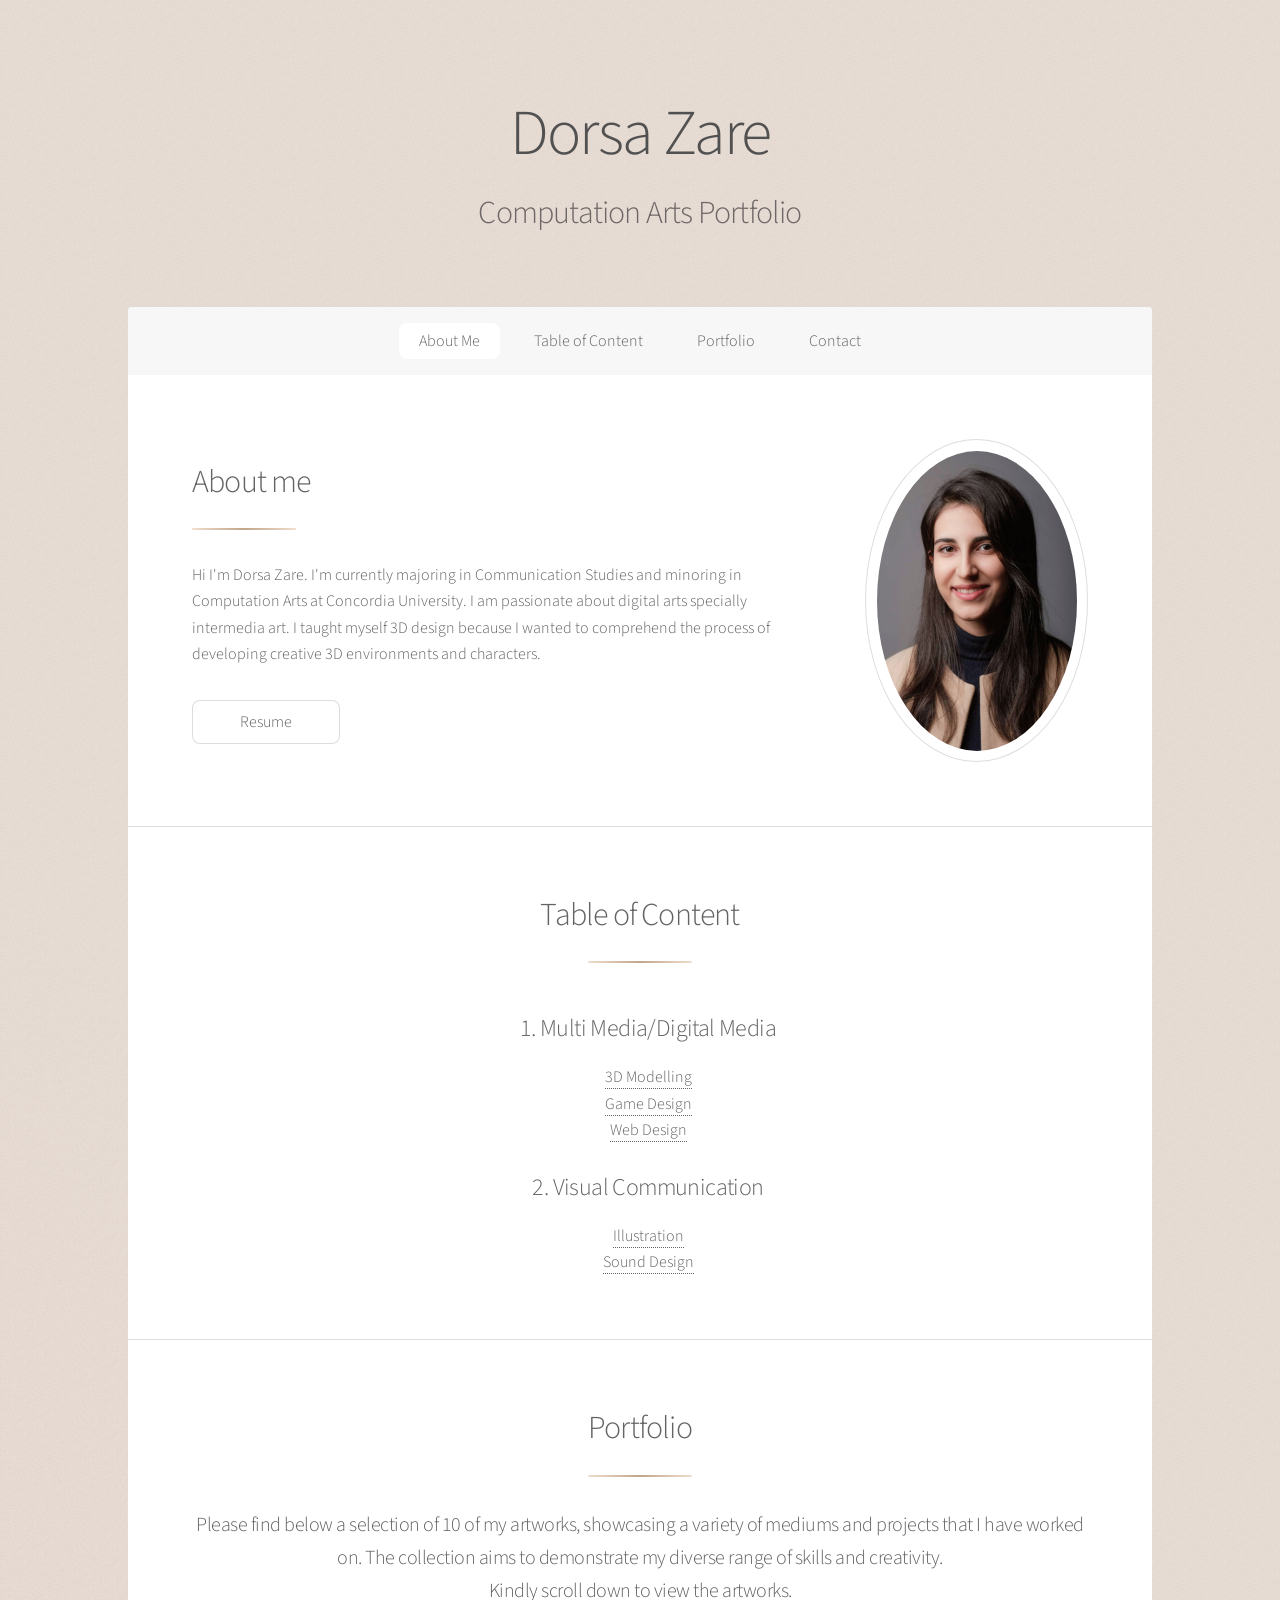
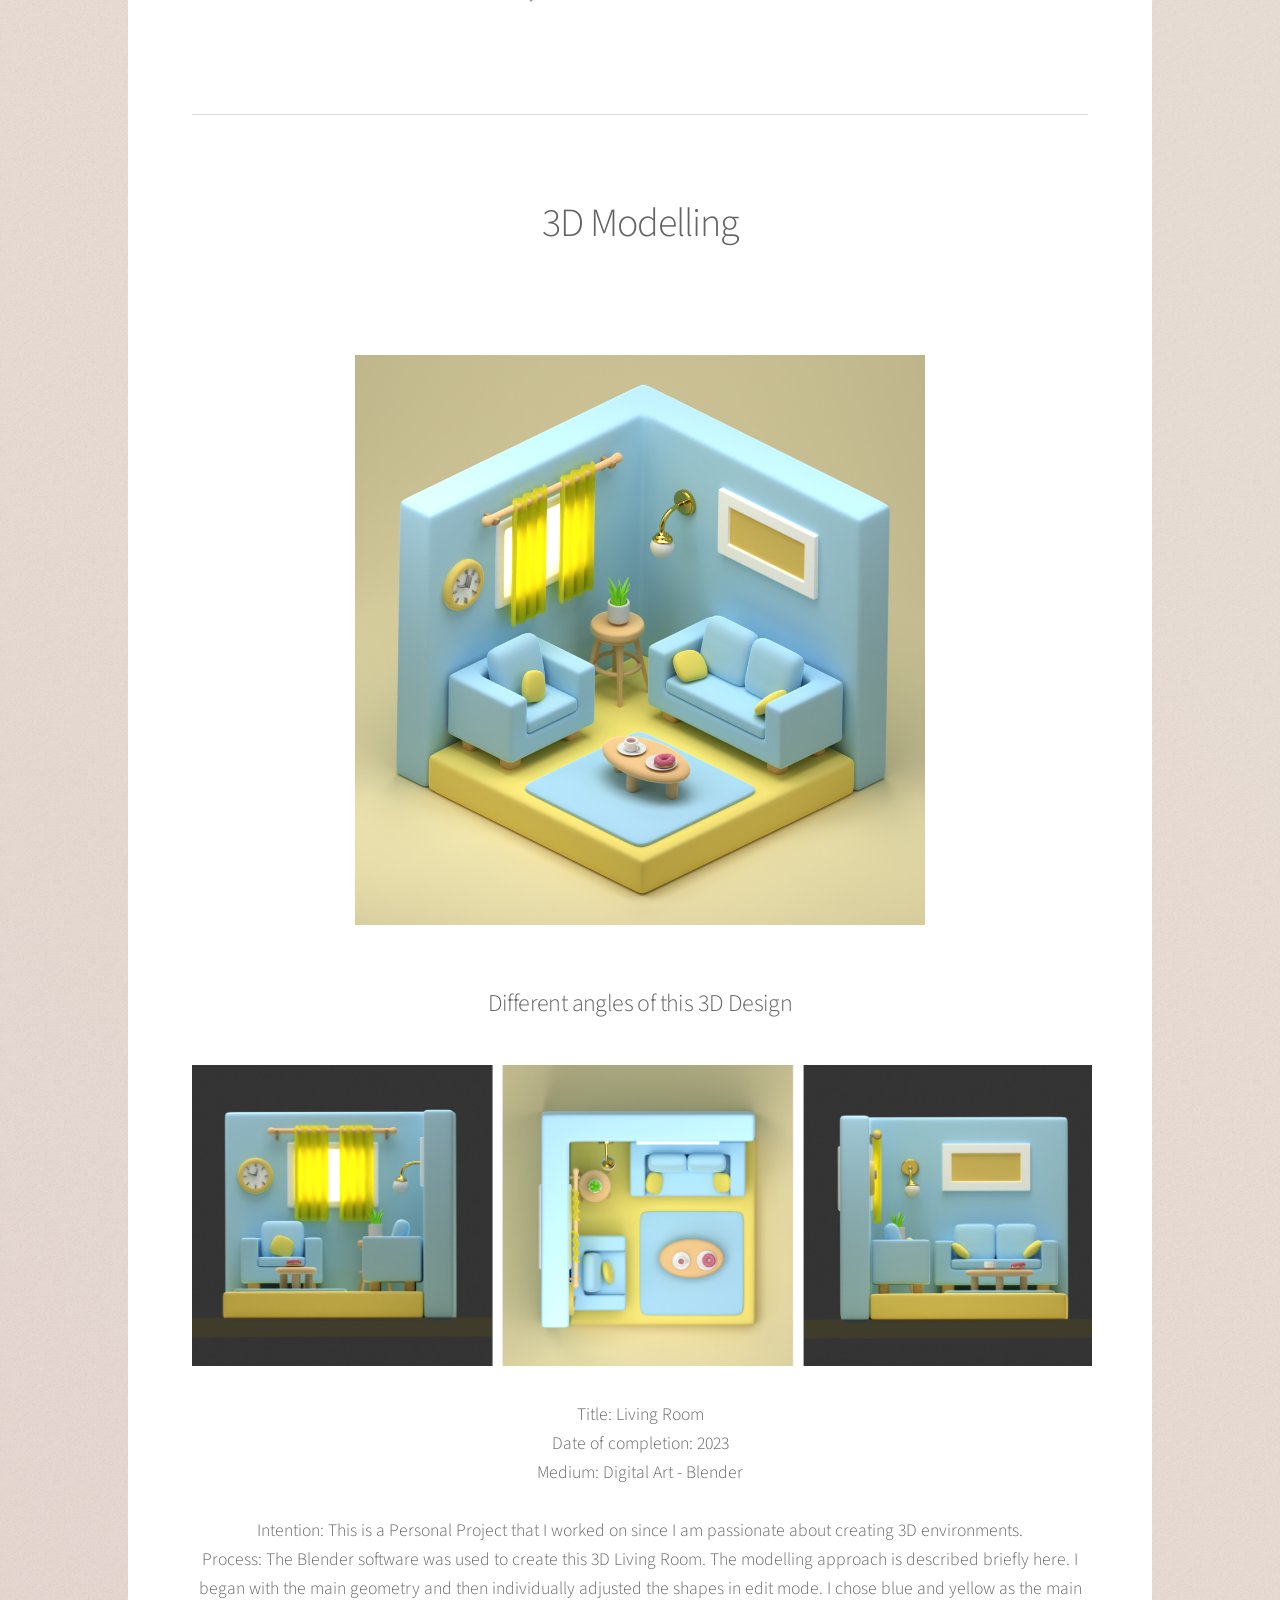
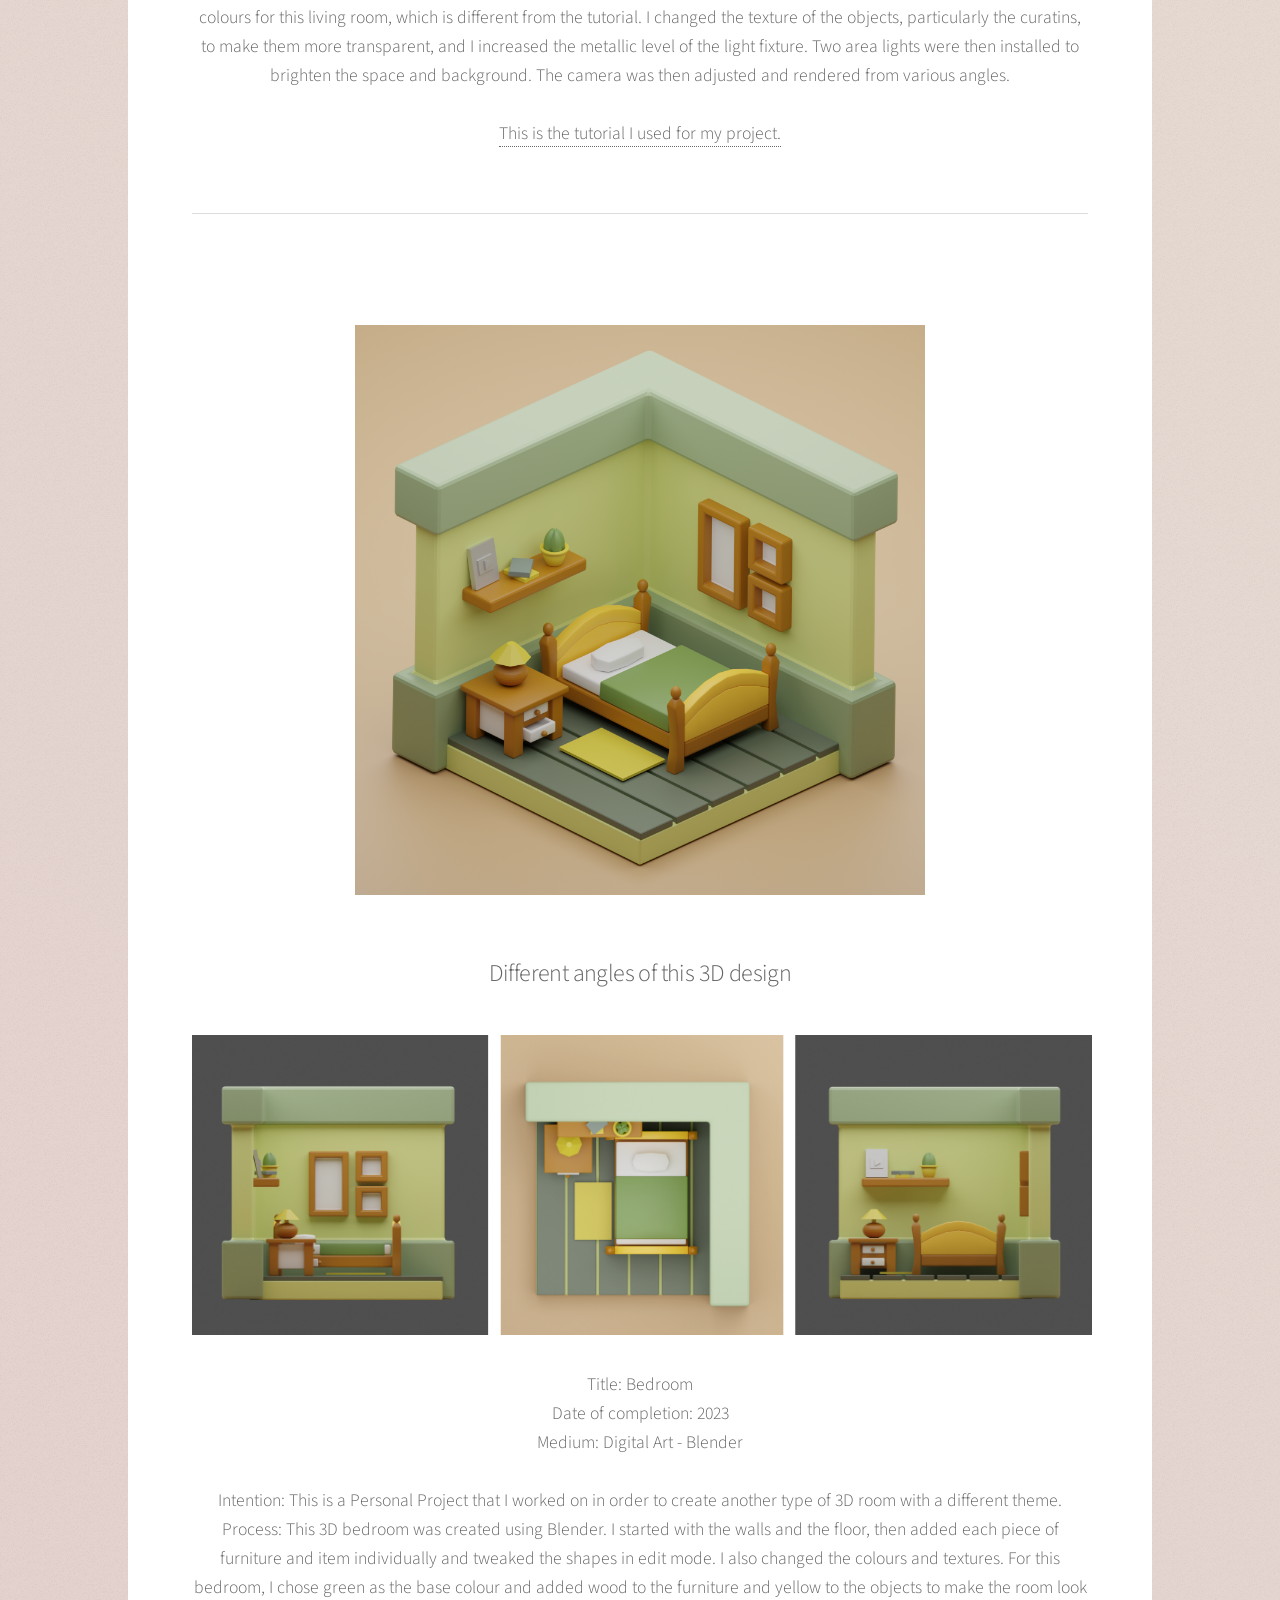
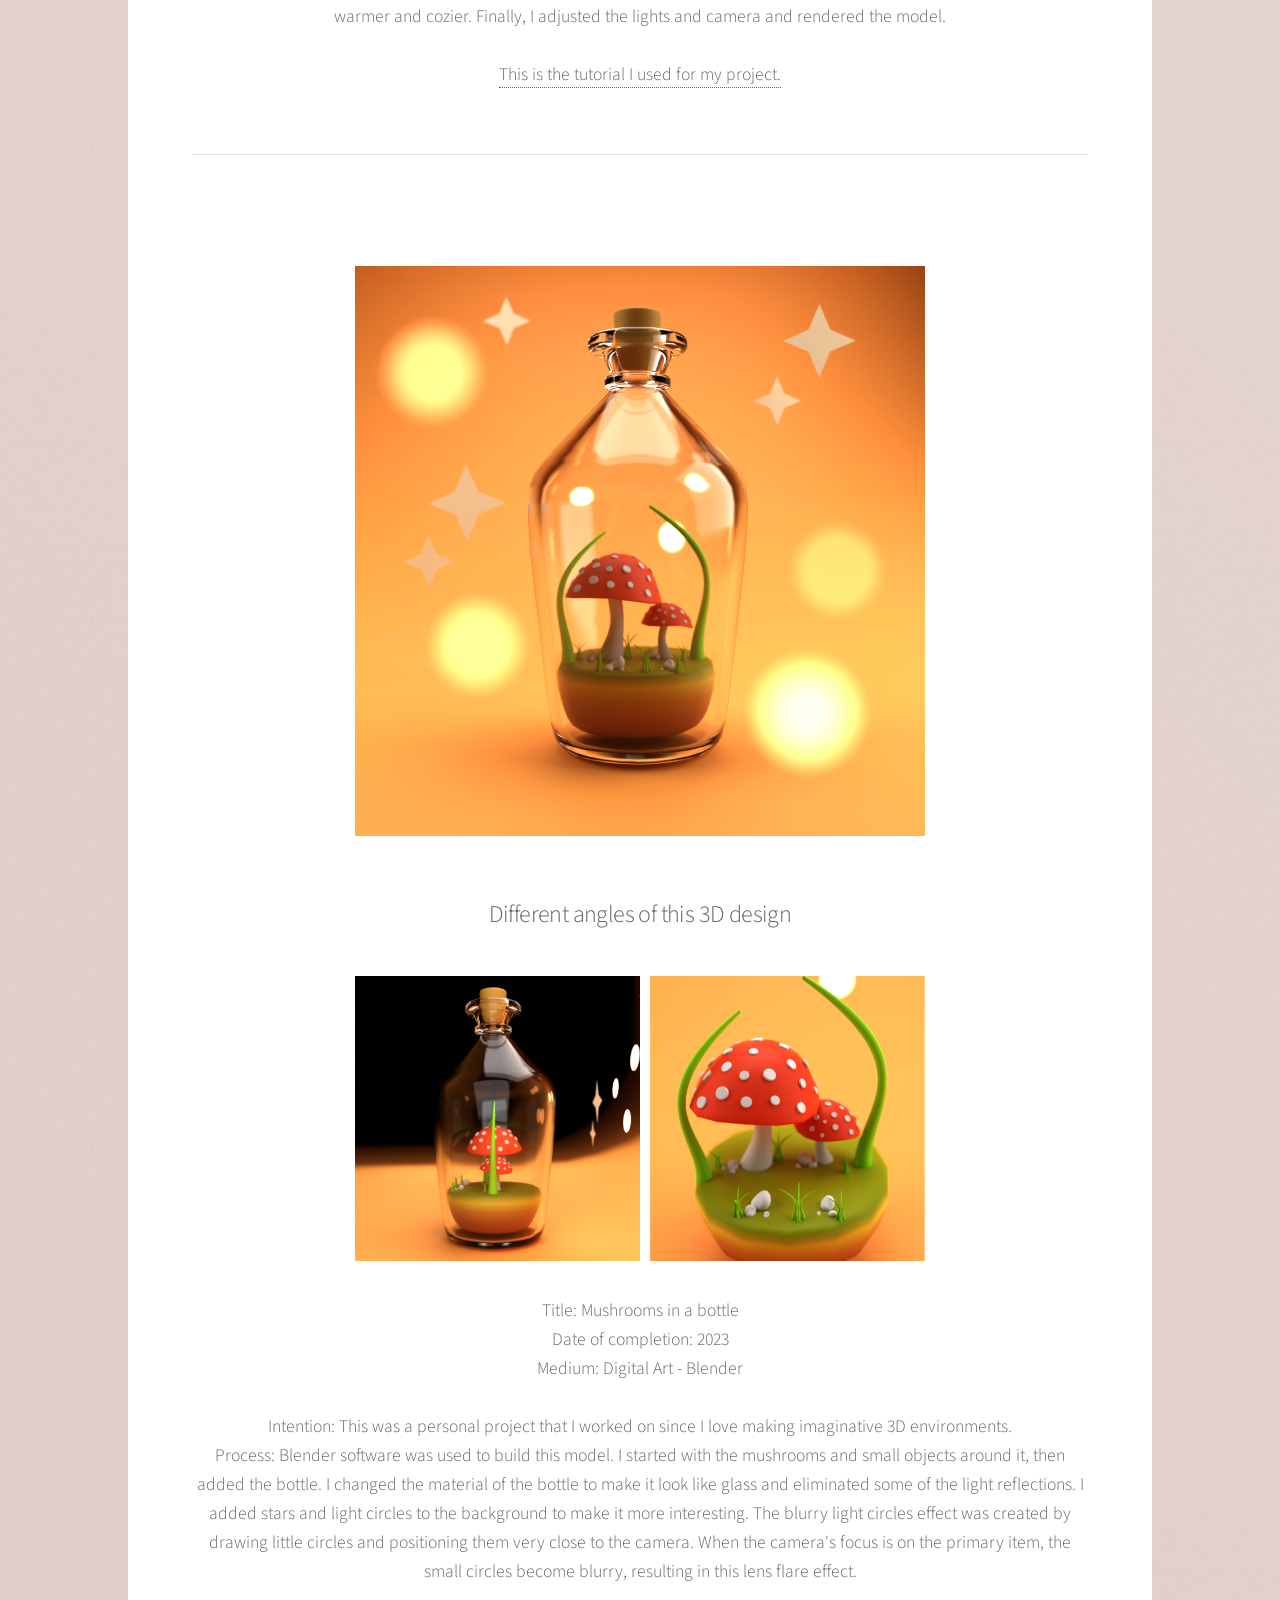
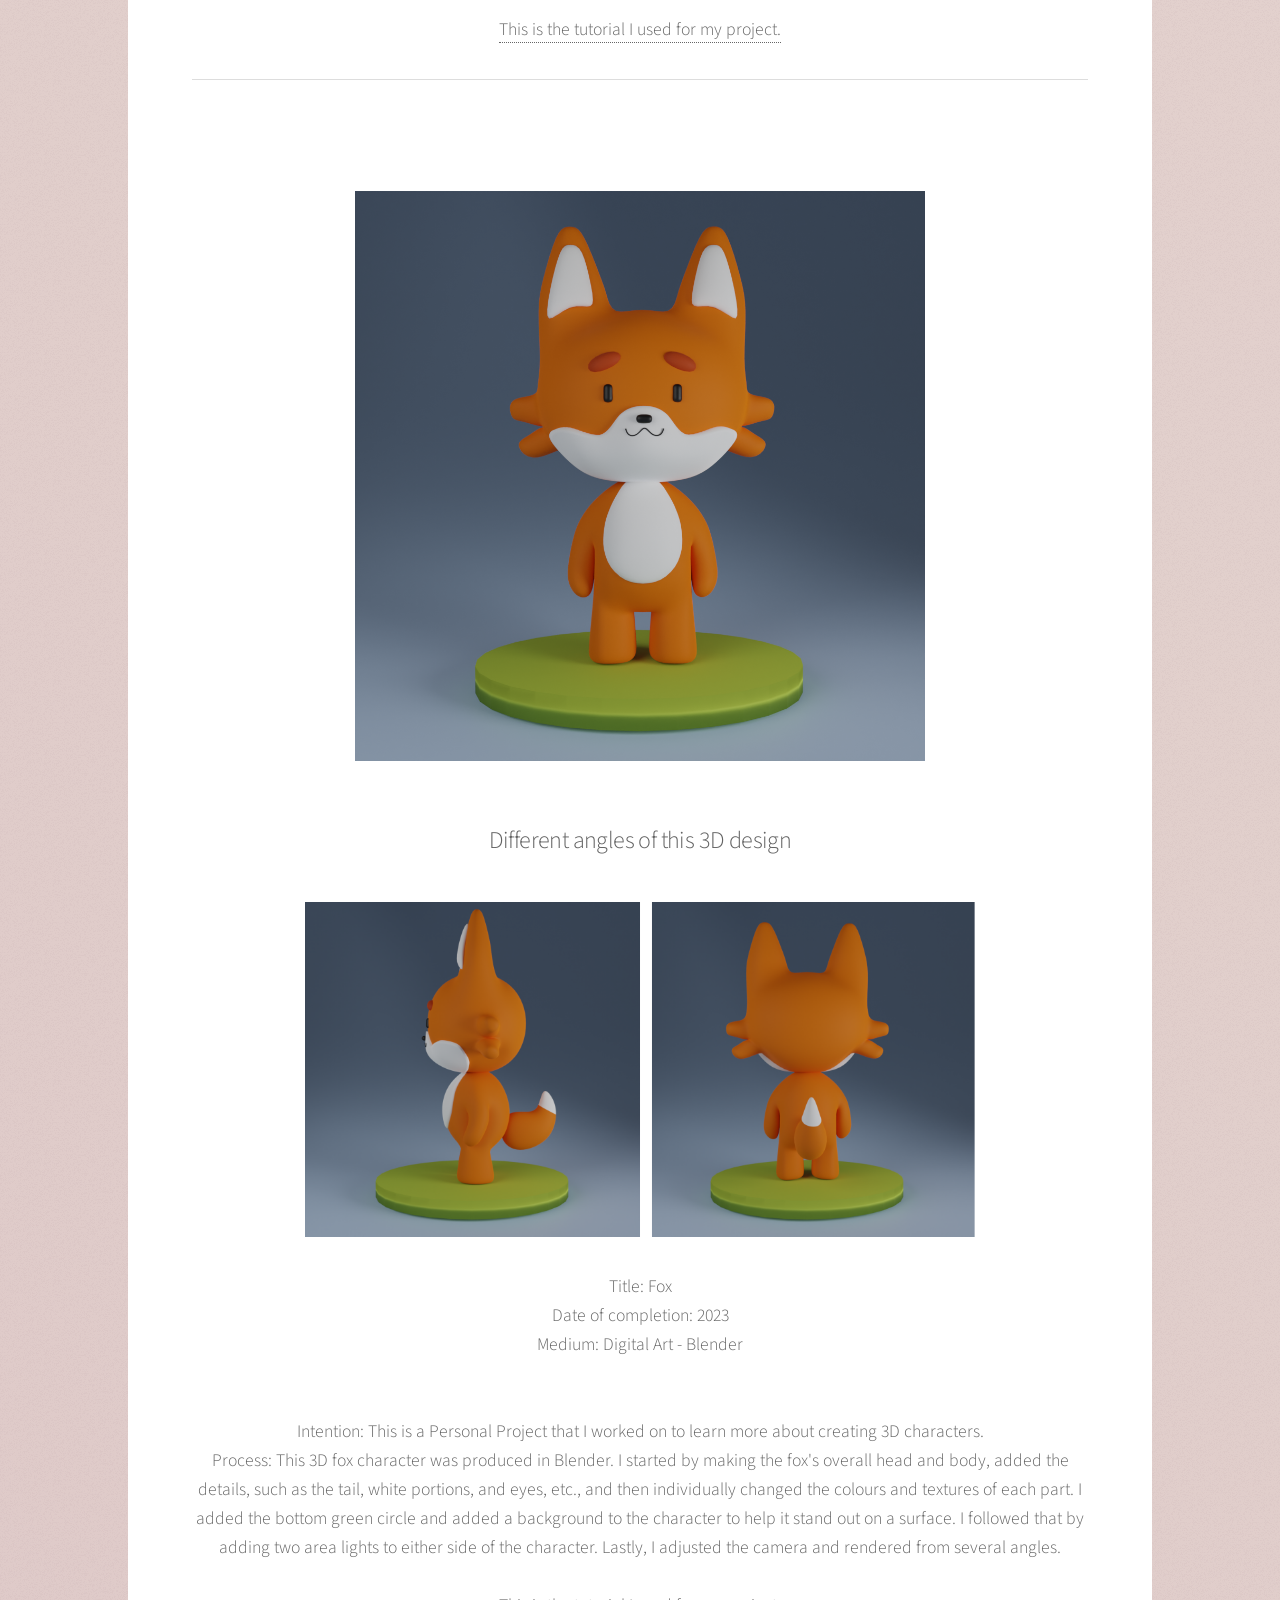
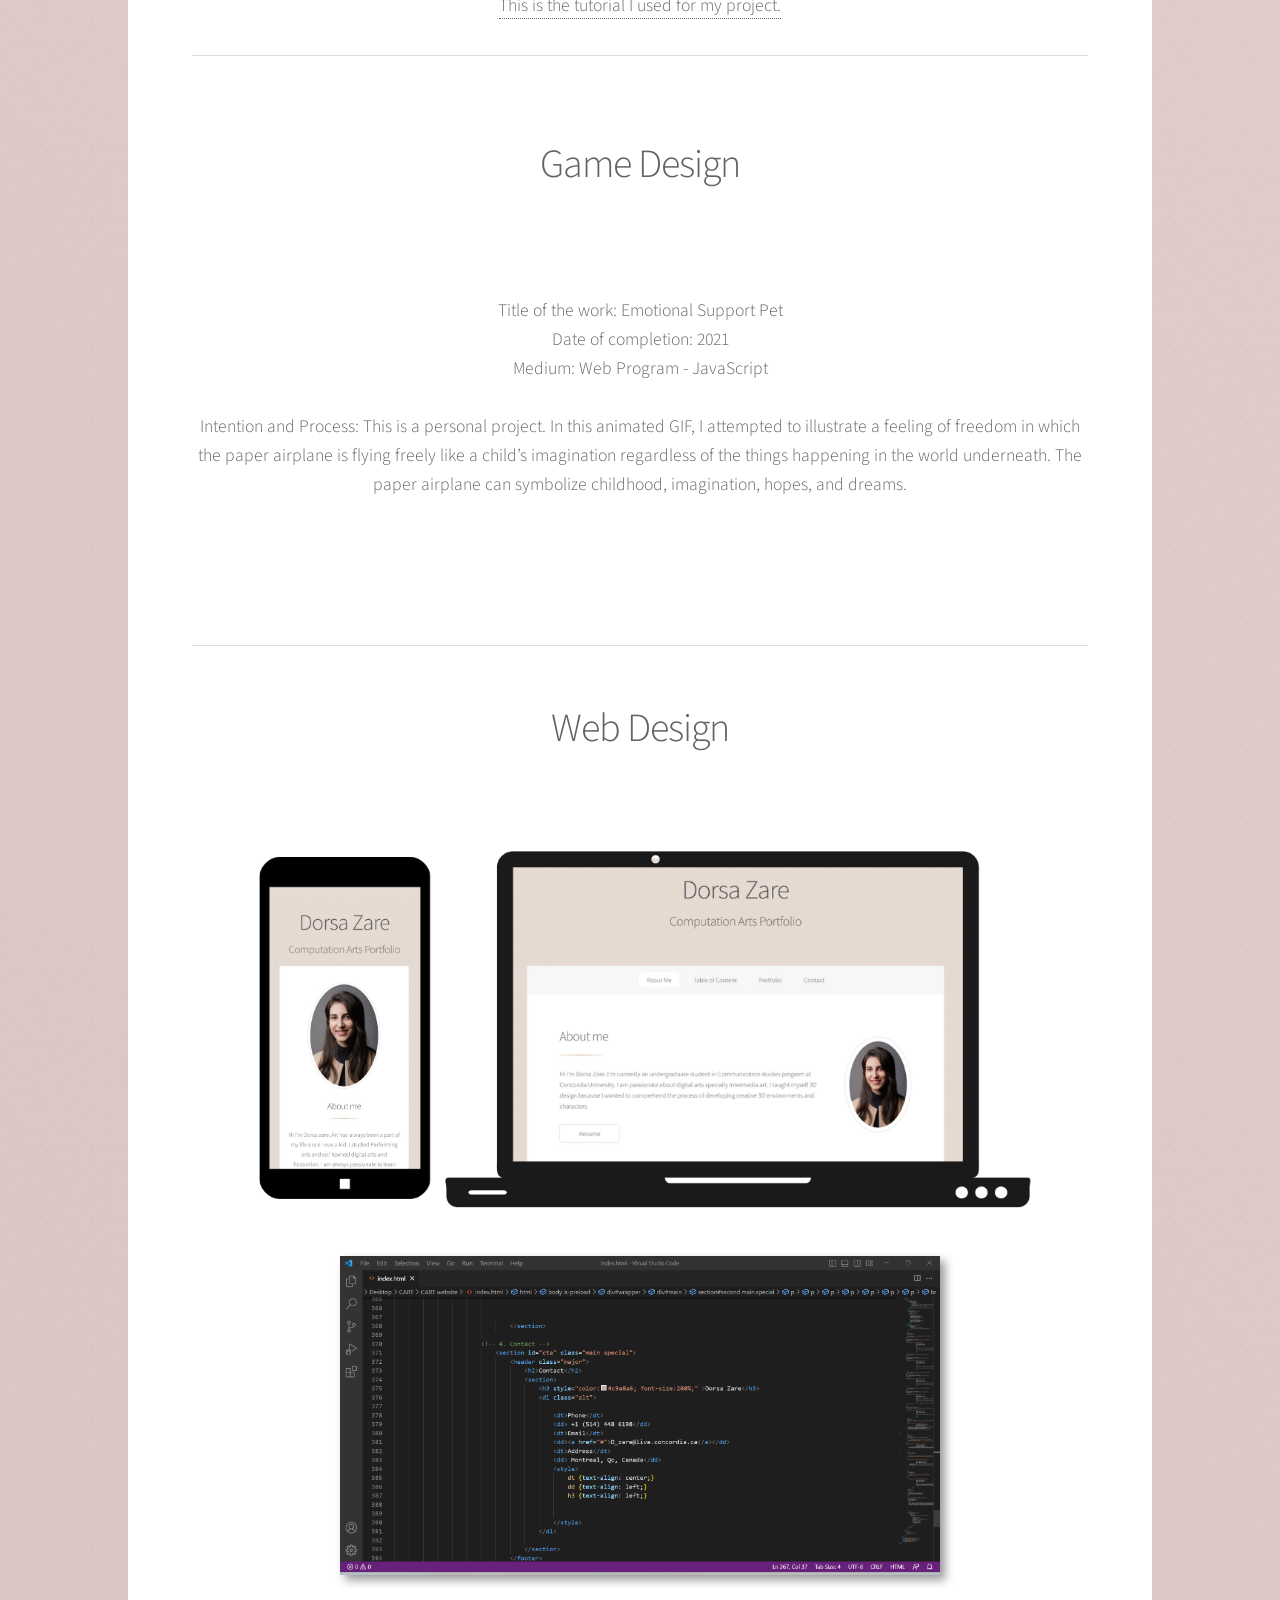
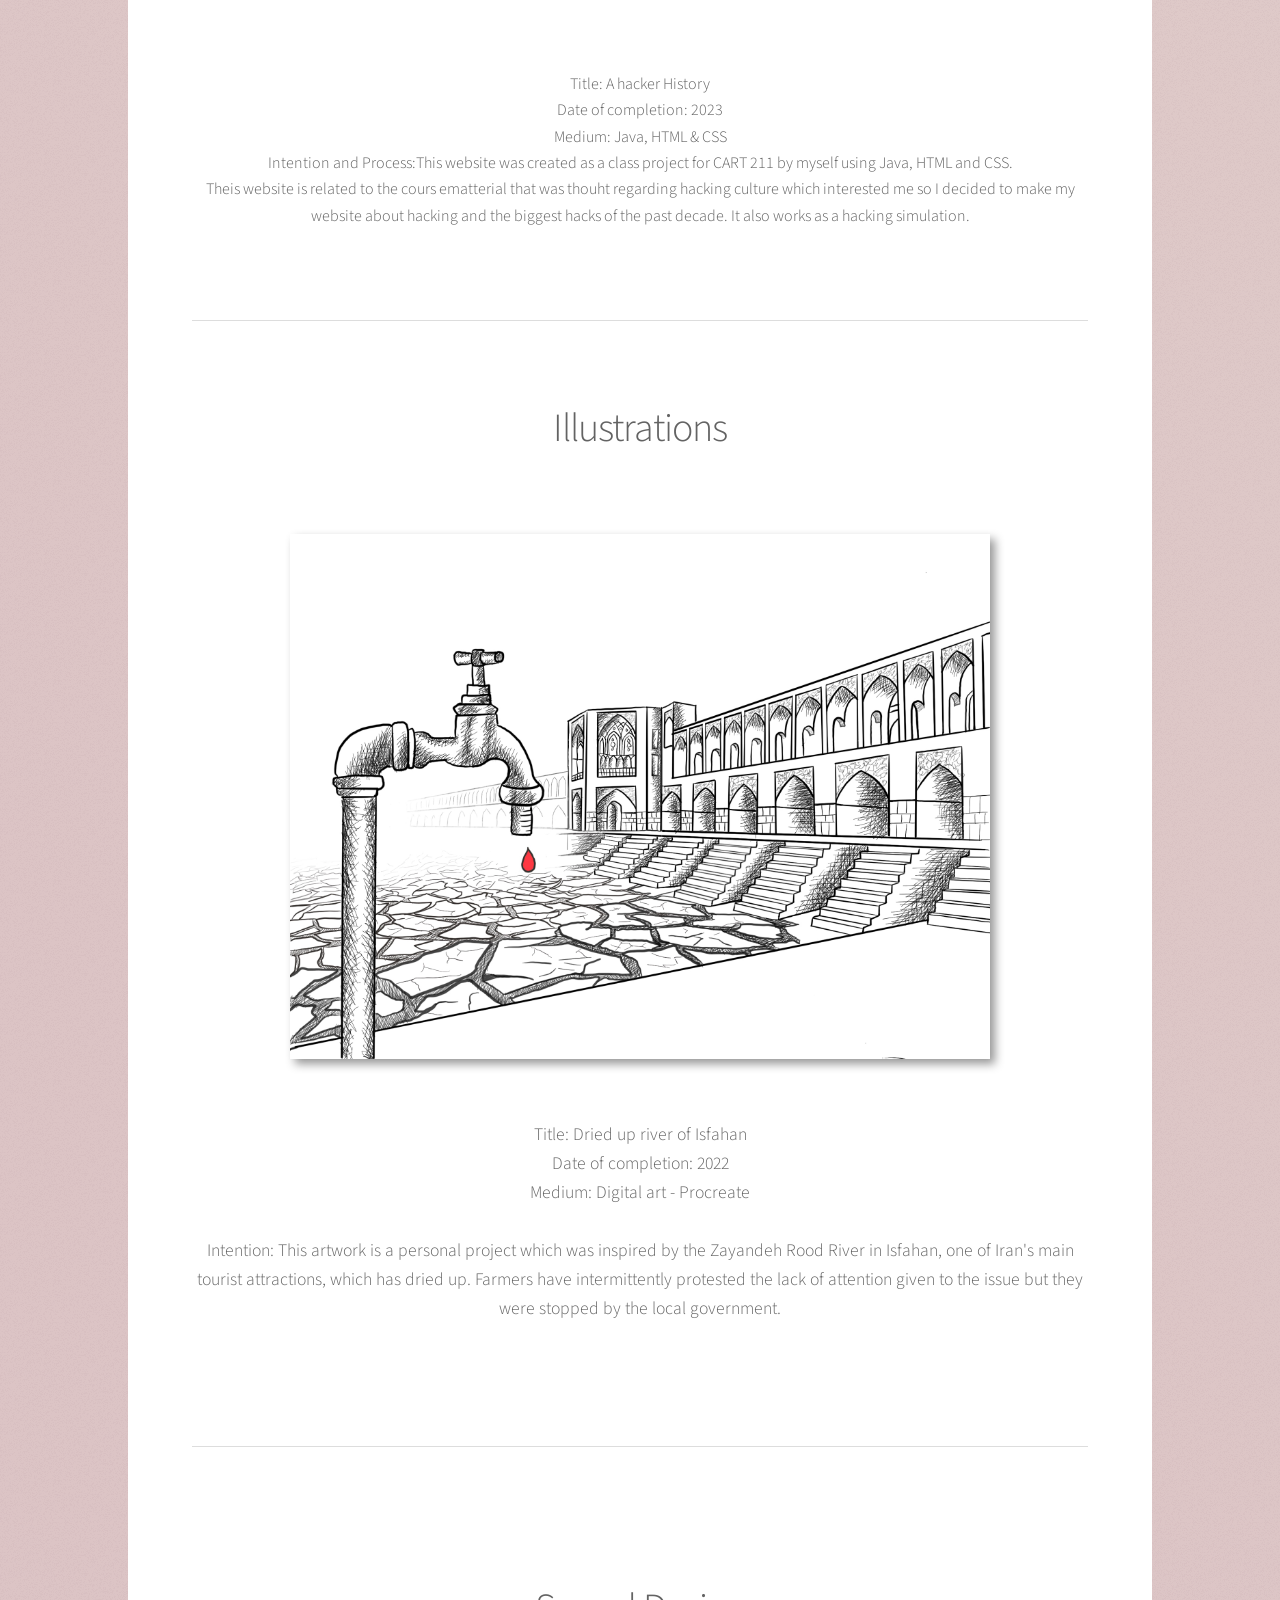
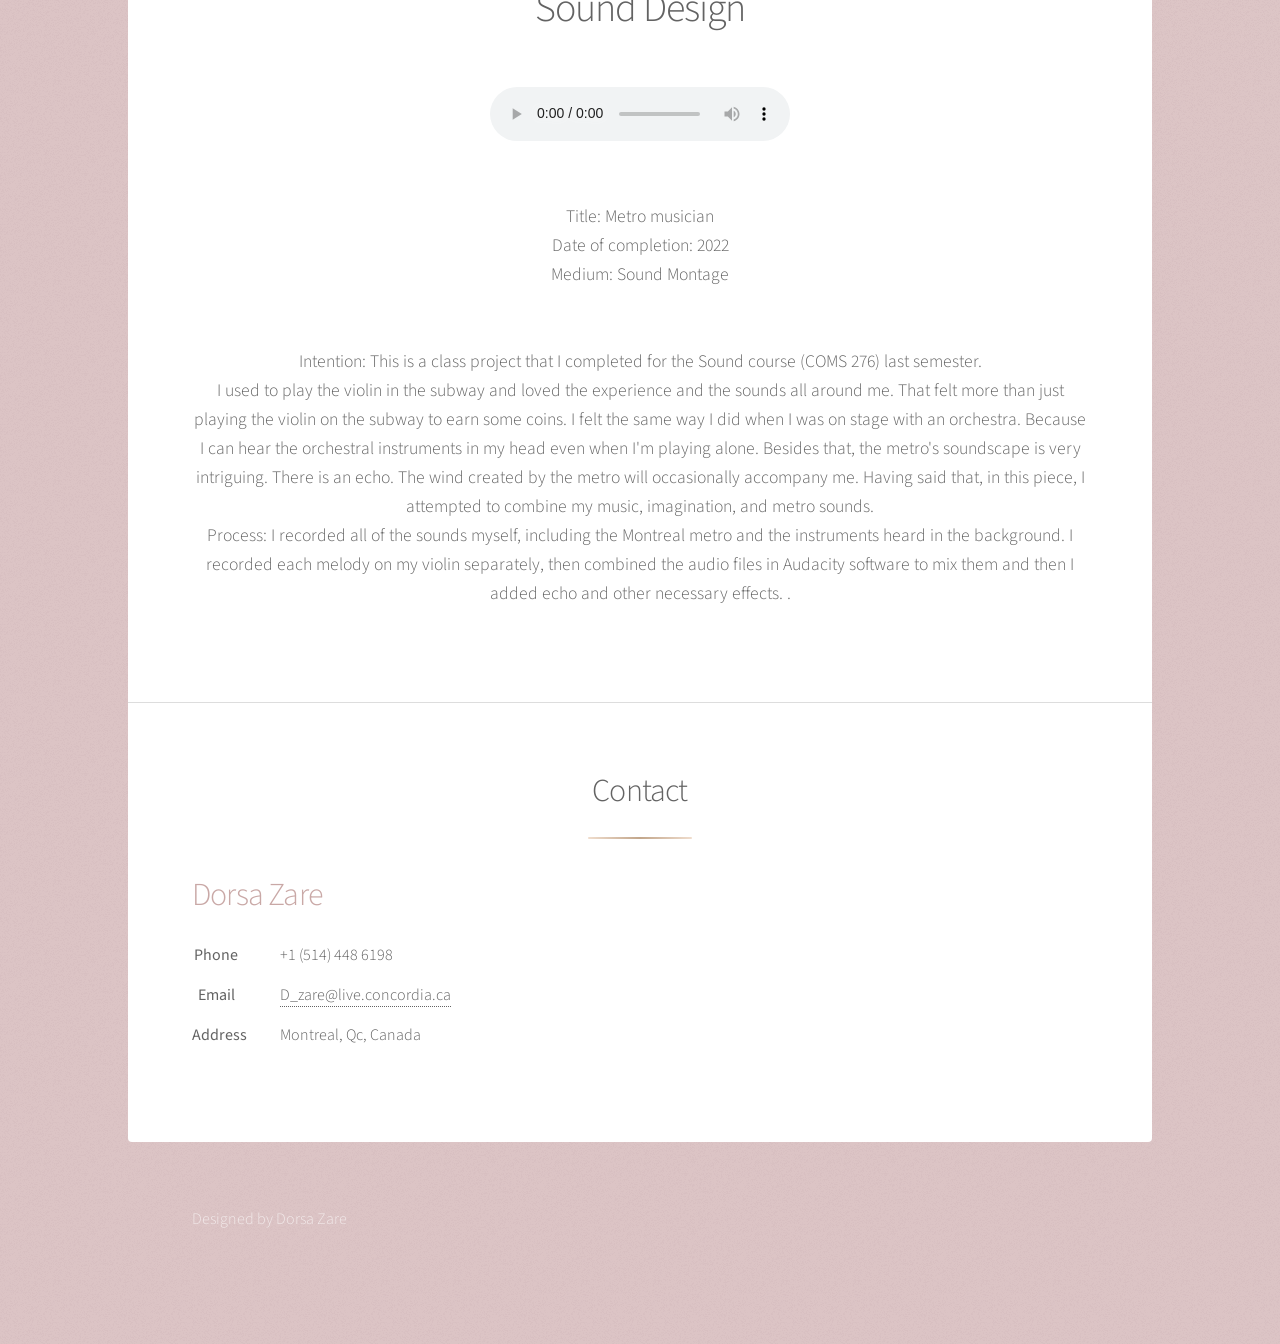
==== index.html @ 30a07a17 "portfolio" ====
<!DOCTYPE HTML>
<html>
	<head>
		<title>DORSA ZARE</title>
		<meta charset="utf-8" />
		<meta name="viewport" content="width=device-width, initial-scale=1, user-scalable=no" />
		<link rel="stylesheet" href="assets/css/main.css" />
		<noscript><link rel="stylesheet" href="assets/css/noscript.css" /></noscript>
	</head>
	<body>
		<!-- Wrapper -->
			<div id="wrapper">
				<!-- Header -->
					<header id="header" class="alt">
						<h1 style="color:#525151; font-size:400%;" >Dorsa  Zare</h1> 
						<h2 style="color:rgb(110, 103, 103); font-size:200%;">Computation Arts Portfolio</h2>
					</header>

				<!-- Nav -->
					<nav id="nav">
						<ul>
							<li><a href="#intro" class="active">About Me</a></li>
							<li><a href="#first">Table of Content</a></li>
							<li><a href="#second">Portfolio</a></li>
							<li><a href="#cta">Contact</a></li>
						</ul>
					</nav>

				<!-- Main -->
					<div id="main">

						<!-- 1. About Me -->
							<section id="intro" class="main">
								<div class="spotlight">
									<div class="content">
										<header class="major">
											<h2>About me </h2>
										</header>
										<p>Hi I'm Dorsa Zare. I'm currently majoring in Communication Studies and minoring in Computation Arts at Concordia University. I am passionate about digital arts specially intermedia art.
										I taught myself 3D design because I wanted to comprehend the process of developing creative 3D environments and characters.  </p>
										<ul class="actions">
											<li><a href="Resume.html" class="button">Resume</a></li>
										</ul>
									</div>
									<span class="image"><img src="images/pic0.jpg" alt="" style="width: 200px;" /></span>
								</div>
							</section>

						<!-- 2. Table of Content -->
							<section id="first" class="main special">
								<header class="major">

									<h2>Table of Content</h2>
								</header>
								<div id="toc_container">
								
									<ul class="toc_list">
									<h2> 1. Multi Media/Digital Media</h2>
									<a href="#3DModelling">3D Modelling</a> <br />
									<a href="#Game_Design">Game Design</a> <br />
									<a href="#Web_Design">Web Design</a> <br />
									
									<br>
									<h2> 2. Visual Communication</h2>
									<a href="#my_illustration">Illustration</a> <br />
									<a href="#Sound">Sound Design</a> <br />
									</ul>
									</div>
							</section>

						<!-- 3. Portfolio -->
							<section id="second" class="main special">
								<header class="major">
									<h2>Portfolio</h2>
									<p> Please find below a selection of 10 of my artworks, showcasing a variety of mediums and projects that I have worked on. The collection aims to demonstrate my diverse range of skills and creativity. <br> Kindly scroll down to view the artworks.
										
								</header>
								
							<br>
							<hr>
							<br>
							<br>
							<h1>3D Modelling</h1>
							<a id="3DModelling"></a>
							<br>
							<br>
							<br><input type="image" src="images/Livingroom3d.png" alt="LivingRoom3D" width="570px " 
							style="float:center;">	
						<br>
						<br>
						<br>
						<h2> Different angles of this 3D Design</h2>
						<br><input type="image" src="images/Livingroom2.png" alt="Web" width="900px " 
						style="float:center;">	              
							 <br>
							 <br>
						<p style="text-align:center; color:#666666; font-size:110%;" >
						
                                                         Title: Living Room  <br>
                                                         Date of completion: 2023 <br>
                                                         Medium: Digital Art - Blender
														 
														 <br>
														 <br>
														
														 Intention: This is a Personal Project that I worked on since I am passionate about creating 3D environments.
														 <br> Process: 
														 The Blender software was used to create this 3D Living Room. The modelling approach is described briefly here. I began with the main geometry and then individually adjusted the shapes in edit mode. I chose blue and yellow as the main colours for this living room, which is different from the tutorial. I changed the texture of the objects, particularly the curatins, to make them more transparent, and I increased the metallic level of the light fixture. Two area lights were then installed to brighten the space and background. The camera was then adjusted and rendered from various angles.
														 
														 <br><br> <a href="https://youtu.be/dEGJeVnWZAA">This is the tutorial I used for my project.</a>

														 <br>
														 <br>
							<hr>
							<br>
							<br>
							<br><input type="image" src="images/Bedroom.png" alt="Web" width="570px " 
							style="float:center;">	
						<br>
						<br>
						<br>
						<h2> Different angles of this 3D design</h2>
						<br><input type="image" src="images/bedroom1.png" alt="Web" width="900px " 
						style="float:center;">	              
							 <br>
							 <br>
							 <p style="text-align:center; color:#666666; font-size:110%;" >
							 
															  Title: Bedroom  <br>
															  Date of completion: 2023 <br>
															  Medium: Digital Art - Blender
															  
															  <br>
															  <br>
															 
															  Intention: This is a Personal Project that I worked on in order to create another type of 3D room with a different theme.
															  <br> Process: 
															  This 3D bedroom was created using Blender. I started with the walls and the floor, then added each piece of furniture and item individually and tweaked the shapes in edit mode. I also changed the colours and textures. For this bedroom, I chose green as the base colour and added wood to the furniture and yellow to the objects to make the room look warmer and cozier. Finally, I adjusted the lights and camera and rendered the model. <br>
															  <br> <a href="https://www.youtube.com/watch?v=yCHT23A6aJA">This is the tutorial I used for my project.</a>
	 
															  <br>
														 <br>
							<hr>
							<br>
							<br>
							<br><input type="image" src="images/Mushroom.png" alt="Web" width="570px " 
							style="float:center;">	
						<br>
						<br>
						<br><h2> Different angles of this 3D design</h2>
						<br><input type="image" src="images/Mushroom2.png" alt="Web" width="570px " 
						style="float:center;">	              
							 <br>
					
							 <br>
						<p style="text-align:center; color:#666666; font-size:110%;" >
						
                                                         Title: Mushrooms in a bottle  <br>
                                                         Date of completion: 2023 <br>
                                                         Medium: Digital Art - Blender <br>
														 <br>
														
														 Intention: This was a personal project that I worked on since I love making imaginative 3D environments.
														 <br> Process: 
														 Blender software was used to build this model. I started with the mushrooms and small objects around it, then added the bottle. I changed the material of the bottle to make it look like glass and eliminated some of the light reflections. I added stars and light circles to the background to make it more interesting. The blurry light circles effect was created by drawing little circles and positioning them very close to the camera. When the camera's focus is on the primary item, the small circles become blurry, resulting in this lens flare effect.		 <br>
														 <br> <a href="https://youtu.be/kbiMXiUz9cc">This is the tutorial I used for my project.</a>
														 <br>
							<hr>
							<br>
							<br>
							<br><input type="image" src="images/Fox front.png" alt="Web" width="570px " 
							style="float:center;">	
						<br>
						<br>
						<br>
						<h2> Different angles of this 3D design</h2>
						<br><input type="image" src="images/Fox2.png" alt="Web" width="670px " 
						style="float:center;">	              
							 <br>
							 <br>
						<p style="text-align:center; color:#666666; font-size:110%;" >
						
                                                         Title: Fox  <br>
                                                         Date of completion: 2023 <br>
                                                         Medium: Digital Art - Blender <br>
														<br>
														<br>
														 Intention: This is a Personal Project that I worked on to learn more about creating 3D characters. 
														 <br> Process: 
														 This 3D fox character was produced in Blender. I started by making the fox's overall head and body, added the details, such as the tail, white portions, and eyes, etc., and then individually changed the colours and textures of each part. I added the bottom green circle and added a background to the character to help it stand out on a surface. I followed that by adding two area lights to either side of the character. Lastly, I adjusted the camera and rendered from several angles. <br>
														
														 <br> <a href="https://youtu.be/aMRRNC1J6tU">This is the tutorial I used for my project.</a>

														 <br>
														 <hr>
						<br>
						<br>
						
							<a id="Game_Design"></a>
							<h1>Game Design</h1>
							<br>
							<br>
							<br>
							<p style="text-align:center; color:#666666; font-size:110%;" >
						
                                                         Title of the work: Emotional Support Pet  <br>
                                                         Date of completion: 2021 <br>
                                                         Medium: Web Program - JavaScript  <br>
								<br />
								Intention and Process: This is a personal project. In this animated GIF, I attempted to illustrate a feeling of freedom in which 
								the paper airplane is flying freely like a child’s imagination
							regardless of the things happening in the world underneath. 
							The paper airplane can symbolize childhood, imagination, hopes, and dreams.



								<br>

	</p>
	<br>
							<br>
							<br><hr>
							<br>
							<h1>Web Design</h1>
							<a id="Web_Design"></a>
							<br>
							<br><input type="image" src="images/web.png" alt="Web" width="800px " 
							style="float:center;
							">	
							<br>
							<br>
				                        <input type="image" src="images/html.png" alt="html" width="600px "
							       style="float:center;-webkit-filter: 
							drop-shadow(5px 5px 5px rgb(107, 104, 104)); filter: drop-shadow(5px 5px 5px rgb(151, 151, 151));">	
				                      
						<br>
						<br>
						<br>
						<p style="text-align:center; color:#666666; font-size:110%;" >
						
                                                       <p>  Title: A hacker History <br>
                                                         Date of completion: 2023 <br>
                                                         Medium: Java, HTML & CSS <br>
							 Intention and Process:This website was created as a class project for CART 211 by myself using Java, HTML and CSS.
								<br> Theis website is related to the cours ematterial that was thouht regarding hacking culture which interested me so I decided to make my website about hacking and the biggest hacks of the past decade. It also works as a hacking simulation.</p>
							
					
</p>
								<br />
<hr>
<br>
							<br>
							<a id="my_illustration"></a>
								<h1>Illustrations</h1>
								
								<br>
								<br>
								<input type="image" src="images/Isfahan.jpg" alt="Illustration" width="700px" 
								style="float:center;-webkit-filter: drop-shadow(5px 5px 5px rgb(107, 104, 104)); filter: drop-shadow(5px 5px 5px rgb(151, 151, 151));">
						
							<br>
							<br>
							<br>
								<p  style="text-align:center; color:#666666; font-size:110%;">
									
							
                                                         Title: Dried up river of Isfahan <br>
                                                         Date of completion: 2022 <br>
                                                         Medium: Digital art - Procreate <br>
									<br>
									Intention: This artwork is a personal project which was inspired by the Zayandeh Rood River in Isfahan, one of Iran's main tourist attractions,
									which has dried up. 
									 Farmers have intermittently protested the lack of attention given to the issue but they were stopped by the local government. 
								<br>

										  <br /></p>
							
								<br>
							
					
							<hr>
							<br>
							<br>
							
							<br><br>
							<a id="Sound"></a>
							<h1> Sound Design</h1>
							<br>

							<audio controls>
								<source src="images/zare.wav" type="audio/wav">
								<source src="images/zare.mp3" type="audio/mpeg">
							  Your browser does not support the audio element.
							  </audio> 
							<br>
							<br>
							
							<br>
							<p  style="text-align:center; color:#666666; font-size:110%;">
									
								Title: Metro musician <br>
								Date of completion: 2022 <br>
								Medium: Sound Montage <br>
								<br>
								<br>

								Intention: This is a class project that I completed for the Sound course (COMS 276) last semester.
								<br>I used to play the violin in the subway and loved the experience and the sounds all around me. That felt more than just playing the violin on the subway to earn some coins. I felt the same way I did when I was on stage with an orchestra.
								Because I can hear the orchestral instruments in my head even when I'm playing alone. Besides that, the metro's soundscape is very intriguing. There is an echo. The wind created by the metro will occasionally accompany me. Having said that, in this piece, I attempted to combine my music, imagination, and metro sounds.
								<br> Process: I recorded all of the sounds myself, including the Montreal metro and the instruments heard in the background. I recorded each melody on my violin separately, then combined the audio files in Audacity software to mix them and then I added echo and other necessary effects.
								
.</p>

										
						<br>
					
						
					

								</section>

						<!-- 4. Contact -->
							<section id="cta" class="main special">
								<header class="major">
									<h2>Contact</h2>
									<section>
										<h3 style="color:#c9a8a6; font-size:200%;" >Dorsa Zare</h3> 
										<dl class="alt">
											
											<dt>Phone</dt>
											<dd> +1 (514) 448 6198</dd>
											<dt>Email</dt>
											<dd><a href="#">D_zare@live.concordia.ca</a></dd>
											<dt>Address</dt> 
											<dd> Montreal, Qc, Canada</dd>
											<style>
												dt {text-align: center;}
												dd {text-align: left;}
												h3 {text-align: left;}
											
											
											</style>
										</dl>
									
									</section>
								</footer>
							</section>

					</div>

				<!-- Footer -->
					<footer id="footer">
		
						<section>
							<p>Designed by Dorsa Zare</p>
						</section>
					
					</footer>

			</div>

		<!-- Scripts -->
			<script src="assets/js/jquery.min.js"></script>
			<script src="assets/js/jquery.scrollex.min.js"></script>
			<script src="assets/js/jquery.scrolly.min.js"></script>
			<script src="assets/js/browser.min.js"></script>
			<script src="assets/js/breakpoints.min.js"></script>
			<script src="assets/js/util.js"></script>
			<script src="assets/js/main.js"></script>

	</body>
</html>

								

</ul>
---- assets/css/main.css ----
@import url(fontawesome-all.min.css);
@import 'https://fonts.googleapis.com/css?family=Source+Sans+Pro:300,400';



html, body, div, span, applet, object,
iframe, h1, h2, h3, h4, h5, h6, p, blockquote,
pre, a, abbr, acronym, address, big, cite,
code, del, dfn, em, img, ins, kbd, q, s, samp,
small, strike, strong, sub, sup, tt, var, b,
u, i, center, dl, dt, dd, ol, ul, li, fieldset,
form, label, legend, table, caption, tbody,
tfoot, thead, tr, th, td, article, aside,
canvas, details, embed, figure, figcaption,
footer, header, hgroup, menu, nav, output, ruby,
section, summary, time, mark, audio, video {
	margin: 0;
	padding: 0;
	border: 0;
	font-size: 100%;
	font: inherit;
	vertical-align: baseline;}

article, aside, details, figcaption, figure,
footer, header, hgroup, menu, nav, section {
	display: block;}

body {
	line-height: 1;
}

ol, ul {
	list-style: none;
}

blockquote, q {
	quotes: none;
}

	blockquote:before, blockquote:after, q:before, q:after {
		content: '';
		content: none;
	}

table {
	border-collapse: collapse;
	border-spacing: 0;
}

body {
	-webkit-text-size-adjust: none;
}

mark {
	background-color: transparent;
	color: inherit;
}

input::-moz-focus-inner {
	border: 0;
	padding: 0;
}

input, select, textarea {
	-moz-appearance: none;
	-webkit-appearance: none;
	-ms-appearance: none;
	appearance: none;
}

/* Basic */

	@-ms-viewport {
		width: device-width;
	}

	body {
		-ms-overflow-style: scrollbar;
	}

	@media screen and (max-width: 480px) {

		html, body {
			min-width: 320px;
		}

	}

	html {
		box-sizing: border-box;
	}

	*, *:before, *:after {
		box-sizing: inherit;
	}

	body {
		background-color: #ebded4;
		background-image: url("images/overlay.png"), -moz-linear-gradient(45deg, #dfc5c5 (28, 18%, 69%)#ebded4 85%);
		background-image: url("images/overlay.png"), -webkit-linear-gradient(45deg, #dfc5c5 15%, #ebded4 85%);
		background-image: url("images/overlay.png"), -ms-linear-gradient(45deg, #dfc5c5   15%, #ebded4 85%);
		background-image: url("images/overlay.png"), linear-gradient(45deg, #dfc5c5   15%, #ebded4 85%);
	}

		body.is-preload *, body.is-preload *:before, body.is-preload *:after {
			-moz-animation: none !important;
			-webkit-animation: none !important;
			-ms-animation: none !important;
			animation: none !important;
			-moz-transition: none !important;
			-webkit-transition: none !important;
			-ms-transition: none !important;
			transition: none !important;
		}

/* Type */

	body {
		background-color: #ebded4;
		color: rgba(255, 255, 255, 0.65);
	}

	body, input, select, textarea {
		font-family: "Source Sans Pro", Helvetica, sans-serif;
		font-size: 17pt;
		font-weight: 300;
		line-height: 1.65;
	}

		@media screen and (max-width: 1680px) {

			body, input, select, textarea {
				font-size: 14pt;
			}

		}

		@media screen and (max-width: 1280px) {

			body, input, select, textarea {
				font-size: 12pt;
			}

		}

		@media screen and (max-width: 360px) {

			body, input, select, textarea {
				font-size: 11pt;
			}

		}

	a {
		-moz-transition: color 0.2s ease, border-bottom 0.2s ease;
		-webkit-transition: color 0.2s ease, border-bottom 0.2s ease;
		-ms-transition: color 0.2s ease, border-bottom 0.2s ease;
		transition: color 0.2s ease, border-bottom 0.2s ease;
		text-decoration: none;
		border-bottom: dotted 1px;
		color: inherit;
	}

		a:hover {
			border-bottom-color: transparent;
		}

	strong, b {
		font-weight: 400;
	}

	em, i {
		font-style: italic;
	}

	p {
		margin: 0 0 2em 0;
	}

		p.content {
			-moz-columns: 20em 2;
			-webkit-columns: 20em 2;
			-ms-columns: 20em 2;
			columns: 20em 2;
			-moz-column-gap: 2em;
			-webkit-column-gap: 2em;
			-ms-column-gap: 2em;
			column-gap: 2em;
			text-align: justify;
		}

	h1, h2, h3, h4, h5, h6 {
		font-weight: 300;
		line-height: 1.5;
		margin: 0 0 0.7em 0;
		letter-spacing: -0.025em;
	}

		h1 a, h2 a, h3 a, h4 a, h5 a, h6 a {
			color: inherit;
			text-decoration: none;
		}

	h1 {
		font-size: 2.5em;
		line-height: 1.2;
	}

	h2 {
		font-size: 1.5em;
	}

	h3 {
		font-size: 1.25em;
	}

	h4 {
		font-size: 1.1em;
	}

	h5 {
		font-size: 0.9em;
	}

	h6 {
		font-size: 0.7em;
	}

	@media screen and (max-width: 736px) {

		h1 {
			font-size: 2em;
		}

	}

	sub {
		font-size: 0.8em;
		position: relative;
		top: 0.5em;
	}

	sup {
		font-size: 0.8em;
		position: relative;
		top: -0.5em;
	}

	blockquote {
		border-left: solid 4px;
		font-style: italic;
		margin: 0 0 2em 0;
		padding: 0.5em 0 0.5em 2em;
	}

	code {
		border-radius: 8px;
		border: solid 1px;
		font-family: "Courier New", monospace;
		font-size: 0.9em;
		margin: 0 0.25em;
		padding: 0.25em 0.65em;
	}

	pre {
		-webkit-overflow-scrolling: touch;
		font-family: "Courier New", monospace;
		font-size: 0.9em;
		margin: 0 0 2em 0;
	}

		pre code {
			display: block;
			line-height: 1.75;
			padding: 1em 1.5em;
			overflow-x: auto;
		}

	hr {
		border: 0;
		border-bottom: solid 1px;
		margin: 2em 0;
	}

		hr.major {
			margin: 3em 0;
		}

	.align-left {
		text-align: left;
	}

	.align-center {
		text-align: center;
	}

	.align-right {
		text-align: right;
	}

	input, select, textarea {
		color: #ffffff;
	}

	a:hover {
		color: #ffffff;
	}

	strong, b {
		color: #ffffff;
	}

	h1, h2, h3, h4, h5, h6 {
		color: #ffffff;
	}

	blockquote {
		border-left-color: rgba(255, 255, 255, 0.35);
	}

	code {
		background: rgba(255, 255, 255, 0.075);
		border-color: rgba(255, 255, 255, 0.35);
	}

	hr {
		border-bottom-color: rgba(255, 255, 255, 0.35);
	}

/* Row */

	.row {
		display: flex;
		flex-wrap: wrap;
		box-sizing: border-box;
		align-items: stretch;
	}

		.row > * {
			box-sizing: border-box;
		}

		.row.gtr-uniform > * > :last-child {
			margin-bottom: 0;
		}

		.row.aln-left {
			justify-content: flex-start;
		}

		.row.aln-center {
			justify-content: center;
		}

		.row.aln-right {
			justify-content: flex-end;
		}

		.row.aln-top {
			align-items: flex-start;
		}

		.row.aln-middle {
			align-items: center;
		}

		.row.aln-bottom {
			align-items: flex-end;
		}

		.row > .imp {
			order: -1;
		}

		.row > .col-1 {
			width: 8.33333%;
		}

		.row > .off-1 {
			margin-left: 8.33333%;
		}

		.row > .col-2 {
			width: 16.66667%;
		}

		.row > .off-2 {
			margin-left: 16.66667%;
		}

		.row > .col-3 {
			width: 25%;
		}

		.row > .off-3 {
			margin-left: 25%;
		}

		.row > .col-4 {
			width: 33.33333%;
		}

		.row > .off-4 {
			margin-left: 33.33333%;
		}

		.row > .col-5 {
			width: 41.66667%;
		}

		.row > .off-5 {
			margin-left: 41.66667%;
		}

		.row > .col-6 {
			width: 50%;
		}

		.row > .off-6 {
			margin-left: 50%;
		}

		.row > .col-7 {
			width: 58.33333%;
		}

		.row > .off-7 {
			margin-left: 58.33333%;
		}

		.row > .col-8 {
			width: 66.66667%;
		}

		.row > .off-8 {
			margin-left: 66.66667%;
		}

		.row > .col-9 {
			width: 75%;
		}

		.row > .off-9 {
			margin-left: 75%;
		}

		.row > .col-10 {
			width: 83.33333%;
		}

		.row > .off-10 {
			margin-left: 83.33333%;
		}

		.row > .col-11 {
			width: 91.66667%;
		}

		.row > .off-11 {
			margin-left: 91.66667%;
		}

		.row > .col-12 {
			width: 100%;
		}

		.row > .off-12 {
			margin-left: 100%;
		}

		.row.gtr-0 {
			margin-top: 0;
			margin-left: 0em;
		}

			.row.gtr-0 > * {
				padding: 0 0 0 0em;
			}

			.row.gtr-0.gtr-uniform {
				margin-top: 0em;
			}

				.row.gtr-0.gtr-uniform > * {
					padding-top: 0em;
				}

		.row.gtr-25 {
			margin-top: 0;
			margin-left: -0.375em;
		}

			.row.gtr-25 > * {
				padding: 0 0 0 0.375em;
			}

			.row.gtr-25.gtr-uniform {
				margin-top: -0.375em;
			}

				.row.gtr-25.gtr-uniform > * {
					padding-top: 0.375em;
				}

		.row.gtr-50 {
			margin-top: 0;
			margin-left: -0.75em;
		}

			.row.gtr-50 > * {
				padding: 0 0 0 0.75em;
			}

			.row.gtr-50.gtr-uniform {
				margin-top: -0.75em;
			}

				.row.gtr-50.gtr-uniform > * {
					padding-top: 0.75em;
				}

		.row {
			margin-top: 0;
			margin-left: -1.5em;
		}

			.row > * {
				padding: 0 0 0 1.5em;
			}

			.row.gtr-uniform {
				margin-top: -1.5em;
			}

				.row.gtr-uniform > * {
					padding-top: 1.5em;
				}

		.row.gtr-150 {
			margin-top: 0;
			margin-left: -2.25em;
		}

			.row.gtr-150 > * {
				padding: 0 0 0 2.25em;
			}

			.row.gtr-150.gtr-uniform {
				margin-top: -2.25em;
			}

				.row.gtr-150.gtr-uniform > * {
					padding-top: 2.25em;
				}

		.row.gtr-200 {
			margin-top: 0;
			margin-left: -3em;
		}

			.row.gtr-200 > * {
				padding: 0 0 0 3em;
			}

			.row.gtr-200.gtr-uniform {
				margin-top: -3em;
			}

				.row.gtr-200.gtr-uniform > * {
					padding-top: 3em;
				}

		@media screen and (max-width: 1680px) {

			.row {
				display: flex;
				flex-wrap: wrap;
				box-sizing: border-box;
				align-items: stretch;
			}

				.row > * {
					box-sizing: border-box;
				}

				.row.gtr-uniform > * > :last-child {
					margin-bottom: 0;
				}

				.row.aln-left {
					justify-content: flex-start;
				}

				.row.aln-center {
					justify-content: center;
				}

				.row.aln-right {
					justify-content: flex-end;
				}

				.row.aln-top {
					align-items: flex-start;
				}

				.row.aln-middle {
					align-items: center;
				}

				.row.aln-bottom {
					align-items: flex-end;
				}

				.row > .imp-xlarge {
					order: -1;
				}

				.row > .col-1-xlarge {
					width: 8.33333%;
				}

				.row > .off-1-xlarge {
					margin-left: 8.33333%;
				}

				.row > .col-2-xlarge {
					width: 16.66667%;
				}

				.row > .off-2-xlarge {
					margin-left: 16.66667%;
				}

				.row > .col-3-xlarge {
					width: 25%;
				}

				.row > .off-3-xlarge {
					margin-left: 25%;
				}

				.row > .col-4-xlarge {
					width: 33.33333%;
				}

				.row > .off-4-xlarge {
					margin-left: 33.33333%;
				}

				.row > .col-5-xlarge {
					width: 41.66667%;
				}

				.row > .off-5-xlarge {
					margin-left: 41.66667%;
				}

				.row > .col-6-xlarge {
					width: 50%;
				}

				.row > .off-6-xlarge {
					margin-left: 50%;
				}

				.row > .col-7-xlarge {
					width: 58.33333%;
				}

				.row > .off-7-xlarge {
					margin-left: 58.33333%;
				}

				.row > .col-8-xlarge {
					width: 66.66667%;
				}

				.row > .off-8-xlarge {
					margin-left: 66.66667%;
				}

				.row > .col-9-xlarge {
					width: 75%;
				}

				.row > .off-9-xlarge {
					margin-left: 75%;
				}

				.row > .col-10-xlarge {
					width: 83.33333%;
				}

				.row > .off-10-xlarge {
					margin-left: 83.33333%;
				}

				.row > .col-11-xlarge {
					width: 91.66667%;
				}

				.row > .off-11-xlarge {
					margin-left: 91.66667%;
				}

				.row > .col-12-xlarge {
					width: 100%;
				}

				.row > .off-12-xlarge {
					margin-left: 100%;
				}

				.row.gtr-0 {
					margin-top: 0;
					margin-left: 0em;
				}

					.row.gtr-0 > * {
						padding: 0 0 0 0em;
					}

					.row.gtr-0.gtr-uniform {
						margin-top: 0em;
					}

						.row.gtr-0.gtr-uniform > * {
							padding-top: 0em;
						}

				.row.gtr-25 {
					margin-top: 0;
					margin-left: -0.375em;
				}

					.row.gtr-25 > * {
						padding: 0 0 0 0.375em;
					}

					.row.gtr-25.gtr-uniform {
						margin-top: -0.375em;
					}

						.row.gtr-25.gtr-uniform > * {
							padding-top: 0.375em;
						}

				.row.gtr-50 {
					margin-top: 0;
					margin-left: -0.75em;
				}

					.row.gtr-50 > * {
						padding: 0 0 0 0.75em;
					}

					.row.gtr-50.gtr-uniform {
						margin-top: -0.75em;
					}

						.row.gtr-50.gtr-uniform > * {
							padding-top: 0.75em;
						}

				.row {
					margin-top: 0;
					margin-left: -1.5em;
				}

					.row > * {
						padding: 0 0 0 1.5em;
					}

					.row.gtr-uniform {
						margin-top: -1.5em;
					}

						.row.gtr-uniform > * {
							padding-top: 1.5em;
						}

				.row.gtr-150 {
					margin-top: 0;
					margin-left: -2.25em;
				}

					.row.gtr-150 > * {
						padding: 0 0 0 2.25em;
					}

					.row.gtr-150.gtr-uniform {
						margin-top: -2.25em;
					}

						.row.gtr-150.gtr-uniform > * {
							padding-top: 2.25em;
						}

				.row.gtr-200 {
					margin-top: 0;
					margin-left: -3em;
				}

					.row.gtr-200 > * {
						padding: 0 0 0 3em;
					}

					.row.gtr-200.gtr-uniform {
						margin-top: -3em;
					}

						.row.gtr-200.gtr-uniform > * {
							padding-top: 3em;
						}

		}

		@media screen and (max-width: 1280px) {

			.row {
				display: flex;
				flex-wrap: wrap;
				box-sizing: border-box;
				align-items: stretch;
			}

				.row > * {
					box-sizing: border-box;
				}

				.row.gtr-uniform > * > :last-child {
					margin-bottom: 0;
				}

				.row.aln-left {
					justify-content: flex-start;
				}

				.row.aln-center {
					justify-content: center;
				}

				.row.aln-right {
					justify-content: flex-end;
				}

				.row.aln-top {
					align-items: flex-start;
				}

				.row.aln-middle {
					align-items: center;
				}

				.row.aln-bottom {
					align-items: flex-end;
				}

				.row > .imp-large {
					order: -1;
				}

				.row > .col-1-large {
					width: 8.33333%;
				}

				.row > .off-1-large {
					margin-left: 8.33333%;
				}

				.row > .col-2-large {
					width: 16.66667%;
				}

				.row > .off-2-large {
					margin-left: 16.66667%;
				}

				.row > .col-3-large {
					width: 25%;
				}

				.row > .off-3-large {
					margin-left: 25%;
				}

				.row > .col-4-large {
					width: 33.33333%;
				}

				.row > .off-4-large {
					margin-left: 33.33333%;
				}

				.row > .col-5-large {
					width: 41.66667%;
				}

				.row > .off-5-large {
					margin-left: 41.66667%;
				}

				.row > .col-6-large {
					width: 50%;
				}

				.row > .off-6-large {
					margin-left: 50%;
				}

				.row > .col-7-large {
					width: 58.33333%;
				}

				.row > .off-7-large {
					margin-left: 58.33333%;
				}

				.row > .col-8-large {
					width: 66.66667%;
				}

				.row > .off-8-large {
					margin-left: 66.66667%;
				}

				.row > .col-9-large {
					width: 75%;
				}

				.row > .off-9-large {
					margin-left: 75%;
				}

				.row > .col-10-large {
					width: 83.33333%;
				}

				.row > .off-10-large {
					margin-left: 83.33333%;
				}

				.row > .col-11-large {
					width: 91.66667%;
				}

				.row > .off-11-large {
					margin-left: 91.66667%;
				}

				.row > .col-12-large {
					width: 100%;
				}

				.row > .off-12-large {
					margin-left: 100%;
				}

				.row.gtr-0 {
					margin-top: 0;
					margin-left: 0em;
				}

					.row.gtr-0 > * {
						padding: 0 0 0 0em;
					}

					.row.gtr-0.gtr-uniform {
						margin-top: 0em;
					}

						.row.gtr-0.gtr-uniform > * {
							padding-top: 0em;
						}

				.row.gtr-25 {
					margin-top: 0;
					margin-left: -0.375em;
				}

					.row.gtr-25 > * {
						padding: 0 0 0 0.375em;
					}

					.row.gtr-25.gtr-uniform {
						margin-top: -0.375em;
					}

						.row.gtr-25.gtr-uniform > * {
							padding-top: 0.375em;
						}

				.row.gtr-50 {
					margin-top: 0;
					margin-left: -0.75em;
				}

					.row.gtr-50 > * {
						padding: 0 0 0 0.75em;
					}

					.row.gtr-50.gtr-uniform {
						margin-top: -0.75em;
					}

						.row.gtr-50.gtr-uniform > * {
							padding-top: 0.75em;
						}

				.row {
					margin-top: 0;
					margin-left: -1.5em;
				}

					.row > * {
						padding: 0 0 0 1.5em;
					}

					.row.gtr-uniform {
						margin-top: -1.5em;
					}

						.row.gtr-uniform > * {
							padding-top: 1.5em;
						}

				.row.gtr-150 {
					margin-top: 0;
					margin-left: -2.25em;
				}

					.row.gtr-150 > * {
						padding: 0 0 0 2.25em;
					}

					.row.gtr-150.gtr-uniform {
						margin-top: -2.25em;
					}

						.row.gtr-150.gtr-uniform > * {
							padding-top: 2.25em;
						}

				.row.gtr-200 {
					margin-top: 0;
					margin-left: -3em;
				}

					.row.gtr-200 > * {
						padding: 0 0 0 3em;
					}

					.row.gtr-200.gtr-uniform {
						margin-top: -3em;
					}

						.row.gtr-200.gtr-uniform > * {
							padding-top: 3em;
						}

		}

		@media screen and (max-width: 980px) {

			.row {
				display: flex;
				flex-wrap: wrap;
				box-sizing: border-box;
				align-items: stretch;
			}

				.row > * {
					box-sizing: border-box;
				}

				.row.gtr-uniform > * > :last-child {
					margin-bottom: 0;
				}

				.row.aln-left {
					justify-content: flex-start;
				}

				.row.aln-center {
					justify-content: center;
				}

				.row.aln-right {
					justify-content: flex-end;
				}

				.row.aln-top {
					align-items: flex-start;
				}

				.row.aln-middle {
					align-items: center;
				}

				.row.aln-bottom {
					align-items: flex-end;
				}

				.row > .imp-medium {
					order: -1;
				}

				.row > .col-1-medium {
					width: 8.33333%;
				}

				.row > .off-1-medium {
					margin-left: 8.33333%;
				}

				.row > .col-2-medium {
					width: 16.66667%;
				}

				.row > .off-2-medium {
					margin-left: 16.66667%;
				}

				.row > .col-3-medium {
					width: 25%;
				}

				.row > .off-3-medium {
					margin-left: 25%;
				}

				.row > .col-4-medium {
					width: 33.33333%;
				}

				.row > .off-4-medium {
					margin-left: 33.33333%;
				}

				.row > .col-5-medium {
					width: 41.66667%;
				}

				.row > .off-5-medium {
					margin-left: 41.66667%;
				}

				.row > .col-6-medium {
					width: 50%;
				}

				.row > .off-6-medium {
					margin-left: 50%;
				}

				.row > .col-7-medium {
					width: 58.33333%;
				}

				.row > .off-7-medium {
					margin-left: 58.33333%;
				}

				.row > .col-8-medium {
					width: 66.66667%;
				}

				.row > .off-8-medium {
					margin-left: 66.66667%;
				}

				.row > .col-9-medium {
					width: 75%;
				}

				.row > .off-9-medium {
					margin-left: 75%;
				}

				.row > .col-10-medium {
					width: 83.33333%;
				}

				.row > .off-10-medium {
					margin-left: 83.33333%;
				}

				.row > .col-11-medium {
					width: 91.66667%;
				}

				.row > .off-11-medium {
					margin-left: 91.66667%;
				}

				.row > .col-12-medium {
					width: 100%;
				}

				.row > .off-12-medium {
					margin-left: 100%;
				}

				.row.gtr-0 {
					margin-top: 0;
					margin-left: 0em;
				}

					.row.gtr-0 > * {
						padding: 0 0 0 0em;
					}

					.row.gtr-0.gtr-uniform {
						margin-top: 0em;
					}

						.row.gtr-0.gtr-uniform > * {
							padding-top: 0em;
						}

				.row.gtr-25 {
					margin-top: 0;
					margin-left: -0.375em;
				}

					.row.gtr-25 > * {
						padding: 0 0 0 0.375em;
					}

					.row.gtr-25.gtr-uniform {
						margin-top: -0.375em;
					}

						.row.gtr-25.gtr-uniform > * {
							padding-top: 0.375em;
						}

				.row.gtr-50 {
					margin-top: 0;
					margin-left: -0.75em;
				}

					.row.gtr-50 > * {
						padding: 0 0 0 0.75em;
					}

					.row.gtr-50.gtr-uniform {
						margin-top: -0.75em;
					}

						.row.gtr-50.gtr-uniform > * {
							padding-top: 0.75em;
						}

				.row {
					margin-top: 0;
					margin-left: -1.5em;
				}

					.row > * {
						padding: 0 0 0 1.5em;
					}

					.row.gtr-uniform {
						margin-top: -1.5em;
					}

						.row.gtr-uniform > * {
							padding-top: 1.5em;
						}

				.row.gtr-150 {
					margin-top: 0;
					margin-left: -2.25em;
				}

					.row.gtr-150 > * {
						padding: 0 0 0 2.25em;
					}

					.row.gtr-150.gtr-uniform {
						margin-top: -2.25em;
					}

						.row.gtr-150.gtr-uniform > * {
							padding-top: 2.25em;
						}

				.row.gtr-200 {
					margin-top: 0;
					margin-left: -3em;
				}

					.row.gtr-200 > * {
						padding: 0 0 0 3em;
					}

					.row.gtr-200.gtr-uniform {
						margin-top: -3em;
					}

						.row.gtr-200.gtr-uniform > * {
							padding-top: 3em;
						}

		}

		@media screen and (max-width: 736px) {

			.row {
				display: flex;
				flex-wrap: wrap;
				box-sizing: border-box;
				align-items: stretch;
			}

				.row > * {
					box-sizing: border-box;
				}

				.row.gtr-uniform > * > :last-child {
					margin-bottom: 0;
				}

				.row.aln-left {
					justify-content: flex-start;
				}

				.row.aln-center {
					justify-content: center;
				}

				.row.aln-right {
					justify-content: flex-end;
				}

				.row.aln-top {
					align-items: flex-start;
				}

				.row.aln-middle {
					align-items: center;
				}

				.row.aln-bottom {
					align-items: flex-end;
				}

				.row > .imp-small {
					order: -1;
				}

				.row > .col-1-small {
					width: 8.33333%;
				}

				.row > .off-1-small {
					margin-left: 8.33333%;
				}

				.row > .col-2-small {
					width: 16.66667%;
				}

				.row > .off-2-small {
					margin-left: 16.66667%;
				}

				.row > .col-3-small {
					width: 25%;
				}

				.row > .off-3-small {
					margin-left: 25%;
				}

				.row > .col-4-small {
					width: 33.33333%;
				}

				.row > .off-4-small {
					margin-left: 33.33333%;
				}

				.row > .col-5-small {
					width: 41.66667%;
				}

				.row > .off-5-small {
					margin-left: 41.66667%;
				}

				.row > .col-6-small {
					width: 50%;
				}

				.row > .off-6-small {
					margin-left: 50%;
				}

				.row > .col-7-small {
					width: 58.33333%;
				}

				.row > .off-7-small {
					margin-left: 58.33333%;
				}

				.row > .col-8-small {
					width: 66.66667%;
				}

				.row > .off-8-small {
					margin-left: 66.66667%;
				}

				.row > .col-9-small {
					width: 75%;
				}

				.row > .off-9-small {
					margin-left: 75%;
				}

				.row > .col-10-small {
					width: 83.33333%;
				}

				.row > .off-10-small {
					margin-left: 83.33333%;
				}

				.row > .col-11-small {
					width: 91.66667%;
				}

				.row > .off-11-small {
					margin-left: 91.66667%;
				}

				.row > .col-12-small {
					width: 100%;
				}

				.row > .off-12-small {
					margin-left: 100%;
				}

				.row.gtr-0 {
					margin-top: 0;
					margin-left: 0em;
				}

					.row.gtr-0 > * {
						padding: 0 0 0 0em;
					}

					.row.gtr-0.gtr-uniform {
						margin-top: 0em;
					}

						.row.gtr-0.gtr-uniform > * {
							padding-top: 0em;
						}

				.row.gtr-25 {
					margin-top: 0;
					margin-left: -0.25em;
				}

					.row.gtr-25 > * {
						padding: 0 0 0 0.25em;
					}

					.row.gtr-25.gtr-uniform {
						margin-top: -0.25em;
					}

						.row.gtr-25.gtr-uniform > * {
							padding-top: 0.25em;
						}

				.row.gtr-50 {
					margin-top: 0;
					margin-left: -0.5em;
				}

					.row.gtr-50 > * {
						padding: 0 0 0 0.5em;
					}

					.row.gtr-50.gtr-uniform {
						margin-top: -0.5em;
					}

						.row.gtr-50.gtr-uniform > * {
							padding-top: 0.5em;
						}

				.row {
					margin-top: 0;
					margin-left: -1em;
				}

					.row > * {
						padding: 0 0 0 1em;
					}

					.row.gtr-uniform {
						margin-top: -1em;
					}

						.row.gtr-uniform > * {
							padding-top: 1em;
						}

				.row.gtr-150 {
					margin-top: 0;
					margin-left: -1.5em;
				}

					.row.gtr-150 > * {
						padding: 0 0 0 1.5em;
					}

					.row.gtr-150.gtr-uniform {
						margin-top: -1.5em;
					}

						.row.gtr-150.gtr-uniform > * {
							padding-top: 1.5em;
						}

				.row.gtr-200 {
					margin-top: 0;
					margin-left: -2em;
				}

					.row.gtr-200 > * {
						padding: 0 0 0 2em;
					}

					.row.gtr-200.gtr-uniform {
						margin-top: -2em;
					}

						.row.gtr-200.gtr-uniform > * {
							padding-top: 2em;
						}

		}

		@media screen and (max-width: 480px) {

			.row {
				display: flex;
				flex-wrap: wrap;
				box-sizing: border-box;
				align-items: stretch;
			}

				.row > * {
					box-sizing: border-box;
				}

				.row.gtr-uniform > * > :last-child {
					margin-bottom: 0;
				}

				.row.aln-left {
					justify-content: flex-start;
				}

				.row.aln-center {
					justify-content: center;
				}

				.row.aln-right {
					justify-content: flex-end;
				}

				.row.aln-top {
					align-items: flex-start;
				}

				.row.aln-middle {
					align-items: center;
				}

				.row.aln-bottom {
					align-items: flex-end;
				}

				.row > .imp-xsmall {
					order: -1;
				}

				.row > .col-1-xsmall {
					width: 8.33333%;
				}

				.row > .off-1-xsmall {
					margin-left: 8.33333%;
				}

				.row > .col-2-xsmall {
					width: 16.66667%;
				}

				.row > .off-2-xsmall {
					margin-left: 16.66667%;
				}

				.row > .col-3-xsmall {
					width: 25%;
				}

				.row > .off-3-xsmall {
					margin-left: 25%;
				}

				.row > .col-4-xsmall {
					width: 33.33333%;
				}

				.row > .off-4-xsmall {
					margin-left: 33.33333%;
				}

				.row > .col-5-xsmall {
					width: 41.66667%;
				}

				.row > .off-5-xsmall {
					margin-left: 41.66667%;
				}

				.row > .col-6-xsmall {
					width: 50%;
				}

				.row > .off-6-xsmall {
					margin-left: 50%;
				}

				.row > .col-7-xsmall {
					width: 58.33333%;
				}

				.row > .off-7-xsmall {
					margin-left: 58.33333%;
				}

				.row > .col-8-xsmall {
					width: 66.66667%;
				}

				.row > .off-8-xsmall {
					margin-left: 66.66667%;
				}

				.row > .col-9-xsmall {
					width: 75%;
				}

				.row > .off-9-xsmall {
					margin-left: 75%;
				}

				.row > .col-10-xsmall {
					width: 83.33333%;
				}

				.row > .off-10-xsmall {
					margin-left: 83.33333%;
				}

				.row > .col-11-xsmall {
					width: 91.66667%;
				}

				.row > .off-11-xsmall {
					margin-left: 91.66667%;
				}

				.row > .col-12-xsmall {
					width: 100%;
				}

				.row > .off-12-xsmall {
					margin-left: 100%;
				}

				.row.gtr-0 {
					margin-top: 0;
					margin-left: 0em;
				}

					.row.gtr-0 > * {
						padding: 0 0 0 0em;
					}

					.row.gtr-0.gtr-uniform {
						margin-top: 0em;
					}

						.row.gtr-0.gtr-uniform > * {
							padding-top: 0em;
						}

				.row.gtr-25 {
					margin-top: 0;
					margin-left: -0.3125em;
				}

					.row.gtr-25 > * {
						padding: 0 0 0 0.3125em;
					}

					.row.gtr-25.gtr-uniform {
						margin-top: -0.3125em;
					}

						.row.gtr-25.gtr-uniform > * {
							padding-top: 0.3125em;
						}

				.row.gtr-50 {
					margin-top: 0;
					margin-left: -0.625em;
				}

					.row.gtr-50 > * {
						padding: 0 0 0 0.625em;
					}

					.row.gtr-50.gtr-uniform {
						margin-top: -0.625em;
					}

						.row.gtr-50.gtr-uniform > * {
							padding-top: 0.625em;
						}

				.row {
					margin-top: 0;
					margin-left: -1.25em;
				}

					.row > * {
						padding: 0 0 0 1.25em;
					}

					.row.gtr-uniform {
						margin-top: -1.25em;
					}

						.row.gtr-uniform > * {
							padding-top: 1.25em;
						}

				.row.gtr-150 {
					margin-top: 0;
					margin-left: -1.875em;
				}

					.row.gtr-150 > * {
						padding: 0 0 0 1.875em;
					}

					.row.gtr-150.gtr-uniform {
						margin-top: -1.875em;
					}

						.row.gtr-150.gtr-uniform > * {
							padding-top: 1.875em;
						}

				.row.gtr-200 {
					margin-top: 0;
					margin-left: -2.5em;
				}

					.row.gtr-200 > * {
						padding: 0 0 0 2.5em;
					}

					.row.gtr-200.gtr-uniform {
						margin-top: -2.5em;
					}

						.row.gtr-200.gtr-uniform > * {
							padding-top: 2.5em;
						}

		}

/* Box */

	.box {
		border-radius: 8px;
		border: solid;
		margin-bottom: 2em;
		padding: 1.5em;
	}

		.box > :last-child,
		.box > :last-child > :last-child,
		.box > :last-child > :last-child > :last-child {
			margin-bottom: 0;
		}

		.box.alt {
			border: 0;
			border-radius: 0;
			padding: 0;
		}

	.box {
		border-color: rgba(255, 255, 255, 0.35);
	}

/* Button */

	input[type="submit"],
	input[type="reset"],
	input[type="button"],
	button,
	.button {
		-moz-appearance: none;
		-webkit-appearance: none;
		-ms-appearance: none;
		appearance: none;
		-moz-transition: background-color 0.2s ease-in-out, color 0.2s ease-in-out;
		-webkit-transition: background-color 0.2s ease-in-out, color 0.2s ease-in-out;
		-ms-transition: background-color 0.2s ease-in-out, color 0.2s ease-in-out;
		transition: background-color 0.2s ease-in-out, color 0.2s ease-in-out;
		border-radius: 8px;
		border: 0;
		cursor: pointer;
		display: inline-block;
		font-weight: 300;
		height: 2.75em;
		line-height: 2.75em;
		min-width: 9.25em;
		padding: 0 1.5em;
		text-align: center;
		text-decoration: none;
		white-space: nowrap;
	}

		input[type="submit"].icon,
		input[type="reset"].icon,
		input[type="button"].icon,
		button.icon,
		.button.icon {
			padding-left: 1.35em;
		}

			input[type="submit"].icon:before,
			input[type="reset"].icon:before,
			input[type="button"].icon:before,
			button.icon:before,
			.button.icon:before {
				margin-right: 0.5em;
			}

		input[type="submit"].fit,
		input[type="reset"].fit,
		input[type="button"].fit,
		button.fit,
		.button.fit {
			width: 100%;
		}

		input[type="submit"].small,
		input[type="reset"].small,
		input[type="button"].small,
		button.small,
		.button.small {
			font-size: 0.8em;
		}

		input[type="submit"].large,
		input[type="reset"].large,
		input[type="button"].large,
		button.large,
		.button.large {
			font-size: 1.35em;
		}

		input[type="submit"].disabled, input[type="submit"]:disabled,
		input[type="reset"].disabled,
		input[type="reset"]:disabled,
		input[type="button"].disabled,
		input[type="button"]:disabled,
		button.disabled,
		button:disabled,
		.button.disabled,
		.button:disabled {
			pointer-events: none;
			opacity: 0.25;
		}

		@media screen and (max-width: 736px) {

			input[type="submit"],
			input[type="reset"],
			input[type="button"],
			button,
			.button {
				min-width: 0;
			}

		}

	input[type="submit"],
	input[type="reset"],
	input[type="button"],
	button,
	.button {
		background-color: transparent;
		box-shadow: inset 0 0 0 1px rgba(255, 255, 255, 0.35);
		color: #ffffff !important;
	}

		input[type="submit"]:hover,
		input[type="reset"]:hover,
		input[type="button"]:hover,
		button:hover,
		.button:hover {
			background-color: rgba(255, 255, 255, 0.075);
		}

		input[type="submit"]:active,
		input[type="reset"]:active,
		input[type="button"]:active,
		button:active,
		.button:active {
			background-color: rgba(255, 255, 255, 0.2);
		}

		input[type="submit"].icon:before,
		input[type="reset"].icon:before,
		input[type="button"].icon:before,
		button.icon:before,
		.button.icon:before {
			color: rgba(255, 255, 255, 0.5);
		}

		input[type="submit"].primary,
		input[type="reset"].primary,
		input[type="button"].primary,
		button.primary,
		.button.primary {
			background-color: #8cc9f0;
			color: #ffffff !important;
			box-shadow: none;
		}

			input[type="submit"].primary:hover,
			input[type="reset"].primary:hover,
			input[type="button"].primary:hover,
			button.primary:hover,
			.button.primary:hover {
				background-color: #9acff2;
			}

			input[type="submit"].primary:active,
			input[type="reset"].primary:active,
			input[type="button"].primary:active,
			button.primary:active,
			.button.primary:active {
				background-color: #7ec3ee;
			}

			input[type="submit"].primary.icon:before,
			input[type="reset"].primary.icon:before,
			input[type="button"].primary.icon:before,
			button.primary.icon:before,
			.button.primary.icon:before {
				color: #ffffff !important;
			}

/* Form */

	form {
		margin: 0 0 2em 0;
	}

	label {
		display: block;
		font-size: 0.9em;
		font-weight: 400;
		margin: 0 0 1em 0;
	}

	input[type="text"],
	input[type="password"],
	input[type="email"],
	select,
	textarea {
		-moz-appearance: none;
		-webkit-appearance: none;
		-ms-appearance: none;
		appearance: none;
		border-radius: 8px;
		border: solid 1px;
		color: inherit;
		display: block;
		outline: 0;
		padding: 0 1em;
		text-decoration: none;
		width: 100%;
	}

		input[type="text"]:invalid,
		input[type="password"]:invalid,
		input[type="email"]:invalid,
		select:invalid,
		textarea:invalid {
			box-shadow: none;
		}

	select {
		background-size: 1.25rem;
		background-repeat: no-repeat;
		background-position: calc(100% - 1rem) center;
		height: 2.75em;
		padding-right: 2.75em;
		text-overflow: ellipsis;
	}

		select:focus::-ms-value {
			background-color: transparent;
		}

		select::-ms-expand {
			display: none;
		}

	input[type="text"],
	input[type="password"],
	input[type="email"],
	select {
		height: 2.75em;
	}

	textarea {
		padding: 0.75em 1em;
	}

	input[type="checkbox"],
	input[type="radio"] {
		-moz-appearance: none;
		-webkit-appearance: none;
		-ms-appearance: none;
		appearance: none;
		display: block;
		float: left;
		margin-right: -2em;
		opacity: 0;
		width: 1em;
		z-index: -1;
	}

		input[type="checkbox"] + label,
		input[type="radio"] + label {
			text-decoration: none;
			cursor: pointer;
			display: inline-block;
			font-size: 1em;
			font-weight: 300;
			padding-left: 2.4em;
			padding-right: 0.75em;
			position: relative;
		}

			input[type="checkbox"] + label:before,
			input[type="radio"] + label:before {
				-moz-osx-font-smoothing: grayscale;
				-webkit-font-smoothing: antialiased;
				display: inline-block;
				font-style: normal;
				font-variant: normal;
				text-rendering: auto;
				line-height: 1;
				text-transform: none !important;
				font-family: 'Font Awesome 5 Free';
				font-weight: 900;
			}

			input[type="checkbox"] + label:before,
			input[type="radio"] + label:before {
				border-radius: 8px;
				border: solid 1px;
				content: '';
				display: inline-block;
				font-size: 0.8em;
				height: 2.0625em;
				left: 0;
				line-height: 2.0625em;
				position: absolute;
				text-align: center;
				top: 0;
				width: 2.0625em;
			}

		input[type="checkbox"]:checked + label:before,
		input[type="radio"]:checked + label:before {
			content: '\f00c';
		}

	input[type="checkbox"] + label:before {
		border-radius: 8px;
	}

	input[type="radio"] + label:before {
		border-radius: 100%;
	}

	::-webkit-input-placeholder {
		opacity: 1.0;
	}

	:-moz-placeholder {
		opacity: 1.0;
	}

	::-moz-placeholder {
		opacity: 1.0;
	}

	:-ms-input-placeholder {
		opacity: 1.0;
	}

	label {
		color: #ffffff;
	}

	input[type="text"],
	input[type="password"],
	input[type="email"],
	select,
	textarea {
		background-color: rgba(255, 255, 255, 0.075);
		border-color: rgba(255, 255, 255, 0.35);
	}

		input[type="text"]:focus,
		input[type="password"]:focus,
		input[type="email"]:focus,
		select:focus,
		textarea:focus {
			border-color: #727272;
			box-shadow: 0 0 0 1px #868686;
		}

	select {
		background-image: url("data:image/svg+xml;charset=utf8,%3Csvg xmlns='http://www.w3.org/2000/svg' width='40' height='40' preserveAspectRatio='none' viewBox='0 0 40 40'%3E%3Cpath d='M9.4,12.3l10.4,10.4l10.4-10.4c0.2-0.2,0.5-0.4,0.9-0.4c0.3,0,0.6,0.1,0.9,0.4l3.3,3.3c0.2,0.2,0.4,0.5,0.4,0.9 c0,0.4-0.1,0.6-0.4,0.9L20.7,31.9c-0.2,0.2-0.5,0.4-0.9,0.4c-0.3,0-0.6-0.1-0.9-0.4L4.3,17.3c-0.2-0.2-0.4-0.5-0.4-0.9 c0-0.4,0.1-0.6,0.4-0.9l3.3-3.3c0.2-0.2,0.5-0.4,0.9-0.4S9.1,12.1,9.4,12.3z' fill='rgba(255, 255, 255, 0.35)' /%3E%3C/svg%3E");
	}

		select option {
			color: #ffffff;
			background: #d1bfb4;
		}

	input[type="checkbox"] + label,
	input[type="radio"] + label {
		color: rgba(255, 255, 255, 0.65);
	}

		input[type="checkbox"] + label:before,
		input[type="radio"] + label:before {
			background: rgba(255, 255, 255, 0.075);
			border-color: rgba(255, 255, 255, 0.35);
		}

	input[type="checkbox"]:checked + label:before,
	input[type="radio"]:checked + label:before {
		background-color: #ffffff;
		border-color: #ffffff;
		color: #935d8c;
	}

	input[type="checkbox"]:focus + label:before,
	input[type="radio"]:focus + label:before {
		border-color: #8cc9f0;
		box-shadow: 0 0 0 1px #8cc9f0;
	}

	::-webkit-input-placeholder {
		color: rgba(255, 255, 255, 0.5) !important;
	}

	:-moz-placeholder {
		color: rgba(255, 255, 255, 0.5) !important;
	}

	::-moz-placeholder {
		color: rgba(255, 255, 255, 0.5) !important;
	}

	:-ms-input-placeholder {
		color: rgba(255, 255, 255, 0.5) !important;
	}

	.formerize-placeholder {
		color: rgba(255, 255, 255, 0.5) !important;
	}

/* Icon */

	.icon {
		text-decoration: none;
		-moz-transition: background-color 0.2s ease-in-out, color 0.2s ease-in-out;
		-webkit-transition: background-color 0.2s ease-in-out, color 0.2s ease-in-out;
		-ms-transition: background-color 0.2s ease-in-out, color 0.2s ease-in-out;
		transition: background-color 0.2s ease-in-out, color 0.2s ease-in-out;
		border-bottom: none;
		position: relative;
	}

		.icon:before {
			-moz-osx-font-smoothing: grayscale;
			-webkit-font-smoothing: antialiased;
			display: inline-block;
			font-style: normal;
			font-variant: normal;
			text-rendering: auto;
			line-height: 1;
			text-transform: none !important;
			font-family: 'Font Awesome 5 Free';
			font-weight: 400;
		}

		.icon > .label {
			display: none;
		}

		.icon:before {
			line-height: solid;
		}

		.icon.solid:before {
			font-weight: 900;
		}

		.icon.brands:before {
			font-family: 'Font Awesome 5 Brands';
		}

		.icon.major {
			border: solid 1px;
			display: inline-block;
			border-radius: 100%;
			padding: 0.65em;
			margin: 0 0 2em 0;
			cursor: default;
		}

			.icon.major:before {
				display: inline-block;
				font-size: 6.25rem;
				width: 2.25em;
				height: 2.25em;
				line-height: 2.2em;
				border-radius: 100%;
				border: solid 1px;
				text-align: center;
			}

		.icon.alt {
			display: inline-block;
			border: solid 1px;
			border-radius: 100%;
		}

			.icon.alt:before {
				display: block;
				font-size: 1.25em;
				width: 2em;
				height: 2em;
				text-align: center;
				line-height: 2em;
			}

		.icon.style1 {
			color: #efa8b0;
		}

		.icon.style2 {
			color: #c79cc8;
		}

		.icon.style3 {
			color: #a89cc8;
		}

		.icon.style4 {
			color: #535353;
		}

		.icon.style5 {
			color: #535353;
		}

		@media screen and (max-width: 1680px) {

			.icon.major:before {
				font-size: 5.5rem;
			}

		}

		@media screen and (max-width: 1280px) {

			.icon.major:before {
				font-size: 4.75rem;
			}

		}

		@media screen and (max-width: 736px) {

			.icon.major {
				margin: 0 0 1.5em 0;
				padding: 0.35em;
			}

				.icon.major:before {
					font-size: 3.5rem;
				}

		}

	.icon.major {
		border-color: rgba(255, 255, 255, 0.35);
	}

		.icon.major:before {
			border-color: rgba(255, 255, 255, 0.35);
		}

	.icon.alt {
		border-color: rgba(255, 255, 255, 0.35);
		color: #ffffff;
	}

		.icon.alt:hover {
			background-color: rgba(255, 255, 255, 0.075);
		}

		.icon.alt:active {
			background-color: rgba(255, 255, 255, 0.2);
		}

/* Image */

	.image {
		border-radius: 8px;
		border: 0;
		display: inline-block;
		position: relative;
	}

		.image img {
			border-radius: 8px;
			display: block;
		}

		.image.left, .image.right {
			max-width: 40%;
		}

			.image.left img, .image.right img {
				width: 100%;
			}

		.image.left {
			float: left;
			margin: 0 1.5em 1em 0;
			top: 0.25em;
		}

		.image.right {
			float: right;
			margin: 0 0 1em 1.5em;
			top: 0.25em;
		}

		.image.fit {
			display: block;
			margin: 0 0 2em 0;
			width: 100%;
		}

			.image.fit img {
				width: 100%;
			}

		.image.main {
			display: block;
			margin: 0 0 3em 0;
			width: 100%;
		}

			.image.main img {
				width: 100%;
			}

/* List */

	ol {
		list-style: decimal;
		margin: 0 0 2em 0;
		padding-left: 1.25em;
	}

		ol li {
			padding-left: 0.25em;
		}

	ul {
		list-style: disc;
		margin: 0 0 2em 0;
		padding-left: 1em;
	}

		ul li {
			padding-left: 0.5em;
		}

		ul.alt {
			list-style: none;
			padding-left: 0;
		}

			ul.alt li {
				border-top: solid 1px;
				padding: 0.5em 0;
			}

				ul.alt li:first-child {
					border-top: 0;
					padding-top: 0;
				}

	dl {
		margin: 0 0 2em 0;
	}

		dl dt {
			display: block;
			font-weight: 400;
			margin: 0 0 1em 0;
		}

		dl dd {
			margin-left: 2em;
		}

		dl.alt dt {
			display: block;
			width: 3em;
			margin: 0;
			clear: left;
			float: left;
		}

		dl.alt dd {
			margin: 0 0 0.85em 5.5em;
		}

		dl.alt:after {
			content: '';
			display: block;
			clear: both;
		}

	ul.alt li {
		border-top-color: rgba(255, 255, 255, 0.35);
	}

	dl dt {
		color: #ffffff;
	}

/* Actions */

	ul.actions {
		display: -moz-flex;
		display: -webkit-flex;
		display: -ms-flex;
		display: flex;
		cursor: default;
		list-style: none;
		margin-left: -1em;
		padding-left: 0;
	}

		ul.actions li {
			padding: 0 0 0 1em;
			vertical-align: middle;
		}

		ul.actions.special {
			-moz-justify-content: center;
			-webkit-justify-content: center;
			-ms-justify-content: center;
			justify-content: center;
			width: 100%;
			margin-left: 0;
		}

			ul.actions.special li:first-child {
				padding-left: 0;
			}

		ul.actions.stacked {
			-moz-flex-direction: column;
			-webkit-flex-direction: column;
			-ms-flex-direction: column;
			flex-direction: column;
			margin-left: 0;
		}

			ul.actions.stacked li {
				padding: 1.3em 0 0 0;
			}

				ul.actions.stacked li:first-child {
					padding-top: 0;
				}

		ul.actions.fit {
			width: calc(100% + 1em);
		}

			ul.actions.fit li {
				-moz-flex-grow: 1;
				-webkit-flex-grow: 1;
				-ms-flex-grow: 1;
				flex-grow: 1;
				-moz-flex-shrink: 1;
				-webkit-flex-shrink: 1;
				-ms-flex-shrink: 1;
				flex-shrink: 1;
				width: 100%;
			}

				ul.actions.fit li > * {
					width: 100%;
				}

			ul.actions.fit.stacked {
				width: 100%;
			}

		@media screen and (max-width: 480px) {

			ul.actions:not(.fixed) {
				-moz-flex-direction: column;
				-webkit-flex-direction: column;
				-ms-flex-direction: column;
				flex-direction: column;
				margin-left: 0;
				width: 100% !important;
			}

				ul.actions:not(.fixed) li {
					-moz-flex-grow: 1;
					-webkit-flex-grow: 1;
					-ms-flex-grow: 1;
					flex-grow: 1;
					-moz-flex-shrink: 1;
					-webkit-flex-shrink: 1;
					-ms-flex-shrink: 1;
					flex-shrink: 1;
					padding: 1em 0 0 0;
					text-align: center;
					width: 100%;
				}

					ul.actions:not(.fixed) li > * {
						width: 100%;
					}

					ul.actions:not(.fixed) li:first-child {
						padding-top: 0;
					}

					ul.actions:not(.fixed) li input[type="submit"],
					ul.actions:not(.fixed) li input[type="reset"],
					ul.actions:not(.fixed) li input[type="button"],
					ul.actions:not(.fixed) li button,
					ul.actions:not(.fixed) li .button {
						width: 100%;
					}

						ul.actions:not(.fixed) li input[type="submit"].icon:before,
						ul.actions:not(.fixed) li input[type="reset"].icon:before,
						ul.actions:not(.fixed) li input[type="button"].icon:before,
						ul.actions:not(.fixed) li button.icon:before,
						ul.actions:not(.fixed) li .button.icon:before {
							margin-left: -0.5rem;
						}

		}

/* Icons */

	ul.icons {
		cursor: default;
		list-style: none;
		padding-left: 0;
	}

		ul.icons li {
			display: inline-block;
			padding: 0 0.65em 0 0;
		}

			ul.icons li:last-child {
				padding-right: 0 !important;
			}

/* Section/Article */

	section.special, article.special {
		text-align: center;
	}

	header.major {
		margin-bottom: 3em;
	}

		header.major h2 {
			font-size: 2em;
		}

			header.major h2:after {
				display: block;
				content: '';
				width: 3.25em;
				height: 2px;
				margin: 0.7em 0 1em 0;
				border-radius: 2px;
			}

				section.special header.major h2:after, article.special header.major h2:after {
					margin-left: auto;
					margin-right: auto;
				}

		header.major p {
			font-size: 1.25em;
			letter-spacing: -0.025em;
		}

		header.major.special {
			text-align: center;
		}

			header.major.special h2:after {
				margin-left: auto;
				margin-right: auto;
			}

	footer.major {
		margin-top: 3em;
	}

	@media screen and (max-width: 736px) {

		header.major {
			margin-bottom: 0;
		}

			header.major h2 {
				font-size: 1.5em;
			}

			header.major p {
				font-size: 1em;
				letter-spacing: 0;
			}

				header.major p br {
					display: none;
				}

		footer.major {
			margin-top: 0;
		}

	}

	header.major h2:after {
		background-color: rgba(255, 255, 255, 0.35);
	}

/* Table */

	.table-wrapper {
		-webkit-overflow-scrolling: touch;
		overflow-x: auto;
	}

	table {
		margin: 0 0 2em 0;
		width: 100%;
	}

		table tbody tr {
			border: solid 1px;
			border-left: 0;
			border-right: 0;
		}

		table td {
			padding: 0.75em 0.75em;
		}

		table th {
			font-size: 0.9em;
			font-weight: 400;
			padding: 0 0.75em 0.75em 0.75em;
			text-align: left;
		}

		table thead {
			border-bottom: solid 2px;
		}

		table tfoot {
			border-top: solid 2px;
		}

		table.alt {
			border-collapse: separate;
		}

			table.alt tbody tr td {
				border: solid 1px;
				border-left-width: 0;
				border-top-width: 0;
			}

				table.alt tbody tr td:first-child {
					border-left-width: 1px;
				}

			table.alt tbody tr:first-child td {
				border-top-width: 1px;
			}

			table.alt thead {
				border-bottom: 0;
			}

			table.alt tfoot {
				border-top: 0;
			}

	table tbody tr {
		border-color: rgba(255, 255, 255, 0.35);
	}

		table tbody tr:nth-child(2n + 1) {
			background-color: rgba(255, 255, 255, 0.075);
		}

	table th {
		color: #ffffff;
	}

	table thead {
		border-bottom-color: rgba(255, 255, 255, 0.35);
	}

	table tfoot {
		border-top-color: rgba(255, 255, 255, 0.35);
	}

	table.alt tbody tr td {
		border-color: rgba(255, 255, 255, 0.35);
	}

/* Features */

	.features {
		display: -moz-flex;
		display: -webkit-flex;
		display: -ms-flex;
		display: flex;
		-moz-flex-wrap: wrap;
		-webkit-flex-wrap: wrap;
		-ms-flex-wrap: wrap;
		flex-wrap: wrap;
		-moz-justify-content: center;
		-webkit-justify-content: center;
		-ms-justify-content: center;
		justify-content: center;
		width: calc(100% + 2em);
		margin: 0 0 3em -2em;
		padding: 0;
		list-style: none;
	}

		.features li {
			width: calc(33.33333% - 2em);
			margin-left: 2em;
			margin-top: 3em;
			padding: 0;
		}

			.features li:nth-child(1), .features li:nth-child(2), .features li:nth-child(3) {
				margin-top: 0;
			}

			.features li > :last-child {
				margin-bottom: 0;
			}

		@media screen and (max-width: 980px) {

			.features li {
				width: calc(50% - 2em);
			}

				.features li:nth-child(3) {
					margin-top: 3em;
				}

		}

		@media screen and (max-width: 736px) {

			.features {
				width: 100%;
				margin: 0 0 2em 0;
			}

				.features li {
					width: 100%;
					margin-left: 0;
					margin-top: 2em;
				}

					.features li:nth-child(2), .features li:nth-child(3) {
						margin-top: 2em;
					}

		}

/* Statistics */

	.statistics {
		display: -moz-flex;
		display: -webkit-flex;
		display: -ms-flex;
		display: flex;
		width: 100%;
		margin: 0 0 3em 0;
		padding: 0;
		list-style: none;
		cursor: default;
	}

		.statistics li {
			-moz-flex: 1;
			-webkit-flex: 1;
			-ms-flex: 1;
			flex: 1;
			padding: 1.5em;
			color: #ffffff;
			text-align: center;
		}

			.statistics li.style1 {
				background-color: #efa8b0;
			}

			.statistics li.style2 {
				background-color: #c79cc8;
			}

			.statistics li.style3 {
				background-color: #a89cc8;
			}

			.statistics li.style4 {
				background-color: #9bb2e1;
			}

			.statistics li.style5 {
				background-color: #8cc9f0;
			}

			.statistics li strong, .statistics li b {
				display: block;
				font-size: 2em;
				line-height: 1.1;
				color: inherit !important;
				font-weight: 300;
				letter-spacing: -0.025em;
			}

			.statistics li:first-child {
				border-top-left-radius: 8px;
				border-bottom-left-radius: 8px;
			}

			.statistics li:last-child {
				border-top-right-radius: 8px;
				border-bottom-right-radius: 8px;
			}

			.statistics li .icon {
				display: inline-block;
			}

				.statistics li .icon:before {
					font-size: 2.75rem;
					line-height: 1.3;
				}

		@media screen and (max-width: 980px) {

			.statistics li strong, .statistics li b {
				font-size: 1.5em;
			}

		}

		@media screen and (max-width: 736px) {

			.statistics {
				display: block;
				width: 20em;
				max-width: 100%;
				margin: 0 auto 2em auto;
			}

				.statistics li:first-child {
					border-bottom-left-radius: 0;
					border-top-right-radius: 8px;
				}

				.statistics li:last-child {
					border-top-right-radius: 0;
					border-bottom-left-radius: 8px;
				}

				.statistics li .icon:before {
					font-size: 3.75rem;
				}

				.statistics li strong, .statistics li b {
					font-size: 2.5em;
				}

		}

/* Spotlight */

	.spotlight {
		display: -moz-flex;
		display: -webkit-flex;
		display: -ms-flex;
		display: flex;
		-moz-align-items: center;
		-webkit-align-items: center;
		-ms-align-items: center;
		align-items: center;
		margin: 0 0 2em 0;
	}

		.spotlight .content {
			-moz-flex: 1;
			-webkit-flex: 1;
			-ms-flex: 1;
			flex: 1;
		}

			.spotlight .content > :last-child {
				margin-bottom: 0;
			}

			.spotlight .content header.major {
				margin: 0 0 2em 0;
			}

		.spotlight .image {
			display: inline-block;
			margin-left: 4em;
			padding: 0.65em;
			border-radius: 100%;
			border: solid 1px;
		}

			.spotlight .image img {
				display: block;
				border-radius: 100%;
				width: 16em;
			}

		@media screen and (max-width: 980px) {

			.spotlight {
				-moz-flex-direction: column-reverse;
				-webkit-flex-direction: column-reverse;
				-ms-flex-direction: column-reverse;
				flex-direction: column-reverse;
				text-align: center;
			}

				.spotlight .content {
					-moz-flex: 0 1 auto;
					-webkit-flex: 0 1 auto;
					-ms-flex: 0 1 auto;
					flex: 0 1 auto;
					width: 100%;
				}

					.spotlight .content header.major h2:after {
						margin-left: auto;
						margin-right: auto;
					}

					.spotlight .content .actions {
						-moz-justify-content: center;
						-webkit-justify-content: center;
						-ms-justify-content: center;
						justify-content: center;
						width: calc(100% + 1em);
					}

				.spotlight .image {
					-moz-flex: 0 1 auto;
					-webkit-flex: 0 1 auto;
					-ms-flex: 0 1 auto;
					flex: 0 1 auto;
					margin-left: 0;
					margin-bottom: 2em;
				}

		}

		@media screen and (max-width: 736px) {

			.spotlight .image {
				padding: 0.35em;
			}

				.spotlight .image img {
					width: 12em;
				}

		}

	.spotlight .image {
		border-color: rgba(255, 255, 255, 0.35);
	}

/* Header */

	#header {
		padding: 5em 5em 1em 5em ;
		text-align: center;
	}

		#header h1 {
			margin: 0 0 0.25em 0;
		}

		#header p {
			font-size: 1.25em;
			letter-spacing: -0.025em;
		}

		#header.alt {
			padding: 7em 5em 4em 5em ;
		}

			#header.alt h1 {
				font-size: 3.25em;
			}

			#header.alt > * {
				-moz-transition: opacity 3s ease;
				-webkit-transition: opacity 3s ease;
				-ms-transition: opacity 3s ease;
				transition: opacity 3s ease;
				-moz-transition-delay: 0.5s;
				-webkit-transition-delay: 0.5s;
				-ms-transition-delay: 0.5s;
				transition-delay: 0.5s;
				opacity: 1;
			}

			#header.alt .logo {
				-moz-transition: opacity 1.25s ease, -moz-transform 0.5s ease;
				-webkit-transition: opacity 1.25s ease, -webkit-transform 0.5s ease;
				-ms-transition: opacity 1.25s ease, -ms-transform 0.5s ease;
				transition: opacity 1.25s ease, transform 0.5s ease;
				-moz-transition-delay: 0s;
				-webkit-transition-delay: 0s;
				-ms-transition-delay: 0s;
				transition-delay: 0s;
				display: block;
				margin: 0 0 1.5em 0;
			}

				#header.alt .logo img {
					display: block;
					margin: 0 auto;
					max-width: 75%;
				}

		@media screen and (max-width: 1280px) {

			#header {
				padding: 4em 4em 0.1em 4em ;
			}

				#header.alt {
					padding: 6em 4em 3em 4em ;
				}

		}

		@media screen and (max-width: 980px) {

			#header {
				padding: 4em 3em 0.1em 3em ;
			}

				#header.alt {
					padding: 5em 3em 2em 3em ;
				}

		}

		@media screen and (max-width: 736px) {

			#header {
				padding: 3em 2em 0.1em 2em ;
			}

				#header p {
					font-size: 1em;
					letter-spacing: 0;
				}

					#header p br {
						display: none;
					}

				#header.alt {
					padding: 4em 2em 1em 2em ;
				}

					#header.alt h1 {
						font-size: 2.5em;
					}

		}

		@media screen and (max-width: 480px) {

			#header {
				padding: 3em 1.5em 0.1em 1.5em ;
			}

				#header.alt {
					padding: 4em 1.5em 1em 1.5em ;
				}

		}

		@media screen and (max-width: 360px) {

			#header {
				padding: 2.5em 1em 0.1em 1em ;
			}

				#header.alt {
					padding: 3.5em 1em 0.5em 1em ;
				}

		}

		body.is-preload #header.alt > * {
			opacity: 0;
		}

		body.is-preload #header.alt .logo {
			-moz-transform: scale(0.8) rotate(-30deg);
			-webkit-transform: scale(0.8) rotate(-30deg);
			-ms-transform: scale(0.8) rotate(-30deg);
			transform: scale(0.8) rotate(-30deg);
		}

/* Nav */

	#nav {
		-moz-transition: background-color 0.2s ease, border-top-left-radius 0.2s ease, border-top-right-radius 0.2s ease, padding 0.2s ease;
		-webkit-transition: background-color 0.2s ease, border-top-left-radius 0.2s ease, border-top-right-radius 0.2s ease, padding 0.2s ease;
		-ms-transition: background-color 0.2s ease, border-top-left-radius 0.2s ease, border-top-right-radius 0.2s ease, padding 0.2s ease;
		transition: background-color 0.2s ease, border-top-left-radius 0.2s ease, border-top-right-radius 0.2s ease, padding 0.2s ease;
		background-color: #ffffff;
		color: #636363;
		position: absolute;
		width: 64em;
		max-width: calc(100% - 4em);
		padding: 1em;
		background-color: #f7f7f7;
		border-top-left-radius: 0.25em;
		border-top-right-radius: 0.25em;
		cursor: default;
		text-align: center;
	}

		#nav input, #nav select, #nav textarea {
			color: #636363;
		}

		#nav a:hover {
			color: #636363;
		}

		#nav strong, #nav b {
			color: #636363;
		}

		#nav h1, #nav h2, #nav h3, #nav h4, #nav h5, #nav h6 {
			color: #636363;
		}

		#nav blockquote {
			border-left-color: #dddddd;
		}

		#nav code {
			background: rgba(222, 222, 222, 0.25);
			border-color: #dddddd;
		}

		#nav hr {
			border-bottom-color: #dddddd;
		}

		#nav + #main {
			padding-top: 4.25em;
		}

		#nav ul {
			margin: 0;
			padding: 0;
			list-style: none;
		}

			#nav ul li {
				-moz-transition: margin 0.2s ease;
				-webkit-transition: margin 0.2s ease;
				-ms-transition: margin 0.2s ease;
				transition: margin 0.2s ease;
				display: inline-block;
				margin: 0 0.35em;
				padding: 0;
				vertical-align: middle;
			}

				#nav ul li a {
					-moz-transition: font-size 0.2s ease;
					-webkit-transition: font-size 0.2s ease;
					-ms-transition: font-size 0.2s ease;
					transition: font-size 0.2s ease;
					display: inline-block;
					height: 2.25em;
					line-height: 2.25em;
					padding: 0 1.25em;
					border: 0;
					border-radius: 8px;
					box-shadow: inset 0 0 0 1px transparent;
				}

					#nav ul li a:hover {
						background-color: rgba(222, 222, 222, 0.25);
					}

					#nav ul li a.active {
						background-color: #ffffff;
						box-shadow: none;
					}

		#nav.alt {
			position: fixed;
			top: 0;
			padding: 0.5em 1em;
			background-color: rgba(247, 247, 247, 0.95);
			border-top-left-radius: 0;
			border-top-right-radius: 0;
			z-index: 10000;
		}

			#nav.alt ul li {
				margin: 0 0.175em;
			}

				#nav.alt ul li a {
					font-size: 0.9em;
				}

		@media screen and (max-width: 736px) {

			#nav {
				display: none;
			}

				#nav + #main {
					padding-top: 0;
				}

		}

/* Main */

	#main {
		background-color: #ffffff;
		color: #636363;
		border-radius: 0.25em;
	}

		#main input, #main select, #main textarea {
			color: #636363;
		}

		#main a:hover {
			color: #636363;
		}

		#main strong, #main b {
			color: #636363;
		}

		#main h1, #main h2, #main h3, #main h4, #main h5, #main h6 {
			color: #636363;
		}

		#main blockquote {
			border-left-color: #dddddd;
		}

		#main code {
			background: rgba(222, 222, 222, 0.25);
			border-color: #dddddd;
		}

		#main hr {
			border-bottom-color: #dddddd;
		}

		#main .box {
			border-color: #dddddd;
		}

		#main input[type="submit"],
		#main input[type="reset"],
		#main input[type="button"],
		#main button,
		#main .button {
			background-color: transparent;
			box-shadow: inset 0 0 0 1px #dddddd;
			color: #636363 !important;
		}

			#main input[type="submit"]:hover,
			#main input[type="reset"]:hover,
			#main input[type="button"]:hover,
			#main button:hover,
			#main .button:hover {
				background-color: rgba(222, 222, 222, 0.25);
			}

			#main input[type="submit"]:active,
			#main input[type="reset"]:active,
			#main input[type="button"]:active,
			#main button:active,
			#main .button:active {
				background-color: rgba(222, 222, 222, 0.5);
			}

			#main input[type="submit"].icon:before,
			#main input[type="reset"].icon:before,
			#main input[type="button"].icon:before,
			#main button.icon:before,
			#main .button.icon:before {
				color: rgba(99, 99, 99, 0.25);
			}

			#main input[type="submit"].primary,
			#main input[type="reset"].primary,
			#main input[type="button"].primary,
			#main button.primary,
			#main .button.primary {
				background-color: #8cc9f0;
				color: #ffffff !important;
				box-shadow: none;
			}

				#main input[type="submit"].primary:hover,
				#main input[type="reset"].primary:hover,
				#main input[type="button"].primary:hover,
				#main button.primary:hover,
				#main .button.primary:hover {
					background-color: #9acff2;
				}

				#main input[type="submit"].primary:active,
				#main input[type="reset"].primary:active,
				#main input[type="button"].primary:active,
				#main button.primary:active,
				#main .button.primary:active {
					background-color: #7ec3ee;
				}

				#main input[type="submit"].primary.icon:before,
				#main input[type="reset"].primary.icon:before,
				#main input[type="button"].primary.icon:before,
				#main button.primary.icon:before,
				#main .button.primary.icon:before {
					color: #ffffff !important;
				}

		#main label {
			color: #636363;
		}

		#main input[type="text"],
		#main input[type="password"],
		#main input[type="email"],
		#main select,
		#main textarea {
			background-color: rgba(222, 222, 222, 0.25);
			border-color: #dddddd;
		}

			#main input[type="text"]:focus,
			#main input[type="password"]:focus,
			#main input[type="email"]:focus,
			#main select:focus,
			#main textarea:focus {
				border-color: #8cc9f0;
				box-shadow: 0 0 0 1px #8cc9f0;
			}

		#main select {
			background-image: url("data:image/svg+xml;charset=utf8,%3Csvg xmlns='http://www.w3.org/2000/svg' width='40' height='40' preserveAspectRatio='none' viewBox='0 0 40 40'%3E%3Cpath d='M9.4,12.3l10.4,10.4l10.4-10.4c0.2-0.2,0.5-0.4,0.9-0.4c0.3,0,0.6,0.1,0.9,0.4l3.3,3.3c0.2,0.2,0.4,0.5,0.4,0.9 c0,0.4-0.1,0.6-0.4,0.9L20.7,31.9c-0.2,0.2-0.5,0.4-0.9,0.4c-0.3,0-0.6-0.1-0.9-0.4L4.3,17.3c-0.2-0.2-0.4-0.5-0.4-0.9 c0-0.4,0.1-0.6,0.4-0.9l3.3-3.3c0.2-0.2,0.5-0.4,0.9-0.4S9.1,12.1,9.4,12.3z' fill='%23dddddd' /%3E%3C/svg%3E");
		}

			#main select option {
				color: #636363;
				background: #ffffff;
			}

		#main input[type="checkbox"] + label,
		#main input[type="radio"] + label {
			color: #636363;
		}

			#main input[type="checkbox"] + label:before,
			#main input[type="radio"] + label:before {
				background: rgba(222, 222, 222, 0.25);
				border-color: #dddddd;
			}

		#main input[type="checkbox"]:checked + label:before,
		#main input[type="radio"]:checked + label:before {
			background-color: #636363;
			border-color: #636363;
			color: #ffffff;
		}

		#main input[type="checkbox"]:focus + label:before,
		#main input[type="radio"]:focus + label:before {
			border-color: #686868;
			box-shadow: 0 0 0 1px #707172;
		}

		#main ::-webkit-input-placeholder {
			color: rgba(99, 99, 99, 0.25) !important;
		}

		#main :-moz-placeholder {
			color: rgba(99, 99, 99, 0.25) !important;
		}

		#main ::-moz-placeholder {
			color: rgba(99, 99, 99, 0.25) !important;
		}

		#main :-ms-input-placeholder {
			color: rgba(99, 99, 99, 0.25) !important;
		}

		#main .formerize-placeholder {
			color: rgba(99, 99, 99, 0.25) !important;
		}

		#main .icon.major {
			border-color: #dddddd;
		}

			#main .icon.major:before {
				border-color: #dddddd;
			}

		#main .icon.alt {
			border-color: #dddddd;
			color: #636363;
		}

			#main .icon.alt:hover {
				background-color: rgba(222, 222, 222, 0.25);
			}

			#main .icon.alt:active {
				background-color: rgba(222, 222, 222, 0.5);
			}

		#main ul.alt li {
			border-top-color: #dddddd;
		}

		#main dl dt {
			color: #636363;
		}

		#main header.major h2:after {
			background-color: #dddddd;
			background-image: -moz-linear-gradient(90deg, #f0ddcd, #c2a68b, #f0ddcd);
			background-image: -webkit-linear-gradient(90deg, #f0ddcd, #c2a68b, #f0ddcd);
			background-image: -ms-linear-gradient(90deg, #f0ddcd, #c2a68b, #f0ddcd);
			background-image: linear-gradient(90deg, #f0ddcd, #c2a68b, #f0ddcd);
		}

		#main table tbody tr {
			border-color: #dddddd;
		}

			#main table tbody tr:nth-child(2n + 1) {
				background-color: rgba(222, 222, 222, 0.25);
			}

		#main table th {
			color: #636363;
		}

		#main table thead {
			border-bottom-color: #dddddd;
		}

		#main table tfoot {
			border-top-color: #dddddd;
		}

		#main table.alt tbody tr td {
			border-color: #dddddd;
		}

		#main .spotlight .image {
			border-color: #dddddd;
		}

		#main > .main {
			padding: 5em 5em 3em 5em ;
			border-top: solid 1px #dddddd;
		}

			#main > .main:first-child {
				border-top: 0;
			}

			#main > .main > .image.main:first-child {
				margin: -5em 0 5em -5em;
				width: calc(100% + 10em);
				border-top-right-radius: 0.25em;
				border-top-left-radius: 0.25em;
				border-bottom-right-radius: 0;
				border-bottom-left-radius: 0;
			}

				#main > .main > .image.main:first-child img {
					border-top-right-radius: 0.25em;
					border-top-left-radius: 0.25em;
					border-bottom-right-radius: 0;
					border-bottom-left-radius: 0;
				}

		@media screen and (max-width: 1280px) {

			#main > .main {
				padding: 4em 4em 2em 4em ;
			}

				#main > .main > .image.main:first-child {
					margin: -4em 0 4em -4em;
					width: calc(100% + 8em);
				}

		}

		@media screen and (max-width: 980px) {

			#main > .main {
				padding: 4em 3em 2em 3em ;
			}

				#main > .main > .image.main:first-child {
					margin: -4em 0 4em -3em;
					width: calc(100% + 6em);
				}

		}

		@media screen and (max-width: 736px) {

			#main > .main {
				padding: 3em 2em 1em 2em ;
			}

				#main > .main > .image.main:first-child {
					margin: -3em 0 2em -2em;
					width: calc(100% + 4em);
				}

		}

		@media screen and (max-width: 480px) {

			#main > .main {
				padding: 3em 1.5em 1em 1.5em ;
			}

				#main > .main > .image.main:first-child {
					margin: -3em 0 1.5em -1.5em;
					width: calc(100% + 3em);
				}

		}

		@media screen and (max-width: 360px) {

			#main {
				border-radius: 0;
			}

				#main > .main {
					padding: 2.5em 1em 0.5em 1em ;
				}

					#main > .main > .image.main:first-child {
						margin: -2.5em 0 1.5em -1em;
						width: calc(100% + 2em);
						border-radius: 0;
					}

						#main > .main > .image.main:first-child img {
							border-radius: 0;
						}

		}

/* Footer */

	#footer {
		display: -moz-flex;
		display: -webkit-flex;
		display: -ms-flex;
		display: flex;
		-moz-flex-wrap: wrap;
		-webkit-flex-wrap: wrap;
		-ms-flex-wrap: wrap;
		flex-wrap: wrap;
		padding: 5em 5em 3em 5em ;
		width: calc(100% + 2em);
		margin: 0 0 3em -2em;
	}

		#footer > * {
			width: calc(50% - 2em);
			margin-left: 2em;
		}

		#footer .copyright {
			width: 100%;
			margin: 2.5em 0 2em 0;
			font-size: 0.8em;
			text-align: center;
		}

		@media screen and (max-width: 1280px) {

			#footer {
				padding: 4em 4em 2em 4em ;
			}

		}

		@media screen and (max-width: 980px) {

			#footer {
				padding: 4em 3em 2em 3em ;
				display: block;
				margin: 0 0 3em 0;
				width: 100%;
			}

				#footer > * {
					width: 100%;
					margin-left: 0;
					margin-bottom: 3em;
				}

				#footer .copyright {
					text-align: left;
				}

		}

		@media screen and (max-width: 736px) {

			#footer {
				padding: 3em 2em 1em 2em ;
			}

		}

		@media screen and (max-width: 480px) {

			#footer {
				padding: 3em 1.5em 1em 1.5em ;
			}

		}

		@media screen and (max-width: 480px) {

			#footer {
				padding: 2.5em 1em 0.5em 1em ;
			}

		}

/* Wrapper */

	#wrapper {
		width: 64em;
		max-width: calc(100% - 4em);
		margin: 0 auto;
	}

		@media screen and (max-width: 480px) {

			#wrapper {
				max-width: calc(100% - 2em);
			}

		}

		@media screen and (max-width: 360px) {

			#wrapper {
				max-width: 100%;
			}

		}
---- assets/css/noscript.css ----
/*
	Stellar by HTML5 UP
	html5up.net | @ajlkn
	Free for personal and commercial use under the CCA 3.0 license (html5up.net/license)
*/

/* Header */

	body.is-preload #header.alt > * {
		opacity: 1;
	}

	body.is-preload #header.alt .logo {
		-moz-transform: none;
		-webkit-transform: none;
		-ms-transform: none;
		transform: none;
	}
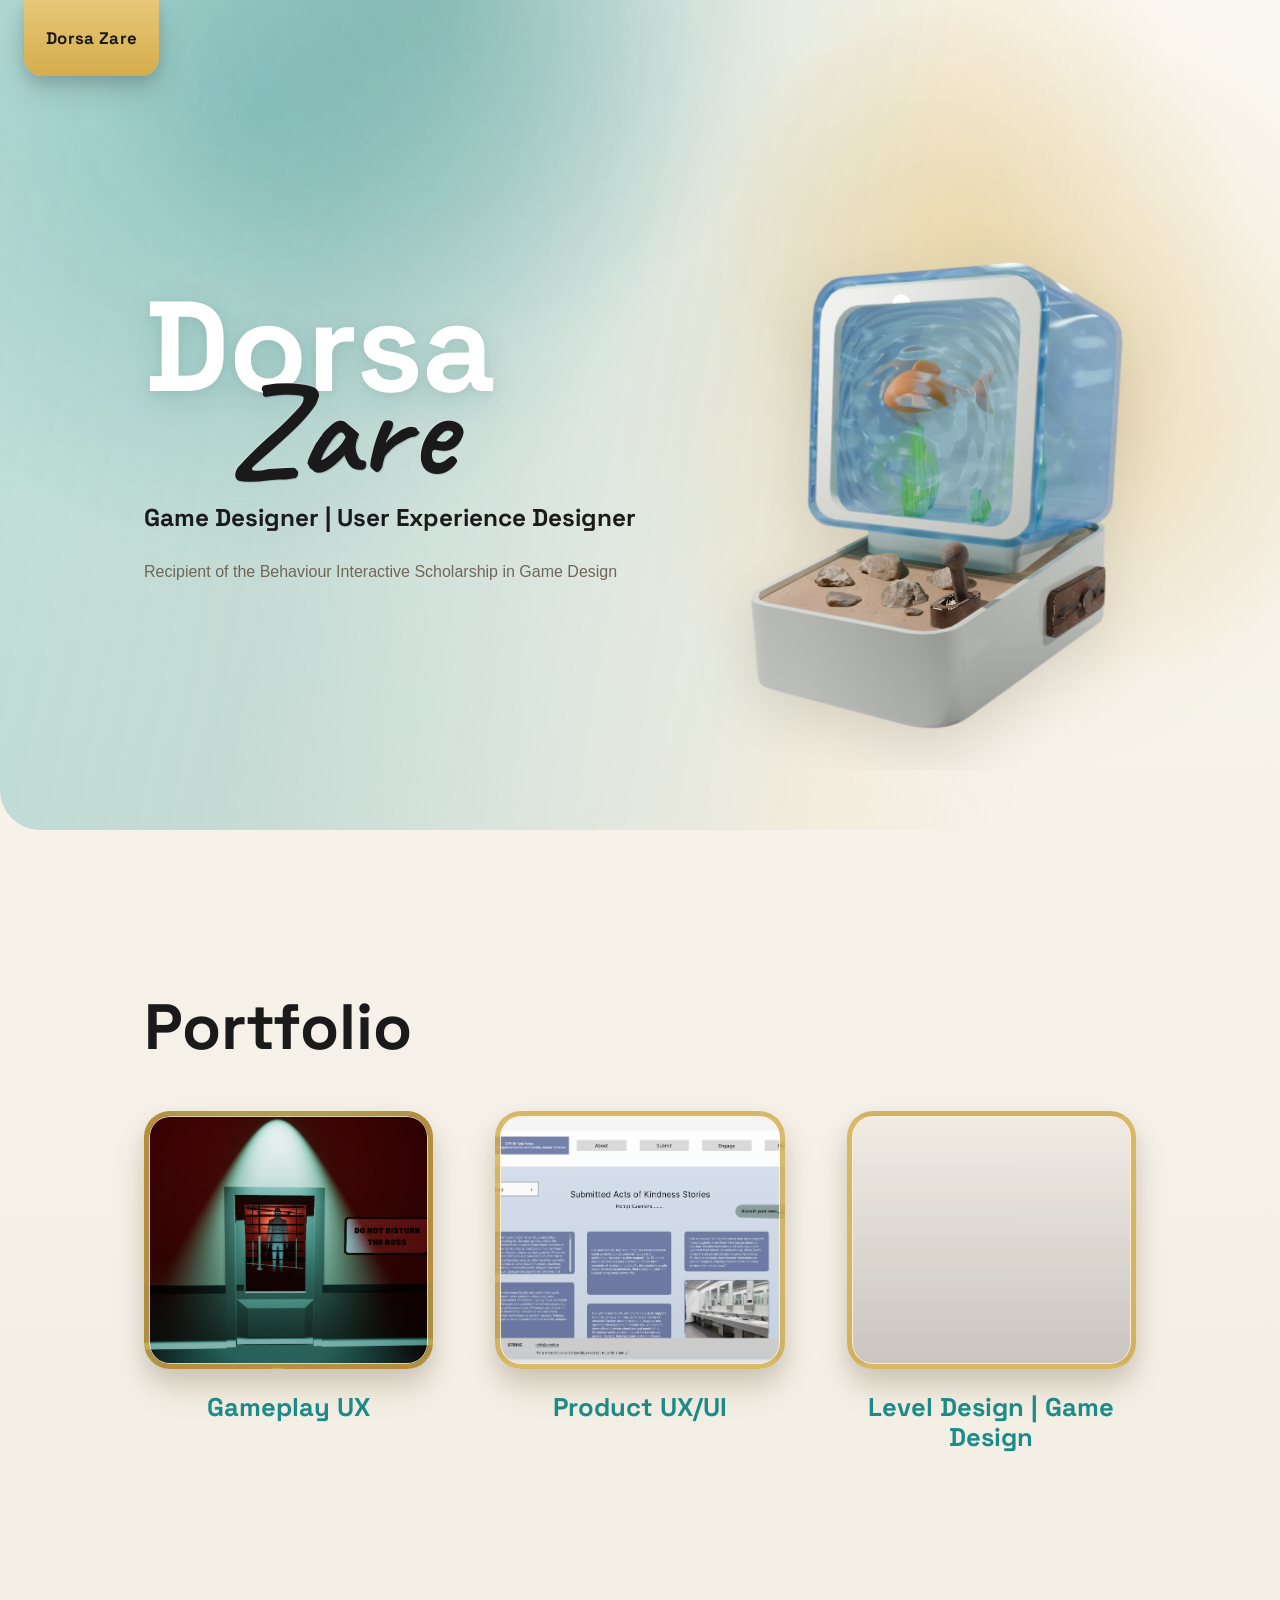
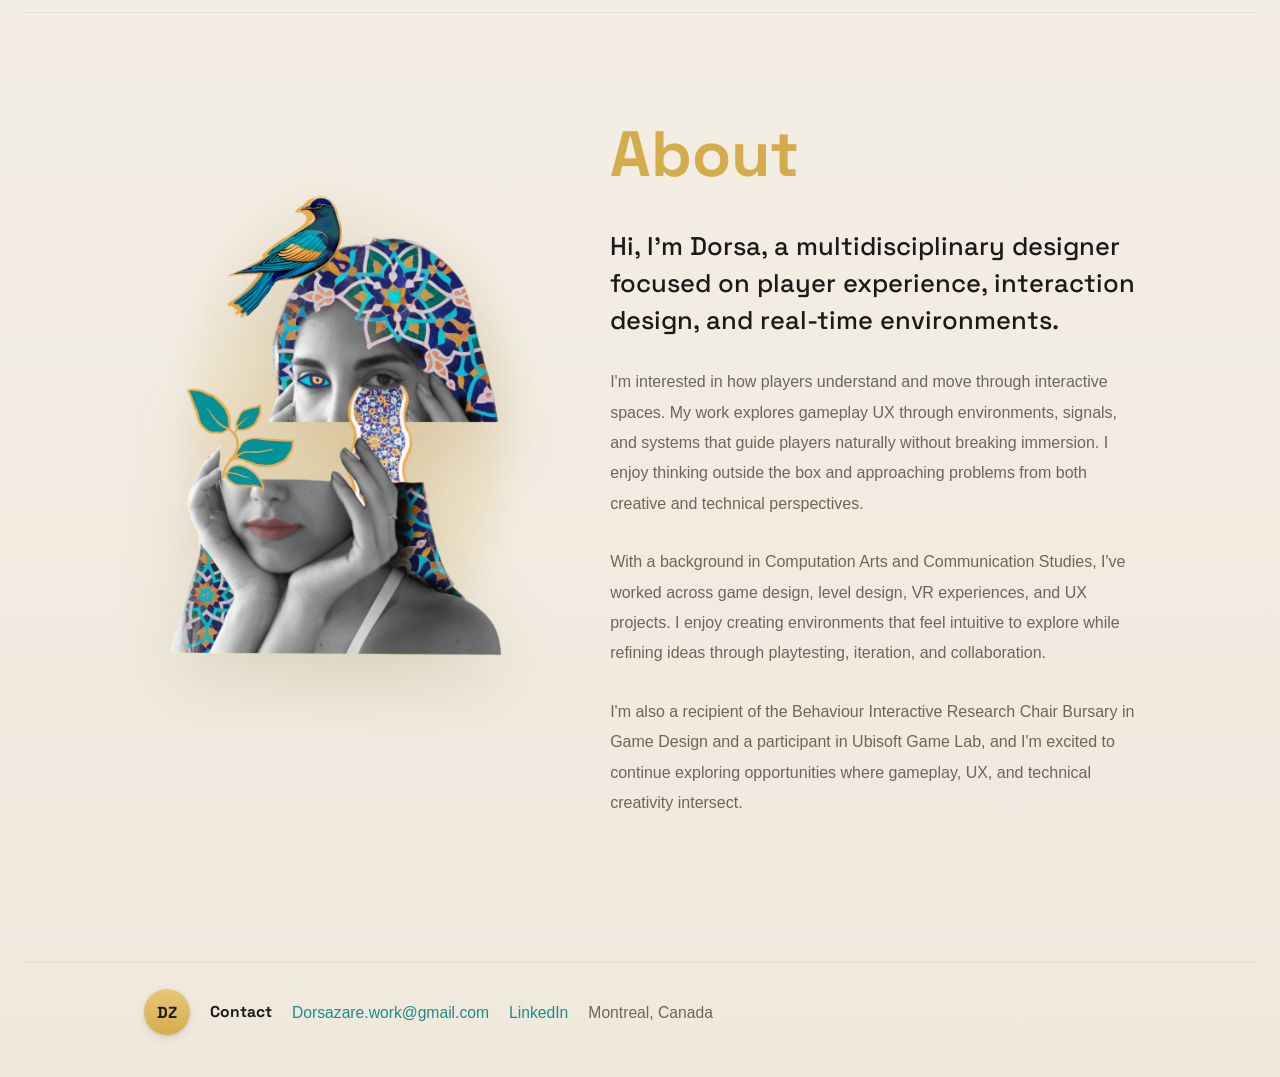
==== commit 28797d0d: "Transfer updated portfolio site" ====
--- a/index.html
+++ b/index.html
@@ -1,376 +1,126 @@
-<!DOCTYPE HTML>
-<html>
-	<head>
-		<title>DORSA ZARE</title>
-		<meta charset="utf-8" />
-		<meta name="viewport" content="width=device-width, initial-scale=1, user-scalable=no" />
-		<link rel="stylesheet" href="assets/css/main.css" />
-		<noscript><link rel="stylesheet" href="assets/css/noscript.css" /></noscript>
-	</head>
-	<body>
-		<!-- Wrapper -->
-			<div id="wrapper">
-				<!-- Header -->
-					<header id="header" class="alt">
-						<h1 style="color:#525151; font-size:400%;" >Dorsa  Zare</h1> 
-						<h2 style="color:rgb(110, 103, 103); font-size:200%;">Computation Arts Portfolio</h2>
-					</header>
+<!DOCTYPE html>
+<html lang="en">
+<head>
+  <meta charset="UTF-8">
+  <meta name="viewport" content="width=device-width, initial-scale=1.0">
+  <title>Dorsa Zare | Portfolio</title>
+  <link rel="stylesheet" href="style.css">
+</head>
+<body>
+  <div class="page-shell">
+    <header class="site-header">
+      <a class="brand" href="#home">Dorsa Zare</a>
+      <nav class="site-nav" aria-label="Primary">
+        <a class="nav-link nav-link-active" href="#home">Home</a>
+        <div class="nav-dropdown">
+          <a class="nav-link" href="#portfolio">Portfolio</a>
+          <div class="dropdown-menu" aria-label="Portfolio projects">
+            <a class="dropdown-link" href="gameplay-ux.html">Gameplay UX</a>
+            <a class="dropdown-link" href="product-ux-ui.html">Product UX/UI</a>
+            <a class="dropdown-link" href="level-design-game-design.html">Level Design | Game Design</a>
+          </div>
+        </div>
+        <a class="nav-link" href="#about">About</a>
+      </nav>
+    </header>
 
-				<!-- Nav -->
-					<nav id="nav">
-						<ul>
-							<li><a href="#intro" class="active">About Me</a></li>
-							<li><a href="#first">Table of Content</a></li>
-							<li><a href="#second">Portfolio</a></li>
-							<li><a href="#cta">Contact</a></li>
-						</ul>
-					</nav>
+    <main>
+      <section class="hero" id="home">
+        <div class="hero-copy">
+          <h1 class="hero-title">
+            <span class="hero-title-accent">Dorsa</span>
+            <span class="hero-title-script">Zare</span>
+          </h1>
+          <p class="hero-role">Game Designer | User Experience Designer</p>
+          <p class="hero-description">
+            Recipient of the Behaviour Interactive Scholarship in Game Design
+          </p>
+        </div>
 
-				<!-- Main -->
-					<div id="main">
+        <div class="hero-visual" aria-hidden="true">
+          <div class="visual-stage"></div>
+          <div class="display-object">
+            <img class="hero-image" src="hero-image-cutout.png" alt="3D aquarium-inspired computer render">
+          </div>
+        </div>
+      </section>
 
-						<!-- 1. About Me -->
-							<section id="intro" class="main">
-								<div class="spotlight">
-									<div class="content">
-										<header class="major">
-											<h2>About me </h2>
-										</header>
-										<p>Hi I'm Dorsa Zare. I'm currently majoring in Communication Studies and minoring in Computation Arts at Concordia University. I am passionate about digital arts specially intermedia art.
-										I taught myself 3D design because I wanted to comprehend the process of developing creative 3D environments and characters.  </p>
-										<ul class="actions">
-											<li><a href="Resume.html" class="button">Resume</a></li>
-										</ul>
-									</div>
-									<span class="image"><img src="images/pic0.jpg" alt="" style="width: 200px;" /></span>
-								</div>
-							</section>
+      <section class="portfolio-section" id="portfolio">
+        <div class="section-heading">
+          <h2>Portfolio</h2>
+        </div>
 
-						<!-- 2. Table of Content -->
-							<section id="first" class="main special">
-								<header class="major">
+        <div class="portfolio-grid">
+          <a class="portfolio-card" href="gameplay-ux.html">
+            <div class="portfolio-thumb portfolio-thumb-gameplay" aria-hidden="true">
+            </div>
+            <h3>Gameplay UX</h3>
+          </a>
 
-									<h2>Table of Content</h2>
-								</header>
-								<div id="toc_container">
-								
-									<ul class="toc_list">
-									<h2> 1. Multi Media/Digital Media</h2>
-									<a href="#3DModelling">3D Modelling</a> <br />
-									<a href="#Game_Design">Game Design</a> <br />
-									<a href="#Web_Design">Web Design</a> <br />
-									
-									<br>
-									<h2> 2. Visual Communication</h2>
-									<a href="#my_illustration">Illustration</a> <br />
-									<a href="#Sound">Sound Design</a> <br />
-									</ul>
-									</div>
-							</section>
+          <a class="portfolio-card" href="product-ux-ui.html">
+            <div class="portfolio-thumb portfolio-thumb-product" aria-hidden="true">
+            </div>
+            <h3>Product UX/UI</h3>
+          </a>
 
-						<!-- 3. Portfolio -->
-							<section id="second" class="main special">
-								<header class="major">
-									<h2>Portfolio</h2>
-									<p> Please find below a selection of 10 of my artworks, showcasing a variety of mediums and projects that I have worked on. The collection aims to demonstrate my diverse range of skills and creativity. <br> Kindly scroll down to view the artworks.
-										
-								</header>
-								
-							<br>
-							<hr>
-							<br>
-							<br>
-							<h1>3D Modelling</h1>
-							<a id="3DModelling"></a>
-							<br>
-							<br>
-							<br><input type="image" src="images/Livingroom3d.png" alt="LivingRoom3D" width="570px " 
-							style="float:center;">	
-						<br>
-						<br>
-						<br>
-						<h2> Different angles of this 3D Design</h2>
-						<br><input type="image" src="images/Livingroom2.png" alt="Web" width="900px " 
-						style="float:center;">	              
-							 <br>
-							 <br>
-						<p style="text-align:center; color:#666666; font-size:110%;" >
-						
-                                                         Title: Living Room  <br>
-                                                         Date of completion: 2023 <br>
-                                                         Medium: Digital Art - Blender
-														 
-														 <br>
-														 <br>
-														
-														 Intention: This is a Personal Project that I worked on since I am passionate about creating 3D environments.
-														 <br> Process: 
-														 The Blender software was used to create this 3D Living Room. The modelling approach is described briefly here. I began with the main geometry and then individually adjusted the shapes in edit mode. I chose blue and yellow as the main colours for this living room, which is different from the tutorial. I changed the texture of the objects, particularly the curatins, to make them more transparent, and I increased the metallic level of the light fixture. Two area lights were then installed to brighten the space and background. The camera was then adjusted and rendered from various angles.
-														 
-														 <br><br> <a href="https://youtu.be/dEGJeVnWZAA">This is the tutorial I used for my project.</a>
+          <a class="portfolio-card" href="level-design-game-design.html">
+            <div class="portfolio-thumb portfolio-thumb-level" aria-hidden="true">
+            </div>
+            <h3>Level Design | Game Design</h3>
+          </a>
+        </div>
+      </section>
 
-														 <br>
-														 <br>
-							<hr>
-							<br>
-							<br>
-							<br><input type="image" src="images/Bedroom.png" alt="Web" width="570px " 
-							style="float:center;">	
-						<br>
-						<br>
-						<br>
-						<h2> Different angles of this 3D design</h2>
-						<br><input type="image" src="images/bedroom1.png" alt="Web" width="900px " 
-						style="float:center;">	              
-							 <br>
-							 <br>
-							 <p style="text-align:center; color:#666666; font-size:110%;" >
-							 
-															  Title: Bedroom  <br>
-															  Date of completion: 2023 <br>
-															  Medium: Digital Art - Blender
-															  
-															  <br>
-															  <br>
-															 
-															  Intention: This is a Personal Project that I worked on in order to create another type of 3D room with a different theme.
-															  <br> Process: 
-															  This 3D bedroom was created using Blender. I started with the walls and the floor, then added each piece of furniture and item individually and tweaked the shapes in edit mode. I also changed the colours and textures. For this bedroom, I chose green as the base colour and added wood to the furniture and yellow to the objects to make the room look warmer and cozier. Finally, I adjusted the lights and camera and rendered the model. <br>
-															  <br> <a href="https://www.youtube.com/watch?v=yCHT23A6aJA">This is the tutorial I used for my project.</a>
-	 
-															  <br>
-														 <br>
-							<hr>
-							<br>
-							<br>
-							<br><input type="image" src="images/Mushroom.png" alt="Web" width="570px " 
-							style="float:center;">	
-						<br>
-						<br>
-						<br><h2> Different angles of this 3D design</h2>
-						<br><input type="image" src="images/Mushroom2.png" alt="Web" width="570px " 
-						style="float:center;">	              
-							 <br>
-					
-							 <br>
-						<p style="text-align:center; color:#666666; font-size:110%;" >
-						
-                                                         Title: Mushrooms in a bottle  <br>
-                                                         Date of completion: 2023 <br>
-                                                         Medium: Digital Art - Blender <br>
-														 <br>
-														
-														 Intention: This was a personal project that I worked on since I love making imaginative 3D environments.
-														 <br> Process: 
-														 Blender software was used to build this model. I started with the mushrooms and small objects around it, then added the bottle. I changed the material of the bottle to make it look like glass and eliminated some of the light reflections. I added stars and light circles to the background to make it more interesting. The blurry light circles effect was created by drawing little circles and positioning them very close to the camera. When the camera's focus is on the primary item, the small circles become blurry, resulting in this lens flare effect.		 <br>
-														 <br> <a href="https://youtu.be/kbiMXiUz9cc">This is the tutorial I used for my project.</a>
-														 <br>
-							<hr>
-							<br>
-							<br>
-							<br><input type="image" src="images/Fox front.png" alt="Web" width="570px " 
-							style="float:center;">	
-						<br>
-						<br>
-						<br>
-						<h2> Different angles of this 3D design</h2>
-						<br><input type="image" src="images/Fox2.png" alt="Web" width="670px " 
-						style="float:center;">	              
-							 <br>
-							 <br>
-						<p style="text-align:center; color:#666666; font-size:110%;" >
-						
-                                                         Title: Fox  <br>
-                                                         Date of completion: 2023 <br>
-                                                         Medium: Digital Art - Blender <br>
-														<br>
-														<br>
-														 Intention: This is a Personal Project that I worked on to learn more about creating 3D characters. 
-														 <br> Process: 
-														 This 3D fox character was produced in Blender. I started by making the fox's overall head and body, added the details, such as the tail, white portions, and eyes, etc., and then individually changed the colours and textures of each part. I added the bottom green circle and added a background to the character to help it stand out on a surface. I followed that by adding two area lights to either side of the character. Lastly, I adjusted the camera and rendered from several angles. <br>
-														
-														 <br> <a href="https://youtu.be/aMRRNC1J6tU">This is the tutorial I used for my project.</a>
+      <section class="content-placeholder" id="about">
+        <div class="about-layout">
+          <div class="about-visual">
+            <div class="about-glow"></div>
+            <img src="about-portrait.png" alt="Portrait of Dorsa Zare" class="about-portrait">
+          </div>
 
-														 <br>
-														 <hr>
-						<br>
-						<br>
-						
-							<a id="Game_Design"></a>
-							<h1>Game Design</h1>
-							<br>
-							<br>
-							<br>
-							<p style="text-align:center; color:#666666; font-size:110%;" >
-						
-                                                         Title of the work: Emotional Support Pet  <br>
-                                                         Date of completion: 2021 <br>
-                                                         Medium: Web Program - JavaScript  <br>
-								<br />
-								Intention and Process: This is a personal project. In this animated GIF, I attempted to illustrate a feeling of freedom in which 
-								the paper airplane is flying freely like a child’s imagination
-							regardless of the things happening in the world underneath. 
-							The paper airplane can symbolize childhood, imagination, hopes, and dreams.
+          <div class="about-copy">
+            <div class="section-heading about-heading">
+              <h2>About</h2>
+            </div>
 
+            <p class="about-intro">
+              Hi, I'm Dorsa, a multidisciplinary designer focused on player experience,
+              interaction design, and real-time environments.
+            </p>
 
+            <p>
+              I'm interested in how players understand and move through interactive spaces.
+              My work explores gameplay UX through environments, signals, and systems that guide
+              players naturally without breaking immersion. I enjoy thinking outside the box and
+              approaching problems from both creative and technical perspectives.
+            </p>
 
-								<br>
+            <p>
+              With a background in Computation Arts and Communication Studies, I've worked across
+              game design, level design, VR experiences, and UX projects. I enjoy creating
+              environments that feel intuitive to explore while refining ideas through playtesting,
+              iteration, and collaboration.
+            </p>
 
-	</p>
-	<br>
-							<br>
-							<br><hr>
-							<br>
-							<h1>Web Design</h1>
-							<a id="Web_Design"></a>
-							<br>
-							<br><input type="image" src="images/web.png" alt="Web" width="800px " 
-							style="float:center;
-							">	
-							<br>
-							<br>
-				                        <input type="image" src="images/html.png" alt="html" width="600px "
-							       style="float:center;-webkit-filter: 
-							drop-shadow(5px 5px 5px rgb(107, 104, 104)); filter: drop-shadow(5px 5px 5px rgb(151, 151, 151));">	
-				                      
-						<br>
-						<br>
-						<br>
-						<p style="text-align:center; color:#666666; font-size:110%;" >
-						
-                                                       <p>  Title: A hacker History <br>
-                                                         Date of completion: 2023 <br>
-                                                         Medium: Java, HTML & CSS <br>
-							 Intention and Process:This website was created as a class project for CART 211 by myself using Java, HTML and CSS.
-								<br> Theis website is related to the cours ematterial that was thouht regarding hacking culture which interested me so I decided to make my website about hacking and the biggest hacks of the past decade. It also works as a hacking simulation.</p>
-							
-					
-</p>
-								<br />
-<hr>
-<br>
-							<br>
-							<a id="my_illustration"></a>
-								<h1>Illustrations</h1>
-								
-								<br>
-								<br>
-								<input type="image" src="images/Isfahan.jpg" alt="Illustration" width="700px" 
-								style="float:center;-webkit-filter: drop-shadow(5px 5px 5px rgb(107, 104, 104)); filter: drop-shadow(5px 5px 5px rgb(151, 151, 151));">
-						
-							<br>
-							<br>
-							<br>
-								<p  style="text-align:center; color:#666666; font-size:110%;">
-									
-							
-                                                         Title: Dried up river of Isfahan <br>
-                                                         Date of completion: 2022 <br>
-                                                         Medium: Digital art - Procreate <br>
-									<br>
-									Intention: This artwork is a personal project which was inspired by the Zayandeh Rood River in Isfahan, one of Iran's main tourist attractions,
-									which has dried up. 
-									 Farmers have intermittently protested the lack of attention given to the issue but they were stopped by the local government. 
-								<br>
+            <p>
+              I'm also a recipient of the Behaviour Interactive Research Chair Bursary in Game
+              Design and a participant in Ubisoft Game Lab, and I'm excited to continue exploring
+              opportunities where gameplay, UX, and technical creativity intersect.
+            </p>
+          </div>
+        </div>
+      </section>
+    </main>
 
-										  <br /></p>
-							
-								<br>
-							
-					
-							<hr>
-							<br>
-							<br>
-							
-							<br><br>
-							<a id="Sound"></a>
-							<h1> Sound Design</h1>
-							<br>
-
-							<audio controls>
-								<source src="images/zare.wav" type="audio/wav">
-								<source src="images/zare.mp3" type="audio/mpeg">
-							  Your browser does not support the audio element.
-							  </audio> 
-							<br>
-							<br>
-							
-							<br>
-							<p  style="text-align:center; color:#666666; font-size:110%;">
-									
-								Title: Metro musician <br>
-								Date of completion: 2022 <br>
-								Medium: Sound Montage <br>
-								<br>
-								<br>
-
-								Intention: This is a class project that I completed for the Sound course (COMS 276) last semester.
-								<br>I used to play the violin in the subway and loved the experience and the sounds all around me. That felt more than just playing the violin on the subway to earn some coins. I felt the same way I did when I was on stage with an orchestra.
-								Because I can hear the orchestral instruments in my head even when I'm playing alone. Besides that, the metro's soundscape is very intriguing. There is an echo. The wind created by the metro will occasionally accompany me. Having said that, in this piece, I attempted to combine my music, imagination, and metro sounds.
-								<br> Process: I recorded all of the sounds myself, including the Montreal metro and the instruments heard in the background. I recorded each melody on my violin separately, then combined the audio files in Audacity software to mix them and then I added echo and other necessary effects.
-								
-.</p>
-
-										
-						<br>
-					
-						
-					
-
-								</section>
-
-						<!-- 4. Contact -->
-							<section id="cta" class="main special">
-								<header class="major">
-									<h2>Contact</h2>
-									<section>
-										<h3 style="color:#c9a8a6; font-size:200%;" >Dorsa Zare</h3> 
-										<dl class="alt">
-											
-											<dt>Phone</dt>
-											<dd> +1 (514) 448 6198</dd>
-											<dt>Email</dt>
-											<dd><a href="#">D_zare@live.concordia.ca</a></dd>
-											<dt>Address</dt> 
-											<dd> Montreal, Qc, Canada</dd>
-											<style>
-												dt {text-align: center;}
-												dd {text-align: left;}
-												h3 {text-align: left;}
-											
-											
-											</style>
-										</dl>
-									
-									</section>
-								</footer>
-							</section>
-
-					</div>
-
-				<!-- Footer -->
-					<footer id="footer">
-		
-						<section>
-							<p>Designed by Dorsa Zare</p>
-						</section>
-					
-					</footer>
-
-			</div>
-
-		<!-- Scripts -->
-			<script src="assets/js/jquery.min.js"></script>
-			<script src="assets/js/jquery.scrollex.min.js"></script>
-			<script src="assets/js/jquery.scrolly.min.js"></script>
-			<script src="assets/js/browser.min.js"></script>
-			<script src="assets/js/breakpoints.min.js"></script>
-			<script src="assets/js/util.js"></script>
-			<script src="assets/js/main.js"></script>
-
-	</body>
+    <footer class="site-footer">
+      <div class="footer-mark">DZ</div>
+      <p class="footer-line">
+        <span>Contact</span>
+        <a href="mailto:Dorsazare.work@gmail.com">Dorsazare.work@gmail.com</a>
+        <a href="http://www.linkedin.com/in/dorsa-zare" target="_blank" rel="noreferrer">LinkedIn</a>
+        <span>Montreal, Canada</span>
+      </p>
+    </footer>
+  </div>
+</body>
 </html>
-
-								
-
-</ul>
--- a/style.css
+++ b/style.css
@@ -0,0 +1,1233 @@
+@import url("https://fonts.googleapis.com/css2?family=Caveat:wght@500;700&family=Space+Grotesk:wght@500;700&display=swap");
+
+:root {
+  --bg: #f5f1e8;
+  --surface: #ece4d6;
+  --surface-2: #e2d7c3;
+  --sidebar: #157372;
+  --text: #1a1a1a;
+  --muted: #6f6659;
+  --line: rgba(26, 26, 26, 0.12);
+  --accent: #d4ac4c;
+  --accent-2: #1c8c8b;
+  --accent-2-hover: #2ba6a5;
+  --danger: #dc2626;
+  --shadow-1: 0 1px 3px rgba(0, 0, 0, 0.12), 0 4px 10px rgba(0, 0, 0, 0.08);
+  --shadow-2: 0 6px 16px rgba(0, 0, 0, 0.14), 0 16px 30px rgba(0, 0, 0, 0.12);
+  --shadow-3: 0 12px 24px rgba(0, 0, 0, 0.18), 0 28px 48px rgba(0, 0, 0, 0.14);
+  --nav-text: #1a1a1a;
+  --nav-hover-bg: rgba(21, 115, 114, 0.08);
+  --nav-hover-border: rgba(28, 140, 139, 0.18);
+  --nav-dropdown-bg: rgba(250, 247, 240, 0.96);
+  --nav-dropdown-border: rgba(212, 172, 76, 0.42);
+  --nav-dropdown-shadow: 0 20px 36px rgba(72, 54, 21, 0.12);
+}
+
+* {
+  box-sizing: border-box;
+}
+
+html {
+  scroll-behavior: smooth;
+  overflow-x: hidden;
+}
+
+body {
+  margin: 0;
+  min-height: 100vh;
+  overflow-x: hidden;
+  background:
+    radial-gradient(circle at 78% 14%, rgba(212, 172, 76, 0.22), transparent 16%),
+    linear-gradient(180deg, #faf7f0 0%, var(--bg) 40%, #efe8dd 100%);
+  color: var(--text);
+  font-family: "Segoe UI", Arial, sans-serif;
+}
+
+a {
+  color: inherit;
+  text-decoration: none;
+}
+
+.page-shell {
+  width: min(1800px, calc(100% - 48px));
+  margin: 0 auto;
+}
+
+.site-header {
+  position: fixed;
+  top: 0;
+  left: 50%;
+  z-index: 30;
+  width: min(1800px, calc(100% - 48px));
+  transform: translateX(-50%);
+  display: flex;
+  align-items: center;
+  justify-content: space-between;
+  gap: 24px;
+  padding: 0;
+  pointer-events: auto;
+}
+
+.header-left {
+  display: flex;
+  align-items: flex-start;
+  gap: 12px;
+  position: relative;
+  z-index: 2;
+  pointer-events: auto;
+}
+
+.back-icon {
+  display: inline-flex;
+  align-items: center;
+  justify-content: center;
+  width: auto;
+  min-height: 0;
+  margin-top: 24px;
+  padding: 0 4px;
+  background: transparent;
+  color: #ffffff;
+  font-family: "Space Grotesk", "Segoe UI", Arial, sans-serif;
+  font-size: 1.6rem;
+  font-weight: 700;
+  position: relative;
+  z-index: 3;
+  pointer-events: auto;
+}
+
+.back-icon:hover,
+.back-icon:focus-visible {
+  color: var(--accent);
+  outline: none;
+}
+
+.brand {
+  display: inline-flex;
+  align-items: center;
+  min-height: 76px;
+  padding: 0 22px;
+  border-radius: 0 0 18px 18px;
+  background: linear-gradient(180deg, #e7c878, var(--accent));
+  color: var(--nav-text);
+  font-family: "Space Grotesk", "Segoe UI", Arial, sans-serif;
+  font-size: 1.05rem;
+  font-weight: 700;
+  letter-spacing: 0.02em;
+  box-shadow: var(--shadow-2);
+  pointer-events: auto;
+}
+
+.site-nav {
+  display: flex;
+  align-items: center;
+  gap: 18px;
+  opacity: 0;
+  transform: translateY(-100%);
+  transition: opacity 220ms ease, transform 220ms ease;
+  pointer-events: none;
+}
+
+.nav-dropdown {
+  position: relative;
+  display: flex;
+  flex-direction: column;
+  align-items: center;
+}
+
+.site-header::before {
+  content: "";
+  position: absolute;
+  top: 0;
+  left: 0;
+  right: 0;
+  height: 92px;
+  pointer-events: auto;
+}
+
+.site-header:hover .site-nav,
+.site-header:focus-within .site-nav {
+  opacity: 1;
+  transform: translateY(0);
+  pointer-events: auto;
+}
+
+.nav-link {
+  min-width: 180px;
+  padding: 22px 28px;
+  border-radius: 0 0 18px 18px;
+  text-align: center;
+  color: var(--nav-text);
+  font-size: 0.95rem;
+  font-weight: 600;
+  border: 1px solid transparent;
+  transition: background-color 180ms ease, color 180ms ease, transform 180ms ease;
+}
+
+.nav-link:hover,
+.nav-link:focus-visible {
+  background: var(--nav-hover-bg);
+  border-color: var(--nav-hover-border);
+  transform: translateY(2px);
+}
+
+.nav-link-active {
+  background: linear-gradient(180deg, #e7c878, var(--accent));
+  color: var(--nav-text);
+  box-shadow: var(--shadow-1);
+}
+
+.dropdown-menu {
+  position: absolute;
+  top: calc(100% + 10px);
+  left: 50%;
+  min-width: 250px;
+  padding: 10px;
+  border: 1px solid var(--nav-dropdown-border);
+  border-radius: 18px;
+  background: var(--nav-dropdown-bg);
+  box-shadow: var(--nav-dropdown-shadow);
+  opacity: 0;
+  visibility: hidden;
+  transform: translateX(-50%) translateY(8px);
+  transition: opacity 180ms ease, transform 180ms ease, visibility 180ms ease;
+  backdrop-filter: blur(10px);
+}
+
+.nav-dropdown:hover .dropdown-menu,
+.nav-dropdown:focus-within .dropdown-menu {
+  opacity: 1;
+  visibility: visible;
+  transform: translateX(-50%) translateY(0);
+}
+
+.dropdown-link {
+  display: block;
+  padding: 12px 14px;
+  border-radius: 12px;
+  color: var(--nav-text);
+  font-family: "Space Grotesk", "Segoe UI", Arial, sans-serif;
+  font-size: 0.95rem;
+  font-weight: 500;
+  line-height: 1.3;
+}
+
+.dropdown-link:hover,
+.dropdown-link:focus-visible {
+  background: rgba(28, 140, 139, 0.08);
+  color: var(--accent-2);
+  outline: none;
+}
+
+.hero {
+  display: grid;
+  grid-template-columns: minmax(320px, 1fr) minmax(420px, 0.95fr);
+  align-items: center;
+  min-height: min(860px, calc(100vh - 150px));
+  gap: 32px;
+  padding: 110px 0 36px;
+  position: relative;
+  isolation: isolate;
+}
+
+.hero::before {
+  content: "";
+  position: absolute;
+  top: -8%;
+  bottom: -24px;
+  left: 50%;
+  width: 100vw;
+  transform: translateX(-50%);
+  z-index: -1;
+  border-radius: 0 0 40px 40px;
+  background:
+    radial-gradient(circle at 76% 34%, rgba(212, 172, 76, 0.24), transparent 24%),
+    radial-gradient(circle at 88% 56%, rgba(212, 172, 76, 0.16), transparent 20%),
+    radial-gradient(circle at 20% 20%, rgba(28, 140, 139, 0.3), transparent 36%),
+    radial-gradient(circle at 34% 8%, rgba(21, 115, 114, 0.26), transparent 30%),
+    linear-gradient(100deg, rgba(43, 166, 165, 0.28) 0%, rgba(28, 140, 139, 0.23) 26%, rgba(28, 140, 139, 0.12) 48%, rgba(212, 172, 76, 0.08) 68%, rgba(245, 241, 232, 0) 82%);
+}
+
+.hero-copy {
+  padding: 24px 0 24px 120px;
+}
+
+.hero-title {
+  margin: 0;
+  display: grid;
+  justify-items: start;
+  gap: 0.02em;
+  font-family: "Space Grotesk", "Segoe UI", Arial, sans-serif;
+  font-size: clamp(5.1rem, 10vw, 8.8rem);
+  font-weight: 700;
+  line-height: 0.85;
+}
+
+.hero-title-accent {
+  color: #ffffff;
+  text-shadow:
+    0 10px 30px rgba(21, 115, 114, 0.16),
+    0 2px 10px rgba(0, 0, 0, 0.06);
+}
+
+.hero-title-script {
+  margin-top: -0.22em;
+  margin-left: 5.3rem;
+  color: var(--text);
+  font-family: "Caveat", "Segoe Script", cursive;
+  font-size: clamp(6rem, 10.5vw, 9.4rem);
+  font-weight: 700;
+  letter-spacing: 0.01em;
+  line-height: 0.82;
+  text-shadow:
+    -0.6px -0.6px 0 rgba(245, 241, 232, 0.3),
+    0.6px 0.6px 0 rgba(18, 18, 18, 0.15);
+}
+
+.hero-role {
+  margin: 18px 0 0;
+  font-size: clamp(1.3rem, 1.9vw, 2rem);
+  font-family: "Space Grotesk", "Segoe UI", Arial, sans-serif;
+  font-weight: 700;
+  line-height: 1.2;
+}
+
+.hero-description {
+  max-width: 44rem;
+  margin: 26px 0 0;
+  color: var(--muted);
+  font-size: clamp(1rem, 1.25vw, 1.2rem);
+  line-height: 1.8;
+}
+
+.hero-visual {
+  position: relative;
+  min-height: 660px;
+  overflow: hidden;
+}
+
+.visual-stage {
+  display: none;
+}
+
+.display-object {
+  position: absolute;
+  right: 7%;
+  bottom: 1%;
+  width: min(640px, 92%);
+  filter: drop-shadow(0 18px 30px rgba(0, 0, 0, 0.12));
+  animation: float-object 6s ease-in-out infinite;
+  background: transparent;
+}
+
+.hero-image {
+  display: block;
+  width: 100%;
+  height: auto;
+  background: transparent;
+  mix-blend-mode: normal;
+}
+
+.portfolio-section,
+.content-placeholder {
+  padding: 0 120px 72px;
+}
+
+.section-heading h2,
+.content-placeholder h2 {
+  margin: 0 0 10px;
+  color: var(--text);
+  font-family: "Space Grotesk", "Segoe UI", Arial, sans-serif;
+  font-size: clamp(3.2rem, 5vw, 4.8rem);
+  line-height: 0.92;
+}
+
+.content-placeholder p {
+  margin: 0;
+  color: var(--muted);
+  font-size: 1rem;
+}
+
+.portfolio-section {
+  margin-top: 110px;
+  padding-top: 82px;
+}
+
+.section-heading {
+  margin-bottom: 54px;
+}
+
+.portfolio-grid {
+  display: grid;
+  grid-template-columns: repeat(3, minmax(0, 1fr));
+  gap: 62px;
+  align-items: start;
+}
+
+.portfolio-card {
+  display: grid;
+  gap: 24px;
+  transition: transform 220ms ease, filter 220ms ease;
+  transform-origin: center;
+}
+
+.portfolio-card:hover,
+.portfolio-card:focus-visible {
+  transform: translateY(-10px) scale(1.025);
+  filter: saturate(1.03);
+}
+
+.portfolio-card:focus-visible {
+  outline: none;
+}
+
+.portfolio-card h3 {
+  margin: 0;
+  color: var(--accent-2);
+  font-family: "Space Grotesk", "Segoe UI", Arial, sans-serif;
+  font-size: clamp(1.45rem, 2vw, 2.05rem);
+  font-weight: 700;
+  line-height: 1.15;
+  text-align: center;
+}
+
+.portfolio-thumb {
+  position: relative;
+  aspect-ratio: 1.12 / 1;
+  border-radius: 26px;
+  overflow: hidden;
+  border: 5px solid rgba(212, 172, 76, 0.82);
+  background: linear-gradient(180deg, rgba(255, 255, 255, 0.45), rgba(236, 228, 214, 0.9));
+  box-shadow:
+    0 0 0 1px rgba(255, 243, 214, 0.85) inset,
+    0 22px 34px rgba(113, 86, 28, 0.14),
+    0 12px 22px rgba(0, 0, 0, 0.1);
+  transition: transform 220ms ease, box-shadow 220ms ease, border-color 220ms ease;
+}
+
+.portfolio-card:hover .portfolio-thumb,
+.portfolio-card:focus-visible .portfolio-thumb {
+  transform: scale(1.02);
+  border-color: rgba(212, 172, 76, 0.96);
+  box-shadow:
+    0 0 0 1px rgba(255, 243, 214, 0.92) inset,
+    0 28px 42px rgba(113, 86, 28, 0.2),
+    0 16px 28px rgba(0, 0, 0, 0.12);
+}
+
+.portfolio-thumb-gameplay {
+  background-image:
+    linear-gradient(180deg, rgba(8, 10, 10, 0.04), rgba(8, 10, 10, 0.18)),
+    url("portfolio-gameplay.jpg");
+  background-size: cover;
+  background-position: center center;
+}
+
+.portfolio-thumb-product {
+  background-image:
+    linear-gradient(180deg, rgba(255, 255, 255, 0.04), rgba(17, 24, 39, 0.08)),
+    url("portfolio-product.png");
+  background-size: cover;
+  background-position: center top;
+}
+
+.portfolio-thumb-level {
+  background-image:
+    linear-gradient(180deg, rgba(14, 10, 24, 0.02), rgba(14, 10, 24, 0.18)),
+    url("portfolio-level.png");
+  background-size: cover;
+  background-position: 40% 44%;
+}
+
+.content-placeholder {
+  margin-top: 88px;
+  padding-top: 78px;
+  border-top: 1px solid rgba(26, 26, 26, 0.08);
+}
+
+.about-layout {
+  display: grid;
+  grid-template-columns: minmax(280px, 0.78fr) minmax(320px, 1fr);
+  gap: 56px;
+  align-items: start;
+}
+
+.about-visual {
+  position: relative;
+  min-height: 680px;
+  display: flex;
+  align-items: center;
+  justify-content: center;
+}
+
+.about-glow {
+  position: absolute;
+  width: 78%;
+  height: 78%;
+  border-radius: 42% 58% 52% 48% / 45% 40% 60% 55%;
+  background:
+    radial-gradient(circle at 50% 50%, rgba(212, 172, 76, 0.34), rgba(212, 172, 76, 0.2) 36%, rgba(212, 172, 76, 0.04) 68%, rgba(212, 172, 76, 0) 100%);
+  filter: blur(12px);
+  transform: translateY(18px);
+}
+
+.about-portrait {
+  position: relative;
+  z-index: 1;
+  display: block;
+  width: min(100%, 560px);
+  height: auto;
+  filter: drop-shadow(0 26px 34px rgba(118, 87, 28, 0.14));
+}
+
+.about-copy {
+  display: grid;
+  gap: 28px;
+  max-width: 48rem;
+  padding-top: 34px;
+}
+
+.about-heading {
+  margin-bottom: 6px;
+}
+
+.about-heading h2 {
+  color: var(--accent);
+}
+
+.about-copy p {
+  margin: 0;
+  color: var(--muted);
+  font-size: clamp(1rem, 1.16vw, 1.18rem);
+  line-height: 1.9;
+  text-align: left;
+}
+
+.about-intro {
+  color: var(--text) !important;
+  font-family: "Space Grotesk", "Segoe UI", Arial, sans-serif;
+  font-size: clamp(1.45rem, 2vw, 2rem) !important;
+  font-weight: 500;
+  line-height: 1.45 !important;
+}
+
+.site-footer {
+  display: flex;
+  align-items: center;
+  gap: 20px;
+  margin-top: 72px;
+  padding: 26px 120px 42px;
+  border-top: 1px solid rgba(26, 26, 26, 0.08);
+}
+
+.footer-mark {
+  display: inline-grid;
+  place-items: center;
+  width: 46px;
+  height: 46px;
+  border-radius: 999px;
+  background: linear-gradient(180deg, #e7c878, var(--accent));
+  color: var(--text);
+  font-family: "Space Grotesk", "Segoe UI", Arial, sans-serif;
+  font-size: 1rem;
+  font-weight: 700;
+  box-shadow: var(--shadow-1);
+  flex: 0 0 auto;
+}
+
+.footer-line {
+  display: flex;
+  flex-wrap: wrap;
+  gap: 10px 20px;
+  margin: 0;
+  color: var(--muted);
+  font-size: 0.98rem;
+  line-height: 1.6;
+}
+
+.footer-line span:first-child {
+  color: var(--text);
+  font-family: "Space Grotesk", "Segoe UI", Arial, sans-serif;
+  font-weight: 700;
+}
+
+.footer-line a {
+  color: var(--accent-2);
+}
+
+.footer-line a:hover,
+.footer-line a:focus-visible {
+  color: var(--accent-2-hover);
+}
+
+.project-shell {
+  width: min(1620px, calc(100% - 12px));
+  margin: 0 auto;
+  padding: 0 0 48px;
+}
+
+.project-page {
+  display: grid;
+  gap: 40px;
+}
+
+.project-page-hero {
+  position: relative;
+  display: grid;
+  gap: 18px;
+  width: 100vw;
+  margin-left: calc(50% - 50vw);
+  margin-right: calc(50% - 50vw);
+  padding: 132px max(24px, calc((100vw - 1400px) / 2 + 24px)) 76px;
+  isolation: isolate;
+}
+
+.project-page-hero::before {
+  content: "";
+  position: absolute;
+  inset: 0 0 -18px 0;
+  z-index: -1;
+  border-radius: 0 0 40px 40px;
+  background:
+    radial-gradient(circle at 76% 34%, rgba(212, 172, 76, 0.24), transparent 24%),
+    radial-gradient(circle at 88% 56%, rgba(212, 172, 76, 0.16), transparent 20%),
+    radial-gradient(circle at 20% 20%, rgba(28, 140, 139, 0.3), transparent 36%),
+    radial-gradient(circle at 34% 8%, rgba(21, 115, 114, 0.26), transparent 30%),
+    linear-gradient(100deg, rgba(43, 166, 165, 0.28) 0%, rgba(28, 140, 139, 0.23) 26%, rgba(28, 140, 139, 0.12) 48%, rgba(212, 172, 76, 0.08) 68%, rgba(245, 241, 232, 0) 82%);
+}
+
+.project-page-hero-copy {
+  display: grid;
+  grid-template-columns: minmax(0, 0.9fr) minmax(280px, 0.78fr);
+  gap: 28px;
+  align-items: start;
+  max-width: 1200px;
+}
+
+.project-hero-note {
+  max-width: none;
+  margin-top: 0;
+  padding: 22px 24px;
+  border: 1px solid rgba(212, 172, 76, 0.3);
+  border-radius: 24px;
+  background: rgba(255, 251, 244, 0.56);
+  box-shadow:
+    0 18px 36px rgba(113, 86, 28, 0.08),
+    inset 0 1px 0 rgba(255, 255, 255, 0.46);
+  backdrop-filter: blur(10px);
+}
+
+.project-hero-note p {
+  margin: 0;
+  color: rgba(26, 26, 26, 0.82);
+  font-size: clamp(1rem, 1.3vw, 1.12rem);
+  line-height: 1.85;
+}
+
+.project-page-hero h1 {
+  margin: 0;
+  color: var(--text);
+  font-family: "Space Grotesk", "Segoe UI", Arial, sans-serif;
+  font-size: clamp(4.2rem, 8.6vw, 8rem);
+  line-height: 0.9;
+  text-shadow:
+    0 10px 30px rgba(21, 115, 114, 0.16),
+    0 2px 10px rgba(0, 0, 0, 0.06);
+}
+
+.project-hero {
+  display: grid;
+  grid-template-columns: minmax(0, 0.95fr) minmax(280px, 0.7fr);
+  gap: 36px;
+  align-items: start;
+  padding-top: 12px;
+}
+
+.project-media {
+  border-radius: 30px;
+  overflow: hidden;
+  border: 5px solid rgba(212, 172, 76, 0.82);
+  box-shadow:
+    0 0 0 1px rgba(255, 243, 214, 0.85) inset,
+    0 22px 34px rgba(113, 86, 28, 0.14),
+    0 12px 22px rgba(0, 0, 0, 0.1);
+  background: rgba(255, 255, 255, 0.4);
+}
+
+.project-media img {
+  display: block;
+  width: 100%;
+  height: auto;
+}
+
+.project-copy {
+  display: grid;
+  gap: 18px;
+  padding-top: 12px;
+}
+
+.project-copy h1 {
+  margin: 0;
+  color: var(--accent);
+  font-family: "Space Grotesk", "Segoe UI", Arial, sans-serif;
+  font-size: clamp(2.8rem, 5vw, 5rem);
+  line-height: 0.95;
+}
+
+.project-tag {
+  margin: 0;
+  color: var(--accent-2);
+  font-family: "Space Grotesk", "Segoe UI", Arial, sans-serif;
+  font-size: 0.95rem;
+  font-weight: 700;
+  letter-spacing: 0.16em;
+  text-transform: uppercase;
+}
+
+.project-copy p {
+  margin: 0;
+  color: var(--muted);
+  font-size: 1.04rem;
+  line-height: 1.8;
+}
+
+.work-showcase {
+  display: grid;
+  grid-template-columns: minmax(0, 1fr) minmax(320px, 0.82fr);
+  gap: 56px;
+  align-items: center;
+  width: min(100%, 1320px);
+  margin: 0 auto;
+  padding-top: 34px;
+  padding-bottom: 72px;
+}
+
+.project-page-hero + .work-showcase {
+  margin-top: 160px;
+}
+
+.work-showcase-reverse {
+  grid-template-columns: minmax(320px, 0.82fr) minmax(0, 1fr);
+}
+
+.work-showcase-reverse .work-showcase-media {
+  order: 2;
+}
+
+.work-showcase-reverse .work-showcase-copy {
+  order: 1;
+  text-align: left;
+  justify-items: start;
+}
+
+.work-showcase-media {
+  border-radius: 24px;
+  overflow: hidden;
+  border: 5px solid rgba(212, 172, 76, 0.78);
+  box-shadow:
+    0 0 0 1px rgba(255, 243, 214, 0.82) inset,
+    0 26px 42px rgba(113, 86, 28, 0.18),
+    0 14px 22px rgba(0, 0, 0, 0.12);
+  background: rgba(255, 255, 255, 0.4);
+  max-width: 640px;
+  aspect-ratio: 5 / 3;
+  width: 100%;
+  justify-self: stretch;
+}
+
+.work-showcase-media img {
+  display: block;
+  width: 100%;
+  height: 100%;
+  object-fit: cover;
+}
+
+.work-showcase-copy {
+  display: grid;
+  gap: 18px;
+  width: 100%;
+  max-width: 100%;
+  justify-self: stretch;
+}
+
+.work-showcase-copy h2 {
+  margin: 0;
+  color: var(--text);
+  font-family: "Space Grotesk", "Segoe UI", Arial, sans-serif;
+  font-size: clamp(1.45rem, 2.2vw, 2.4rem);
+  line-height: 1.04;
+}
+
+.work-showcase-copy p {
+  margin: 0;
+  color: var(--text);
+  font-size: clamp(1rem, 1.18vw, 1.12rem);
+  line-height: 1.6;
+}
+
+.work-meta {
+  display: grid;
+  gap: 6px;
+  margin: 0;
+  padding: 0;
+  list-style: none;
+  color: var(--text);
+  font-size: 0.95rem;
+  line-height: 1.55;
+}
+
+.work-meta strong {
+  font-family: "Space Grotesk", "Segoe UI", Arial, sans-serif;
+  font-weight: 700;
+}
+
+.work-button {
+  display: inline-flex;
+  align-items: center;
+  justify-content: center;
+  width: fit-content;
+  min-width: 168px;
+  padding: 15px 24px;
+  border-radius: 14px;
+  background: #101014;
+  color: #ffffff;
+  font-family: "Space Grotesk", "Segoe UI", Arial, sans-serif;
+  font-size: 0.95rem;
+  font-weight: 700;
+  letter-spacing: 0.03em;
+  box-shadow: 0 16px 28px rgba(16, 16, 20, 0.16);
+  transition: transform 180ms ease, box-shadow 180ms ease, background-color 180ms ease;
+}
+
+.work-button:hover,
+.work-button:focus-visible {
+  transform: translateY(-2px);
+  background: #1a1b22;
+  box-shadow: 0 20px 34px rgba(16, 16, 20, 0.2);
+  outline: none;
+}
+
+.detail-body {
+  margin: 0;
+  min-height: 100vh;
+  background: #23252d;
+  color: #f3efe6;
+  font-family: "Segoe UI", Arial, sans-serif;
+  --nav-text: #f4efe5;
+  --nav-hover-bg: rgba(255, 255, 255, 0.08);
+  --nav-hover-border: rgba(212, 172, 76, 0.24);
+  --nav-dropdown-bg: rgba(33, 35, 43, 0.96);
+  --nav-dropdown-border: rgba(212, 172, 76, 0.3);
+  --nav-dropdown-shadow: 0 20px 36px rgba(0, 0, 0, 0.32);
+}
+
+.detail-page {
+  width: min(1800px, 100%);
+  margin: 0 auto;
+  padding-bottom: 72px;
+}
+
+.detail-hero {
+  position: relative;
+  padding-top: 0;
+}
+
+.detail-hero::after {
+  content: "";
+  position: absolute;
+  inset: 0 0 0 0;
+  height: 420px;
+  background: linear-gradient(180deg, rgba(84, 86, 95, 0.28), rgba(84, 86, 95, 0.12));
+  pointer-events: none;
+}
+
+.detail-hero-image {
+  display: block;
+  width: 100%;
+  height: 420px;
+  object-fit: cover;
+  object-position: center 22%;
+}
+
+.detail-card {
+  position: relative;
+  z-index: 1;
+  width: min(720px, calc(100% - 48px));
+  margin: -72px 0 0 120px;
+  padding: 38px 46px;
+  border-radius: 18px;
+  border: 3px solid rgba(212, 172, 76, 0.48);
+  background: rgba(236, 232, 228, 0.88);
+  color: #12131a;
+  box-shadow:
+    0 34px 64px rgba(0, 0, 0, 0.44),
+    0 0 0 1px rgba(255, 245, 229, 0.42) inset;
+  backdrop-filter: blur(8px);
+}
+
+.detail-card h1 {
+  margin: 0;
+  color: #111218;
+  font-family: "Space Grotesk", "Segoe UI", Arial, sans-serif;
+  font-size: clamp(1.95rem, 3.4vw, 3rem);
+  line-height: 0.95;
+  margin-bottom: 26px;
+}
+
+.detail-meta {
+  display: grid;
+  gap: 18px;
+}
+
+.detail-meta p {
+  margin: 0;
+  color: #1c2028;
+  font-size: 1.04rem;
+  line-height: 1.7;
+}
+
+.detail-meta strong {
+  font-family: "Space Grotesk", "Segoe UI", Arial, sans-serif;
+  font-weight: 700;
+}
+
+.project-meta {
+  display: grid;
+  gap: 14px;
+  padding-top: 8px;
+}
+
+.project-meta div {
+  padding-top: 14px;
+  border-top: 1px solid rgba(26, 26, 26, 0.08);
+}
+
+.project-meta strong {
+  display: block;
+  margin-bottom: 6px;
+  color: var(--text);
+  font-family: "Space Grotesk", "Segoe UI", Arial, sans-serif;
+  font-size: 0.95rem;
+}
+
+.project-meta span {
+  color: var(--muted);
+  line-height: 1.6;
+}
+
+.project-section {
+  display: grid;
+  gap: 24px;
+  padding-top: 18px;
+}
+
+.project-section-heading h2 {
+  margin: 0;
+  color: var(--text);
+  font-family: "Space Grotesk", "Segoe UI", Arial, sans-serif;
+  font-size: clamp(2rem, 3vw, 3rem);
+  line-height: 0.95;
+}
+
+.project-text-grid {
+  display: grid;
+  grid-template-columns: repeat(2, minmax(0, 1fr));
+  gap: 28px;
+}
+
+.project-text-grid p {
+  margin: 0;
+  color: var(--muted);
+  font-size: 1.04rem;
+  line-height: 1.9;
+}
+
+.project-pillars {
+  display: grid;
+  grid-template-columns: repeat(3, minmax(0, 1fr));
+  gap: 26px;
+}
+
+.project-card,
+.project-list-card {
+  padding: 24px;
+  border: 1px solid rgba(212, 172, 76, 0.28);
+  border-radius: 24px;
+  background: rgba(255, 252, 246, 0.5);
+  box-shadow: 0 10px 20px rgba(113, 86, 28, 0.06);
+}
+
+.project-card h3 {
+  margin: 0 0 12px;
+  color: var(--accent-2);
+  font-family: "Space Grotesk", "Segoe UI", Arial, sans-serif;
+  font-size: 1.2rem;
+}
+
+.project-card p {
+  margin: 0;
+  color: var(--muted);
+  line-height: 1.8;
+}
+
+.project-list-grid {
+  display: grid;
+  grid-template-columns: repeat(2, minmax(0, 1fr));
+  gap: 26px;
+}
+
+.project-list-card strong {
+  display: block;
+  margin-bottom: 14px;
+  color: var(--text);
+  font-family: "Space Grotesk", "Segoe UI", Arial, sans-serif;
+  font-size: 1.05rem;
+}
+
+.project-list-card ul {
+  margin: 0;
+  padding-left: 20px;
+  color: var(--muted);
+  line-height: 1.9;
+}
+
+@keyframes float-object {
+  0%,
+  100% {
+    transform: translateY(0);
+  }
+
+  50% {
+    transform: translateY(-12px);
+  }
+}
+
+@media (max-width: 1200px) {
+  .page-shell {
+    width: min(100% - 32px, 1400px);
+  }
+
+  .site-header {
+    width: min(100% - 32px, 1400px);
+  }
+
+  .hero {
+    grid-template-columns: 1fr;
+    padding-top: 110px;
+    padding-bottom: 24px;
+  }
+
+  .hero-copy,
+  .portfolio-section,
+  .content-placeholder {
+    padding-left: 24px;
+    padding-right: 24px;
+  }
+
+  .hero-visual {
+    min-height: 560px;
+  }
+
+  .display-object {
+    position: relative;
+    right: auto;
+    bottom: auto;
+    margin: 0 auto;
+  }
+
+  .portfolio-grid {
+    grid-template-columns: 1fr;
+    gap: 40px;
+  }
+
+  .about-layout {
+    grid-template-columns: 1fr;
+    gap: 28px;
+  }
+
+  .about-visual {
+    min-height: 560px;
+  }
+
+  .site-footer {
+    padding-left: 24px;
+    padding-right: 24px;
+  }
+
+  .project-shell {
+    width: min(100% - 12px, 1620px);
+  }
+
+  .project-page-hero {
+    padding-left: 24px;
+    padding-right: 24px;
+  }
+
+  .detail-card {
+    margin-left: 24px;
+  }
+
+  .project-hero {
+    grid-template-columns: 1fr;
+  }
+
+  .work-showcase,
+  .work-showcase-reverse {
+    grid-template-columns: 1fr;
+    gap: 26px;
+  }
+
+  .work-showcase-reverse .work-showcase-media,
+  .work-showcase-reverse .work-showcase-copy {
+    order: initial;
+  }
+
+  .project-text-grid,
+  .project-pillars,
+  .project-list-grid {
+    grid-template-columns: 1fr;
+  }
+
+  .project-page-hero-copy {
+    grid-template-columns: 1fr;
+  }
+}
+
+@media (max-width: 780px) {
+  .site-header {
+    position: static;
+    transform: none;
+    width: auto;
+    flex-direction: column;
+    align-items: stretch;
+    padding-top: 24px;
+    pointer-events: auto;
+  }
+
+  .header-left {
+    align-items: stretch;
+  }
+
+  .site-header::before {
+    display: none;
+  }
+
+  .brand {
+    width: fit-content;
+  }
+
+  .back-icon {
+    margin-top: 4px;
+  }
+
+  .site-nav {
+    display: grid;
+    grid-template-columns: repeat(3, 1fr);
+    gap: 10px;
+    opacity: 1;
+    transform: none;
+  }
+
+  .nav-dropdown {
+    align-items: stretch;
+  }
+
+  .dropdown-menu {
+    position: static;
+    min-width: 0;
+    margin-top: 8px;
+    transform: none;
+    opacity: 1;
+    visibility: visible;
+    background: rgba(255, 255, 255, 0.45);
+    box-shadow: none;
+    backdrop-filter: none;
+  }
+
+  .nav-link {
+    min-width: 0;
+    padding: 18px 14px;
+  }
+
+  .hero {
+    min-height: auto;
+    gap: 12px;
+    padding-top: 32px;
+    padding-bottom: 24px;
+  }
+
+  .hero-copy {
+    padding-top: 8px;
+    padding-bottom: 16px;
+  }
+
+  .hero-role {
+    max-width: 18ch;
+  }
+
+  .hero-title-script {
+    margin-left: 0.8rem;
+  }
+
+  .hero-visual {
+    min-height: 380px;
+  }
+
+  .display-object {
+    width: min(420px, 92%);
+  }
+
+  .section-heading {
+    margin-bottom: 28px;
+  }
+
+  .portfolio-card {
+    gap: 18px;
+  }
+
+  .about-visual {
+    min-height: 420px;
+  }
+
+  .about-copy {
+    gap: 20px;
+  }
+
+  .site-footer {
+    align-items: flex-start;
+  }
+
+  .footer-line {
+    flex-direction: column;
+    gap: 4px;
+  }
+
+  .project-shell {
+    width: min(100% - 10px, 1620px);
+    padding-top: 0;
+  }
+
+  .project-page-hero {
+    padding-top: 36px;
+    padding-bottom: 34px;
+  }
+
+  .detail-hero {
+    padding-top: 0;
+  }
+
+  .detail-hero::after {
+    inset: 0 0 0 0;
+    height: 260px;
+  }
+
+  .detail-hero-image {
+    height: 260px;
+    object-position: center 22%;
+  }
+
+  .detail-card {
+    width: calc(100% - 24px);
+    margin: -42px auto 0;
+    padding: 26px 22px;
+  }
+}
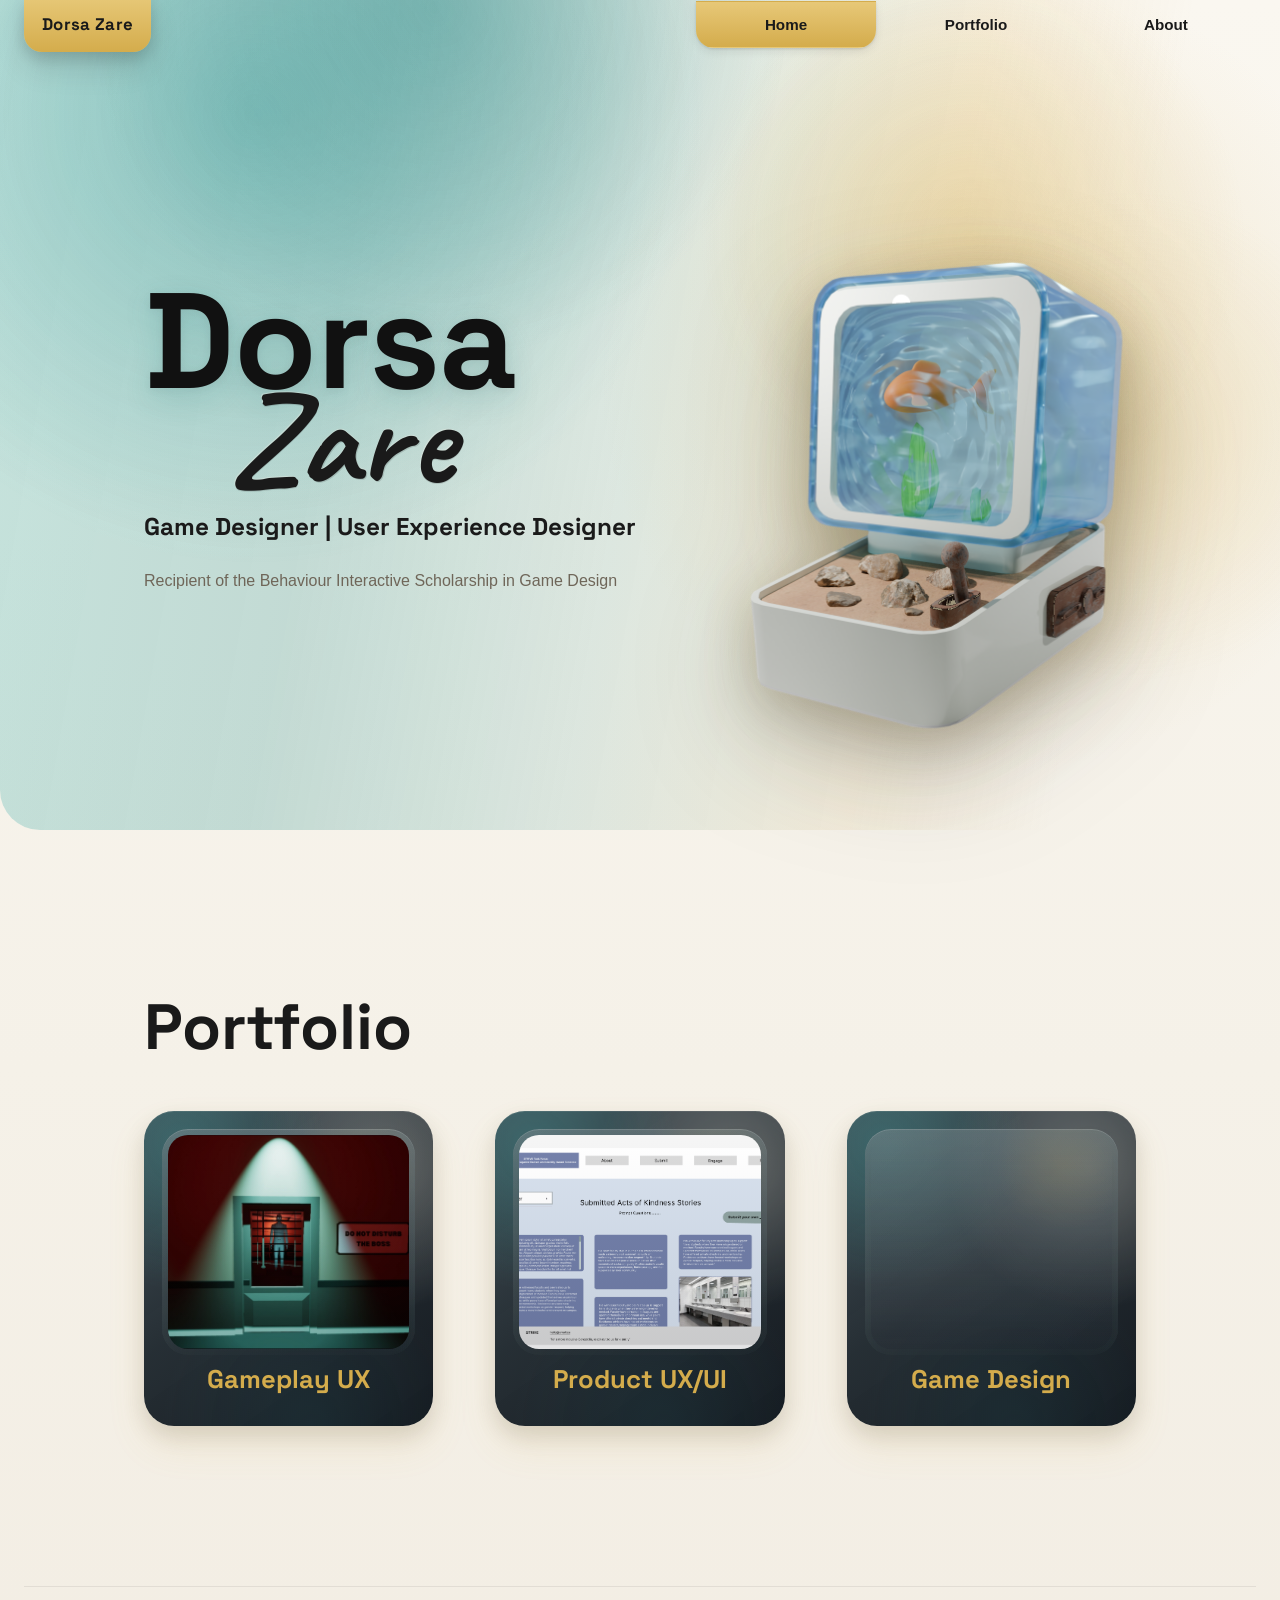
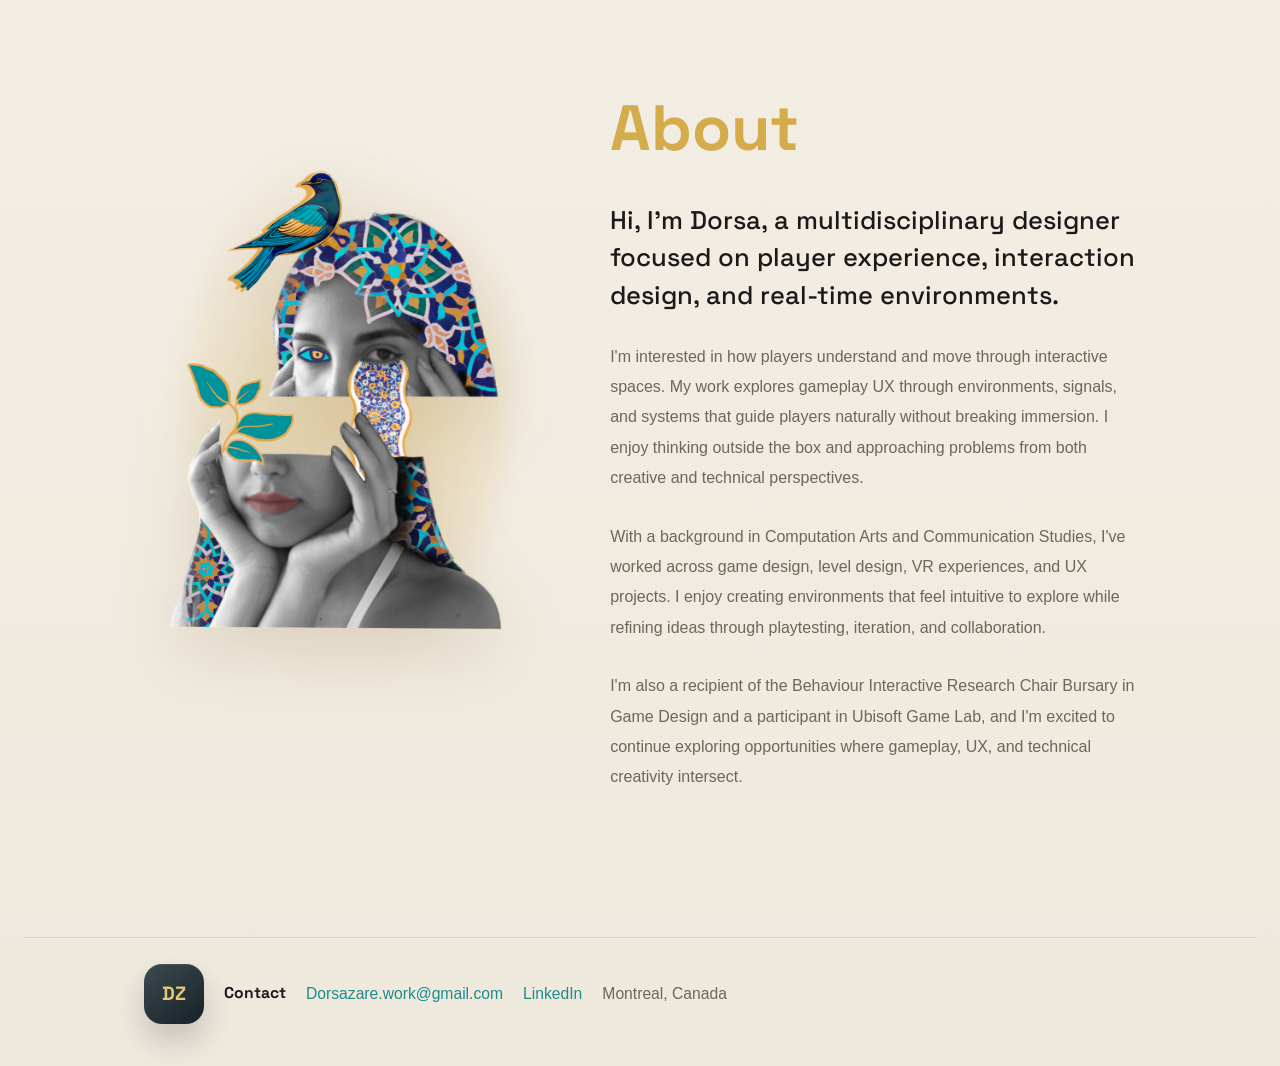
==== commit 36ece466: "Update portfolio pages and assets" ====
--- a/index.html
+++ b/index.html
@@ -4,6 +4,7 @@
   <meta charset="UTF-8">
   <meta name="viewport" content="width=device-width, initial-scale=1.0">
   <title>Dorsa Zare | Portfolio</title>
+  <link rel="icon" href="favicon.svg" type="image/svg+xml">
   <link rel="stylesheet" href="style.css">
 </head>
 <body>
@@ -17,7 +18,7 @@
           <div class="dropdown-menu" aria-label="Portfolio projects">
             <a class="dropdown-link" href="gameplay-ux.html">Gameplay UX</a>
             <a class="dropdown-link" href="product-ux-ui.html">Product UX/UI</a>
-            <a class="dropdown-link" href="level-design-game-design.html">Level Design | Game Design</a>
+            <a class="dropdown-link" href="level-design-game-design.html">Game Design</a>
           </div>
         </div>
         <a class="nav-link" href="#about">About</a>
@@ -66,7 +67,7 @@
           <a class="portfolio-card" href="level-design-game-design.html">
             <div class="portfolio-thumb portfolio-thumb-level" aria-hidden="true">
             </div>
-            <h3>Level Design | Game Design</h3>
+            <h3>Game Design</h3>
           </a>
         </div>
       </section>
@@ -122,5 +123,6 @@
       </p>
     </footer>
   </div>
+  <script src="nav.js"></script>
 </body>
 </html>
--- a/style.css
+++ b/style.css
@@ -55,7 +55,7 @@
 
 .site-header {
   position: fixed;
-  top: 0;
+  top: -4px;
   left: 50%;
   z-index: 30;
   width: min(1800px, calc(100% - 48px));
@@ -83,7 +83,7 @@
   justify-content: center;
   width: auto;
   min-height: 0;
-  margin-top: 24px;
+  margin-top: 10px;
   padding: 0 4px;
   background: transparent;
   color: #ffffff;
@@ -104,8 +104,8 @@
 .brand {
   display: inline-flex;
   align-items: center;
-  min-height: 76px;
-  padding: 0 22px;
+  min-height: 56px;
+  padding: 0 18px;
   border-radius: 0 0 18px 18px;
   background: linear-gradient(180deg, #e7c878, var(--accent));
   color: var(--nav-text);
@@ -120,11 +120,11 @@
 .site-nav {
   display: flex;
   align-items: center;
-  gap: 18px;
-  opacity: 0;
-  transform: translateY(-100%);
+  gap: 10px;
+  opacity: 1;
+  transform: translateY(0);
   transition: opacity 220ms ease, transform 220ms ease;
-  pointer-events: none;
+  pointer-events: auto;
 }
 
 .nav-dropdown {
@@ -140,8 +140,14 @@
   top: 0;
   left: 0;
   right: 0;
-  height: 92px;
+  height: 64px;
   pointer-events: auto;
+}
+
+body.nav-hidden .site-nav {
+  opacity: 0;
+  transform: translateY(-100%);
+  pointer-events: none;
 }
 
 .site-header:hover .site-nav,
@@ -153,7 +159,7 @@
 
 .nav-link {
   min-width: 180px;
-  padding: 22px 28px;
+  padding: 14px 22px;
   border-radius: 0 0 18px 18px;
   text-align: center;
   color: var(--nav-text);
@@ -180,7 +186,7 @@
   position: absolute;
   top: calc(100% + 10px);
   left: 50%;
-  min-width: 250px;
+  min-width: 190px;
   padding: 10px;
   border: 1px solid var(--nav-dropdown-border);
   border-radius: 18px;
@@ -240,11 +246,11 @@
   z-index: -1;
   border-radius: 0 0 40px 40px;
   background:
-    radial-gradient(circle at 76% 34%, rgba(212, 172, 76, 0.24), transparent 24%),
-    radial-gradient(circle at 88% 56%, rgba(212, 172, 76, 0.16), transparent 20%),
-    radial-gradient(circle at 20% 20%, rgba(28, 140, 139, 0.3), transparent 36%),
-    radial-gradient(circle at 34% 8%, rgba(21, 115, 114, 0.26), transparent 30%),
-    linear-gradient(100deg, rgba(43, 166, 165, 0.28) 0%, rgba(28, 140, 139, 0.23) 26%, rgba(28, 140, 139, 0.12) 48%, rgba(212, 172, 76, 0.08) 68%, rgba(245, 241, 232, 0) 82%);
+    radial-gradient(circle at 76% 34%, rgba(212, 172, 76, 0.28), transparent 24%),
+    radial-gradient(circle at 88% 56%, rgba(212, 172, 76, 0.18), transparent 20%),
+    radial-gradient(circle at 20% 20%, rgba(28, 140, 139, 0.38), transparent 36%),
+    radial-gradient(circle at 34% 8%, rgba(21, 115, 114, 0.32), transparent 30%),
+    linear-gradient(100deg, rgba(54, 180, 178, 0.26) 0%, rgba(28, 140, 139, 0.24) 28%, rgba(28, 140, 139, 0.12) 50%, rgba(212, 172, 76, 0.1) 70%, rgba(245, 241, 232, 0) 84%);
 }
 
 .hero-copy {
@@ -257,20 +263,20 @@
   justify-items: start;
   gap: 0.02em;
   font-family: "Space Grotesk", "Segoe UI", Arial, sans-serif;
-  font-size: clamp(5.1rem, 10vw, 8.8rem);
+  font-size: clamp(5.5rem, 10.6vw, 9.3rem);
   font-weight: 700;
   line-height: 0.85;
 }
 
 .hero-title-accent {
-  color: #ffffff;
+  color: #111111;
   text-shadow:
     0 10px 30px rgba(21, 115, 114, 0.16),
     0 2px 10px rgba(0, 0, 0, 0.06);
 }
 
 .hero-title-script {
-  margin-top: -0.22em;
+  margin-top: -0.14em;
   margin-left: 5.3rem;
   color: var(--text);
   font-family: "Caveat", "Segoe Script", cursive;
@@ -302,7 +308,21 @@
 .hero-visual {
   position: relative;
   min-height: 660px;
-  overflow: hidden;
+  overflow: visible;
+}
+
+.hero-visual::before {
+  content: "";
+  position: absolute;
+  right: 10%;
+  bottom: 8%;
+  width: min(520px, 72%);
+  height: min(520px, 72%);
+  border-radius: 50%;
+  background:
+    radial-gradient(circle, rgba(236, 228, 214, 0.34) 0%, rgba(212, 172, 76, 0.16) 34%, rgba(212, 172, 76, 0) 72%);
+  filter: blur(28px);
+  pointer-events: none;
 }
 
 .visual-stage {
@@ -314,7 +334,10 @@
   right: 7%;
   bottom: 1%;
   width: min(640px, 92%);
-  filter: drop-shadow(0 18px 30px rgba(0, 0, 0, 0.12));
+  filter:
+    drop-shadow(0 20px 26px rgba(0, 0, 0, 0.12))
+    drop-shadow(0 34px 56px rgba(18, 26, 34, 0.26))
+    drop-shadow(0 8px 22px rgba(212, 172, 76, 0.18));
   animation: float-object 6s ease-in-out infinite;
   background: transparent;
 }
@@ -365,8 +388,19 @@
 
 .portfolio-card {
   display: grid;
-  gap: 24px;
-  transition: transform 220ms ease, filter 220ms ease;
+  gap: 10px;
+  padding: 18px 18px 28px;
+  border-radius: 30px;
+  background:
+    radial-gradient(circle at 14% 12%, rgba(60, 164, 160, 0.34), transparent 38%),
+    radial-gradient(circle at 84% 18%, rgba(236, 228, 214, 0.3), transparent 40%),
+    radial-gradient(circle at 58% 100%, rgba(30, 77, 86, 0.22), transparent 42%),
+    linear-gradient(145deg, rgba(62, 74, 82, 0.98), rgba(31, 40, 46, 0.97) 48%, rgba(16, 21, 27, 0.98));
+  box-shadow:
+    0 20px 38px rgba(212, 172, 76, 0.12),
+    0 10px 22px rgba(0, 0, 0, 0.12),
+    0 1px 0 rgba(255, 255, 255, 0.08) inset;
+  transition: transform 220ms ease, filter 220ms ease, box-shadow 220ms ease;
   transform-origin: center;
 }
 
@@ -374,6 +408,10 @@
 .portfolio-card:focus-visible {
   transform: translateY(-10px) scale(1.025);
   filter: saturate(1.03);
+  box-shadow:
+    0 28px 48px rgba(212, 172, 76, 0.18),
+    0 14px 28px rgba(0, 0, 0, 0.16),
+    0 1px 0 rgba(255, 255, 255, 0.1) inset;
 }
 
 .portfolio-card:focus-visible {
@@ -381,8 +419,8 @@
 }
 
 .portfolio-card h3 {
-  margin: 0;
-  color: var(--accent-2);
+  margin: 0 0 4px;
+  color: var(--accent);
   font-family: "Space Grotesk", "Segoe UI", Arial, sans-serif;
   font-size: clamp(1.45rem, 2vw, 2.05rem);
   font-weight: 700;
@@ -395,47 +433,69 @@
   aspect-ratio: 1.12 / 1;
   border-radius: 26px;
   overflow: hidden;
-  border: 5px solid rgba(212, 172, 76, 0.82);
-  background: linear-gradient(180deg, rgba(255, 255, 255, 0.45), rgba(236, 228, 214, 0.9));
+  padding: 6px;
+  border: 0;
+  background:
+    linear-gradient(180deg, rgba(70, 90, 96, 0.48), rgba(40, 54, 58, 0.34)),
+    linear-gradient(135deg, rgba(255, 255, 255, 0.08), rgba(255, 255, 255, 0));
   box-shadow:
-    0 0 0 1px rgba(255, 243, 214, 0.85) inset,
-    0 22px 34px rgba(113, 86, 28, 0.14),
-    0 12px 22px rgba(0, 0, 0, 0.1);
-  transition: transform 220ms ease, box-shadow 220ms ease, border-color 220ms ease;
+    0 1px 0 rgba(255, 255, 255, 0.14) inset;
+  transition: transform 220ms ease, box-shadow 220ms ease, border-color 220ms ease, filter 220ms ease;
+  isolation: isolate;
+}
+
+.portfolio-thumb::before {
+  content: "";
+  position: absolute;
+  inset: 6px;
+  border-radius: 20px;
+  background-image: var(--portfolio-image);
+  background-size: cover;
+  background-position: var(--portfolio-position, center center);
+  background-repeat: no-repeat;
+  box-shadow:
+    0 14px 26px rgba(18, 22, 30, 0.14);
+  z-index: 1;
+}
+
+.portfolio-thumb::after {
+  content: "";
+  position: absolute;
+  inset: 0;
+  background:
+    linear-gradient(180deg, rgba(255, 255, 255, 0.12), rgba(255, 255, 255, 0)),
+    radial-gradient(circle at 78% 16%, rgba(212, 172, 76, 0.14), transparent 24%);
+  pointer-events: none;
+  z-index: 0;
 }
 
 .portfolio-card:hover .portfolio-thumb,
 .portfolio-card:focus-visible .portfolio-thumb {
   transform: scale(1.02);
-  border-color: rgba(212, 172, 76, 0.96);
   box-shadow:
-    0 0 0 1px rgba(255, 243, 214, 0.92) inset,
-    0 28px 42px rgba(113, 86, 28, 0.2),
-    0 16px 28px rgba(0, 0, 0, 0.12);
+    0 1px 0 rgba(255, 255, 255, 0.2) inset;
+  filter: saturate(1.04);
 }
 
 .portfolio-thumb-gameplay {
-  background-image:
+  --portfolio-image:
     linear-gradient(180deg, rgba(8, 10, 10, 0.04), rgba(8, 10, 10, 0.18)),
     url("portfolio-gameplay.jpg");
-  background-size: cover;
-  background-position: center center;
+  --portfolio-position: center center;
 }
 
 .portfolio-thumb-product {
-  background-image:
+  --portfolio-image:
     linear-gradient(180deg, rgba(255, 255, 255, 0.04), rgba(17, 24, 39, 0.08)),
     url("portfolio-product.png");
-  background-size: cover;
-  background-position: center top;
+  --portfolio-position: center top;
 }
 
 .portfolio-thumb-level {
-  background-image:
+  --portfolio-image:
     linear-gradient(180deg, rgba(14, 10, 24, 0.02), rgba(14, 10, 24, 0.18)),
     url("portfolio-level.png");
-  background-size: cover;
-  background-position: 40% 44%;
+  --portfolio-position: 40% 44%;
 }
 
 .content-placeholder {
@@ -522,15 +582,18 @@
 .footer-mark {
   display: inline-grid;
   place-items: center;
-  width: 46px;
-  height: 46px;
-  border-radius: 999px;
-  background: linear-gradient(180deg, #e7c878, var(--accent));
-  color: var(--text);
-  font-family: "Space Grotesk", "Segoe UI", Arial, sans-serif;
-  font-size: 1rem;
+  width: 60px;
+  height: 60px;
+  border-radius: 18px;
+  background: linear-gradient(145deg, #3b4a52, #182026);
+  color: #e7c878;
+  font-family: "Space Grotesk", "Segoe UI", Arial, sans-serif;
+  font-size: 1.2rem;
   font-weight: 700;
-  box-shadow: var(--shadow-1);
+  box-shadow:
+    0 16px 30px rgba(16, 20, 27, 0.18),
+    inset 0 1px 0 rgba(255, 255, 255, 0.08);
+  letter-spacing: 0.02em;
   flex: 0 0 auto;
 }
 
@@ -605,20 +668,25 @@
 
 .project-hero-note {
   max-width: none;
-  margin-top: 0;
+  margin-top: 6px;
+  margin-right: 10px;
   padding: 22px 24px;
-  border: 1px solid rgba(212, 172, 76, 0.3);
+  border: 1px solid rgba(255, 255, 255, 0.08);
   border-radius: 24px;
-  background: rgba(255, 251, 244, 0.56);
+  background:
+    linear-gradient(155deg, rgba(69, 80, 88, 0.98), rgba(35, 43, 49, 0.98) 54%, rgba(18, 23, 29, 0.98)),
+    linear-gradient(180deg, rgba(255, 255, 255, 0.06), rgba(255, 255, 255, 0));
   box-shadow:
-    0 18px 36px rgba(113, 86, 28, 0.08),
-    inset 0 1px 0 rgba(255, 255, 255, 0.46);
+    0 26px 44px rgba(13, 18, 24, 0.24),
+    0 12px 24px rgba(0, 0, 0, 0.14),
+    inset 0 1px 0 rgba(255, 255, 255, 0.1),
+    inset 0 -14px 24px rgba(0, 0, 0, 0.12);
   backdrop-filter: blur(10px);
 }
 
 .project-hero-note p {
   margin: 0;
-  color: rgba(26, 26, 26, 0.82);
+  color: rgba(244, 239, 229, 0.9);
   font-size: clamp(1rem, 1.3vw, 1.12rem);
   line-height: 1.85;
 }
@@ -749,6 +817,22 @@
   justify-self: stretch;
 }
 
+.product-page-body .work-showcase-media {
+  border: 0;
+  box-shadow: none;
+  background: transparent;
+}
+
+.product-page-body .work-showcase-media-square {
+  aspect-ratio: 1 / 1;
+  max-width: 520px;
+  justify-self: center;
+}
+
+.product-page-body .work-showcase-media-square img {
+  object-fit: contain;
+}
+
 .work-showcase-copy h2 {
   margin: 0;
   color: var(--text);
@@ -818,12 +902,91 @@
   --nav-dropdown-bg: rgba(33, 35, 43, 0.96);
   --nav-dropdown-border: rgba(212, 172, 76, 0.3);
   --nav-dropdown-shadow: 0 20px 36px rgba(0, 0, 0, 0.32);
+  --detail-surface: rgba(21, 115, 114, 0.12);
+  --detail-surface-strong: rgba(16, 24, 28, 0.9);
+  --detail-line: rgba(212, 172, 76, 0.32);
+  --detail-muted: rgba(243, 239, 230, 0.72);
+}
+
+.detail-body .site-header {
+  position: fixed;
+  top: -4px;
+  left: 0;
+  width: 100%;
+  transform: none;
+  justify-content: space-between;
+  padding: 0 clamp(10px, 1.6vw, 18px);
+}
+
+.detail-body .site-nav {
+  margin-left: auto;
+  flex-wrap: wrap;
+  justify-content: flex-end;
+  gap: 12px;
+}
+
+.detail-body .nav-link {
+  min-width: clamp(120px, 12vw, 180px);
+}
+
+.detail-body .brand {
+  background: linear-gradient(180deg, #e7c878, var(--accent));
+  color: var(--nav-text);
+  box-shadow: var(--shadow-2);
+}
+
+.detail-body .nav-link {
+  background: rgba(15, 22, 27, 0.72);
+  border-color: rgba(212, 172, 76, 0.18);
+  box-shadow: 0 14px 28px rgba(0, 0, 0, 0.14);
+}
+
+.detail-body .nav-link-active {
+  background: linear-gradient(180deg, #e7c878, var(--accent));
+  color: #16181d;
+}
+
+.detail-body .dropdown-link:hover,
+.detail-body .dropdown-link:focus-visible {
+  background: rgba(28, 140, 139, 0.18);
+  color: #f4efe5;
 }
 
 .detail-page {
-  width: min(1800px, 100%);
-  margin: 0 auto;
-  padding-bottom: 72px;
+  width: 100%;
+  margin: 0;
+  padding-bottom: 0;
+}
+
+.detail-body .site-footer {
+  margin-top: 104px;
+  border-top: 1px solid var(--detail-line);
+  background: linear-gradient(180deg, rgba(13, 18, 22, 0), rgba(13, 18, 22, 0.52));
+}
+
+.detail-body .footer-mark {
+  background: linear-gradient(145deg, #3b4a52, #182026);
+  color: #e7c878;
+  box-shadow:
+    0 16px 30px rgba(0, 0, 0, 0.22),
+    inset 0 1px 0 rgba(255, 255, 255, 0.08);
+}
+
+.detail-body .footer-line {
+  color: var(--detail-muted);
+}
+
+.detail-body .footer-line span:first-child {
+  color: var(--accent);
+}
+
+.detail-body .footer-line a {
+  color: #71d6d0;
+}
+
+.detail-body .footer-line a:hover,
+.detail-body .footer-line a:focus-visible {
+  color: #9ae7df;
 }
 
 .detail-hero {
@@ -831,13 +994,146 @@
   padding-top: 0;
 }
 
+.detail-hero-layout {
+  width: min(100%, 1240px);
+  margin: 0 auto;
+  display: grid;
+  grid-template-columns: minmax(320px, 0.8fr) minmax(360px, 1fr);
+  gap: 40px;
+  align-items: center;
+  padding: 150px 24px 0;
+}
+
+.detail-hero-showcase {
+  display: flex;
+  justify-content: center;
+}
+
+.detail-hero-showcase img {
+  display: block;
+  width: min(100%, 720px);
+  height: auto;
+}
+
+.detail-hero-layout .detail-card {
+  width: 100%;
+  margin: 0;
+}
+
+.detail-hero-metro {
+  overflow: hidden;
+  background:
+    radial-gradient(circle at 18% 24%, rgba(38, 153, 166, 0.16), transparent 34%),
+    radial-gradient(circle at 82% 18%, rgba(232, 188, 82, 0.16), transparent 30%),
+    linear-gradient(180deg, rgba(18, 24, 31, 0.14), rgba(18, 24, 31, 0.04));
+}
+
+.detail-hero-layout-metro {
+  width: min(100%, 1440px);
+  grid-template-columns: minmax(340px, 0.95fr) minmax(420px, 0.9fr);
+  gap: 56px;
+  align-items: center;
+  padding-top: 146px;
+  padding-bottom: 72px;
+  position: relative;
+}
+
+.detail-hero-layout-metro::after {
+  content: none;
+}
+
+.detail-card-metro {
+  padding: 0;
+  border: 0;
+  background: transparent;
+  color: #f6f2e8;
+  box-shadow: none;
+  backdrop-filter: none;
+}
+
+.detail-card-metro h1 {
+  color: #f7f3eb;
+  font-size: clamp(4rem, 8vw, 7.2rem);
+  line-height: 0.92;
+  letter-spacing: -0.03em;
+  margin-bottom: 30px;
+}
+
+.detail-card-metro .detail-subtitle {
+  margin: 0 0 48px;
+  color: #f4efe5;
+  font-size: clamp(1.45rem, 2vw, 2.05rem);
+  font-weight: 500;
+  letter-spacing: 0;
+  line-height: 1.35;
+  text-transform: none;
+}
+
+.detail-meta-metro {
+  width: min(100%, 640px);
+  gap: 26px;
+  padding: 30px 34px;
+  border: 1px solid rgba(245, 239, 230, 0.42);
+  border-radius: 18px;
+  background: rgba(255, 255, 255, 0.02);
+  box-shadow: 0 18px 36px rgba(0, 0, 0, 0.18);
+}
+
+.detail-meta-metro p {
+  color: #f4efe5;
+  font-size: clamp(1.2rem, 1.7vw, 1.6rem);
+  line-height: 1.55;
+}
+
+.detail-meta-metro strong {
+  color: #ffffff;
+  font-weight: 700;
+}
+
+.detail-hero-showcase-metro {
+  justify-content: flex-end;
+  position: relative;
+  z-index: 1;
+}
+
+.detail-hero-showcase-metro img {
+  width: min(100%, 760px);
+}
+
+.detail-hero-copy {
+  display: grid;
+  gap: 28px;
+}
+
+.metro-hero-kicker {
+  color: rgba(244, 239, 229, 0.78);
+  font-family: "Space Grotesk", "Segoe UI", Arial, sans-serif;
+  font-size: 1rem;
+  font-weight: 700;
+  letter-spacing: 0.16em;
+  text-transform: uppercase;
+}
+
+.metro-hero-title {
+  margin: 0;
+  color: #f7f3eb;
+  font-family: "Space Grotesk", "Segoe UI", Arial, sans-serif;
+  font-size: clamp(4rem, 8vw, 7.2rem);
+  line-height: 0.92;
+  letter-spacing: -0.03em;
+}
+
+.metro-detail-card {
+  width: min(100%, 640px);
+  margin: 0;
+}
+
+.metro-detail-card .detail-subtitle {
+  margin: 0 0 24px;
+}
+
 .detail-hero::after {
-  content: "";
-  position: absolute;
-  inset: 0 0 0 0;
-  height: 420px;
-  background: linear-gradient(180deg, rgba(84, 86, 95, 0.28), rgba(84, 86, 95, 0.12));
-  pointer-events: none;
+  content: none;
 }
 
 .detail-hero-image {
@@ -845,7 +1141,11 @@
   width: 100%;
   height: 420px;
   object-fit: cover;
-  object-position: center 22%;
+  object-position: center 32%;
+}
+
+.detail-hero-image-vr {
+  object-position: center 42%;
 }
 
 .detail-card {
@@ -873,6 +1173,16 @@
   margin-bottom: 26px;
 }
 
+.detail-subtitle {
+  margin: -10px 0 22px;
+  color: var(--accent-2);
+  font-family: "Space Grotesk", "Segoe UI", Arial, sans-serif;
+  font-size: 0.98rem;
+  font-weight: 700;
+  letter-spacing: 0.12em;
+  text-transform: uppercase;
+}
+
 .detail-meta {
   display: grid;
   gap: 18px;
@@ -888,6 +1198,515 @@
 .detail-meta strong {
   font-family: "Space Grotesk", "Segoe UI", Arial, sans-serif;
   font-weight: 700;
+}
+
+.detail-actions {
+  margin-top: 28px;
+}
+
+.detail-video-section {
+  display: flex;
+  justify-content: center;
+  padding: 104px 24px 0;
+}
+
+.detail-video-card {
+  width: min(100%, 980px);
+  display: grid;
+  gap: 20px;
+}
+
+.detail-video-card h2 {
+  margin: 0;
+  text-align: center;
+  color: var(--accent);
+  font-family: "Space Grotesk", "Segoe UI", Arial, sans-serif;
+  font-size: clamp(1.6rem, 2.8vw, 2.4rem);
+  text-shadow: 0 8px 22px rgba(21, 115, 114, 0.18);
+}
+
+.detail-video-embed {
+  position: relative;
+  width: 100%;
+  padding-top: 56.25%;
+  border-radius: 24px;
+  overflow: hidden;
+  border: 2px solid rgba(212, 172, 76, 0.6);
+  box-shadow: 0 28px 56px rgba(0, 0, 0, 0.28);
+}
+
+.detail-video-embed iframe {
+  position: absolute;
+  inset: 0;
+  width: 100%;
+  height: 100%;
+  border: 0;
+}
+
+.detail-video-embed-local {
+  padding-top: 56.25%;
+}
+
+.detail-video-embed-local video {
+  position: absolute;
+  inset: 0;
+  width: 100%;
+  height: 100%;
+  object-fit: contain;
+  background: #000000;
+}
+
+.detail-note-section {
+  display: flex;
+  justify-content: center;
+  padding: 88px 24px 0;
+}
+
+.detail-note-card {
+  width: min(100%, 980px);
+  padding: 30px 32px;
+  border-radius: 24px;
+  background:
+    linear-gradient(180deg, rgba(21, 115, 114, 0.14), rgba(255, 250, 241, 0.03)),
+    rgba(255, 250, 241, 0.03);
+  box-shadow: 0 18px 34px rgba(0, 0, 0, 0.12);
+}
+
+.detail-note-card h2 {
+  margin: 0 0 14px;
+  color: var(--accent);
+  font-family: "Space Grotesk", "Segoe UI", Arial, sans-serif;
+  font-size: clamp(1.3rem, 2.3vw, 1.9rem);
+}
+
+.detail-note-card p {
+  margin: 0;
+  color: rgba(243, 239, 230, 0.92);
+  font-size: 1.04rem;
+  line-height: 1.8;
+}
+
+.detail-split-section {
+  padding: 88px 24px 0;
+}
+
+.detail-split-grid {
+  width: min(100%, 1180px);
+  margin: 0 auto;
+  display: grid;
+  grid-template-columns: repeat(2, minmax(0, 1fr));
+  gap: 34px;
+}
+
+.detail-split-card {
+  display: grid;
+  gap: 28px;
+  padding: 34px 34px 38px;
+  border: 2px solid rgba(245, 239, 228, 0.9);
+  border-radius: 18px;
+  background: rgba(12, 13, 18, 0.72);
+}
+
+.detail-split-title {
+  margin: 0;
+  font-family: "Space Grotesk", "Segoe UI", Arial, sans-serif;
+  font-size: clamp(2.2rem, 4.4vw, 4rem);
+  line-height: 0.95;
+}
+
+.detail-split-title-problem {
+  color: #ffca59;
+}
+
+.detail-split-title-goal {
+  color: #7bd5df;
+}
+
+.detail-split-card p {
+  margin: 0;
+  color: rgba(243, 239, 230, 0.96);
+  font-size: clamp(1.08rem, 1.35vw, 1.22rem);
+  line-height: 1.55;
+}
+
+.detail-split-list {
+  margin: 0;
+  padding-left: 22px;
+  color: rgba(243, 239, 230, 0.96);
+  font-size: clamp(1.02rem, 1.28vw, 1.14rem);
+  line-height: 1.7;
+}
+
+.detail-split-list li + li {
+  margin-top: 10px;
+}
+
+.detail-principles {
+  display: grid;
+  gap: 22px;
+}
+
+.detail-principles strong {
+  display: block;
+  margin-bottom: 8px;
+  color: #ffffff;
+  font-family: "Space Grotesk", "Segoe UI", Arial, sans-serif;
+  font-size: 1.12rem;
+  font-weight: 700;
+}
+
+.detail-principles p {
+  margin: 0;
+}
+
+.detail-feature-section {
+  padding: 112px 24px 0;
+}
+
+.detail-feature-grid {
+  width: min(100%, 1180px);
+  margin: 0 auto;
+  display: grid;
+  grid-template-columns: minmax(280px, 0.9fr) minmax(320px, 1.1fr);
+  gap: 44px;
+  align-items: center;
+}
+
+.detail-feature-grid-reverse .detail-feature-copy {
+  order: 2;
+}
+
+.detail-feature-grid-reverse .detail-feature-media {
+  order: 1;
+}
+
+.detail-feature-copy {
+  display: grid;
+  gap: 18px;
+  padding: 28px 30px;
+  border-radius: 0 24px 24px 0;
+  background: linear-gradient(180deg, rgba(21, 115, 114, 0.12), rgba(255, 255, 255, 0.02));
+  box-shadow: 0 20px 38px rgba(0, 0, 0, 0.12);
+}
+
+.detail-feature-copy h2 {
+  margin: 0;
+  color: var(--accent);
+  font-family: "Space Grotesk", "Segoe UI", Arial, sans-serif;
+  font-size: clamp(1.8rem, 3vw, 2.8rem);
+  line-height: 1.05;
+}
+
+.detail-feature-copy p {
+  margin: 0;
+  color: rgba(243, 239, 230, 0.9);
+  font-size: 1.04rem;
+  line-height: 1.85;
+}
+
+.detail-feature-list {
+  margin: 0;
+  padding-left: 22px;
+  color: rgba(243, 239, 230, 0.9);
+  font-size: 1.04rem;
+  line-height: 1.85;
+}
+
+.detail-feature-list li + li {
+  margin-top: 12px;
+}
+
+.detail-feature-media {
+  border-radius: 24px;
+  overflow: hidden;
+  border: 1px solid rgba(212, 172, 76, 0.54);
+  box-shadow: 0 28px 56px rgba(0, 0, 0, 0.24);
+  background: rgba(255, 255, 255, 0.04);
+}
+
+.detail-feature-media img {
+  display: block;
+  width: 100%;
+  height: auto;
+}
+
+.detail-feature-media-emphasis {
+  min-height: 100%;
+}
+
+.detail-feature-media-emphasis img {
+  height: 100%;
+  min-height: 420px;
+  object-fit: cover;
+}
+
+.detail-gallery-section {
+  padding: 112px 24px 0;
+}
+
+.detail-gallery-card {
+  width: min(100%, 1180px);
+  margin: 0 auto;
+  display: grid;
+  gap: 22px;
+  padding: 28px 30px 30px;
+  border-radius: 28px;
+  background: linear-gradient(180deg, rgba(21, 115, 114, 0.08), rgba(255, 255, 255, 0.02));
+  box-shadow: 0 24px 44px rgba(0, 0, 0, 0.18);
+}
+
+.detail-gallery-card-title-only {
+  padding: 0;
+  background: transparent;
+  box-shadow: none;
+}
+
+.strive-section-title {
+  color: #f6f2e8 !important;
+}
+
+.strive-decision-title {
+  font-size: clamp(1.5rem, 2.4vw, 2.2rem) !important;
+}
+
+.strive-sketch-image {
+  width: min(100%, 860px) !important;
+  justify-self: center;
+}
+
+.strive-inline-feature {
+  width: 100%;
+  gap: 30px;
+  align-items: center;
+}
+
+.strive-inline-copy {
+  padding: 0;
+  border-radius: 0;
+  background: transparent;
+  box-shadow: none;
+}
+
+.detail-gallery-card h2 {
+  margin: 0;
+  color: var(--accent);
+  font-family: "Space Grotesk", "Segoe UI", Arial, sans-serif;
+  font-size: clamp(1.8rem, 3vw, 2.6rem);
+  line-height: 1.05;
+}
+
+.detail-gallery-copy {
+  margin: 0;
+  color: rgba(243, 239, 230, 0.9);
+  font-size: 1.04rem;
+  line-height: 1.85;
+}
+
+.detail-gallery-card img {
+  display: block;
+  width: 100%;
+  height: auto;
+  border-radius: 24px;
+  border: 1px solid rgba(212, 172, 76, 0.54);
+  box-shadow: 0 28px 56px rgba(0, 0, 0, 0.24);
+  background: rgba(255, 255, 255, 0.04);
+}
+
+.detail-comparison-grid {
+  display: grid;
+  grid-template-columns: repeat(2, minmax(0, 1fr));
+  gap: 16px;
+}
+
+.detail-comparison-card {
+  margin: 0;
+  display: grid;
+  gap: 14px;
+}
+
+.detail-comparison-card img {
+  display: block;
+  width: 100%;
+  height: auto;
+  border-radius: 24px;
+  border: 1px solid rgba(212, 172, 76, 0.54);
+  box-shadow: 0 28px 56px rgba(0, 0, 0, 0.24);
+  background: rgba(255, 255, 255, 0.04);
+}
+
+.detail-comparison-card figcaption {
+  color: rgba(243, 239, 230, 0.82);
+  font-size: 0.98rem;
+  line-height: 1.5;
+}
+
+.detail-carousel-card {
+  overflow: hidden;
+}
+
+.detail-carousel {
+  position: relative;
+  display: block;
+  min-height: 700px;
+}
+
+.detail-carousel-stage {
+  padding: 12px 84px;
+}
+
+.detail-carousel-viewport {
+  display: grid;
+  grid-template-columns: minmax(180px, 0.8fr) minmax(240px, 1fr) minmax(180px, 0.8fr);
+  align-items: center;
+  gap: 28px;
+  min-height: 700px;
+}
+
+.detail-carousel-panel {
+  margin: 0;
+  transition: transform 220ms ease, opacity 220ms ease;
+}
+
+.detail-carousel-panel img {
+  display: block;
+  width: 100%;
+  height: auto;
+  border-radius: 28px;
+  background: #ffffff;
+  box-shadow: 0 18px 36px rgba(0, 0, 0, 0.22);
+}
+
+.detail-carousel-panel-prev,
+.detail-carousel-panel-next {
+  transform: scale(0.9);
+}
+
+.detail-carousel-panel-active {
+  transform: scale(1);
+}
+
+.detail-carousel-button {
+  position: absolute;
+  top: 50%;
+  z-index: 2;
+  display: inline-grid;
+  place-items: center;
+  width: 72px;
+  height: 72px;
+  border: 0;
+  border-radius: 999px;
+  background: rgba(245, 239, 230, 0.9);
+  color: #111218;
+  font-size: 3rem;
+  line-height: 1;
+  cursor: pointer;
+  box-shadow: 0 14px 30px rgba(0, 0, 0, 0.2);
+  transition: transform 180ms ease, background-color 180ms ease;
+  transform: translateY(-50%);
+}
+
+.detail-carousel-button:hover,
+.detail-carousel-button:focus-visible {
+  transform: translateY(-50%) scale(1.04);
+  background: #ffffff;
+  outline: none;
+}
+
+.detail-carousel-button-prev {
+  left: 0;
+}
+
+.detail-carousel-button-next {
+  right: 0;
+}
+
+.metro-solution-grid {
+  display: grid;
+  grid-template-columns: repeat(3, minmax(0, 1fr));
+  gap: 26px;
+}
+
+.metro-solution-card {
+  min-height: 100%;
+  padding: 30px 28px;
+  border-radius: 24px;
+  border: 1px solid rgba(245, 239, 230, 0.75);
+  background: rgba(236, 232, 228, 0.96);
+  box-shadow: 0 20px 40px rgba(0, 0, 0, 0.18);
+}
+
+.metro-solution-card h3 {
+  margin: 0 0 22px;
+  color: #111218;
+  font-family: "Space Grotesk", "Segoe UI", Arial, sans-serif;
+  font-size: clamp(1.45rem, 2vw, 1.9rem);
+  line-height: 1.15;
+}
+
+.metro-solution-list {
+  margin: 0;
+  padding-left: 24px;
+  color: #1c2028;
+  font-size: 1.02rem;
+  line-height: 1.65;
+}
+
+.metro-solution-list li + li {
+  margin-top: 10px;
+}
+
+.detail-prototype-viewer {
+  position: relative;
+  display: grid;
+  grid-template-columns: 64px minmax(0, 1fr) 64px;
+  gap: 18px;
+  align-items: center;
+}
+
+.detail-prototype-card {
+  margin: 0;
+  width: min(100%, 1240px);
+  border-radius: 24px;
+  overflow: hidden;
+  border: 1px solid rgba(212, 172, 76, 0.54);
+  box-shadow: 0 28px 56px rgba(0, 0, 0, 0.24);
+  background: rgba(255, 255, 255, 0.04);
+  justify-self: center;
+}
+
+.detail-prototype-card img {
+  display: block;
+  width: 100%;
+  height: auto;
+}
+
+.detail-prototype-viewer .detail-carousel-button {
+  position: static;
+  transform: none;
+  justify-self: center;
+}
+
+.detail-prototype-viewer .detail-carousel-button:hover,
+.detail-prototype-viewer .detail-carousel-button:focus-visible {
+  transform: scale(1.04);
+}
+
+.strive-prototype-grid {
+  width: min(100%, 1180px);
+  grid-template-columns: minmax(220px, 0.62fr) minmax(700px, 1.38fr);
+  gap: 20px;
+  align-items: start;
+  padding-top: 24px;
+  padding-bottom: 24px;
+}
+
+.strive-prototype-grid .detail-feature-copy {
+  align-self: stretch;
+  min-height: 100%;
+  padding: 0;
+  border-radius: 0;
+  background: transparent;
+  box-shadow: none;
 }
 
 .project-meta {
@@ -1066,6 +1885,109 @@
     margin-left: 24px;
   }
 
+  .detail-hero-layout {
+    grid-template-columns: 1fr;
+    gap: 28px;
+    padding-left: 24px;
+    padding-right: 24px;
+  }
+
+  .detail-hero-showcase img {
+    width: min(100%, 620px);
+  }
+
+  .detail-hero-layout-metro {
+    gap: 36px;
+    padding-bottom: 56px;
+  }
+
+  .detail-hero-layout-metro::after {
+    content: none;
+  }
+
+  .detail-card-metro .detail-subtitle {
+    margin-bottom: 34px;
+  }
+
+  .detail-hero-copy {
+    gap: 24px;
+  }
+
+  .detail-meta-metro {
+    width: 100%;
+  }
+
+  .detail-hero-showcase-metro {
+    justify-content: center;
+  }
+
+  .detail-video-section {
+    padding-top: 84px;
+    padding-left: 24px;
+    padding-right: 24px;
+  }
+
+  .detail-note-section {
+    padding-top: 68px;
+    padding-left: 24px;
+    padding-right: 24px;
+  }
+
+  .detail-split-section {
+    padding-top: 68px;
+    padding-left: 24px;
+    padding-right: 24px;
+  }
+
+  .detail-split-grid {
+    grid-template-columns: 1fr;
+  }
+
+  .detail-feature-section {
+    padding-top: 92px;
+    padding-left: 24px;
+    padding-right: 24px;
+  }
+
+  .detail-gallery-section {
+    padding-top: 92px;
+    padding-left: 24px;
+    padding-right: 24px;
+  }
+
+  .detail-comparison-grid {
+    grid-template-columns: 1fr;
+  }
+
+  .detail-carousel {
+    min-height: 640px;
+  }
+
+  .metro-solution-grid {
+    grid-template-columns: 1fr;
+  }
+
+  .strive-prototype-grid {
+    width: min(100%, 1180px);
+    grid-template-columns: 1fr;
+    padding-top: 0;
+    padding-bottom: 0;
+  }
+
+  .detail-prototype-viewer {
+    grid-template-columns: 1fr;
+  }
+
+  .detail-prototype-card {
+    width: min(100%, 920px);
+    justify-self: center;
+  }
+
+  .detail-carousel-stage {
+    padding-left: 56px;
+    padding-right: 56px;
+  }
+
   .project-hero {
     grid-template-columns: 1fr;
   }
@@ -1089,6 +2011,21 @@
 
   .project-page-hero-copy {
     grid-template-columns: 1fr;
+  }
+
+  .detail-feature-grid {
+    grid-template-columns: 1fr;
+  }
+
+  .detail-body .site-header {
+    padding-left: 24px;
+    padding-right: 24px;
+  }
+
+  .detail-body .nav-link {
+    min-width: 0;
+    padding-left: 20px;
+    padding-right: 20px;
   }
 }
 
@@ -1215,14 +2152,24 @@
     padding-top: 0;
   }
 
+  .detail-hero-layout {
+    gap: 18px;
+    padding-top: 36px;
+    padding-left: 12px;
+    padding-right: 12px;
+  }
+
   .detail-hero::after {
-    inset: 0 0 0 0;
-    height: 260px;
+    content: none;
   }
 
   .detail-hero-image {
     height: 260px;
-    object-position: center 22%;
+    object-position: center 32%;
+  }
+
+  .detail-hero-image-vr {
+    object-position: center 40%;
   }
 
   .detail-card {
@@ -1230,4 +2177,131 @@
     margin: -42px auto 0;
     padding: 26px 22px;
   }
-}
+
+  .detail-hero-showcase img {
+    width: min(100%, 420px);
+  }
+
+  .detail-hero-layout-metro {
+    padding-top: 28px;
+    padding-bottom: 46px;
+  }
+
+  .detail-hero-layout-metro::after {
+    content: none;
+  }
+
+  .detail-card-metro {
+    width: 100%;
+    margin: 0;
+    padding: 0;
+  }
+
+  .metro-hero-title {
+    font-size: clamp(3.1rem, 15vw, 4.6rem);
+  }
+
+  .detail-card-metro h1 {
+    font-size: clamp(3.1rem, 15vw, 4.6rem);
+    margin-bottom: 22px;
+  }
+
+  .detail-card-metro .detail-subtitle {
+    font-size: 1.15rem;
+    margin-bottom: 24px;
+  }
+
+  .detail-meta-metro {
+    gap: 18px;
+    padding: 22px 20px;
+  }
+
+  .detail-meta-metro p {
+    font-size: 1.05rem;
+  }
+
+  .detail-hero-showcase-metro img {
+    width: min(100%, 460px);
+  }
+
+  .detail-video-section {
+    padding-top: 56px;
+    padding-left: 12px;
+    padding-right: 12px;
+  }
+
+  .detail-note-section {
+    padding-top: 48px;
+    padding-left: 12px;
+    padding-right: 12px;
+  }
+
+  .detail-split-section {
+    padding-top: 48px;
+    padding-left: 12px;
+    padding-right: 12px;
+  }
+
+  .detail-split-card {
+    gap: 20px;
+    padding: 24px 20px 26px;
+  }
+
+  .detail-note-card {
+    padding: 22px 18px;
+  }
+
+  .detail-feature-section {
+    padding-top: 56px;
+    padding-left: 12px;
+    padding-right: 12px;
+  }
+
+  .detail-feature-copy {
+    padding: 22px 18px;
+  }
+
+  .detail-feature-media-emphasis img {
+    min-height: 0;
+    height: auto;
+  }
+
+  .detail-gallery-section {
+    padding-top: 56px;
+    padding-left: 12px;
+    padding-right: 12px;
+  }
+
+  .detail-gallery-card {
+    padding: 22px 18px 24px;
+  }
+
+  .detail-carousel {
+    min-height: 520px;
+  }
+
+  .metro-solution-card {
+    padding: 24px 20px;
+  }
+
+  .detail-carousel-stage {
+    padding-left: 58px;
+    padding-right: 58px;
+  }
+
+  .detail-carousel-viewport {
+    grid-template-columns: 1fr;
+    min-height: 0;
+  }
+
+  .detail-carousel-panel-prev,
+  .detail-carousel-panel-next {
+    display: none;
+  }
+
+  .detail-carousel-button {
+    width: 52px;
+    height: 52px;
+    font-size: 2.4rem;
+  }
+}
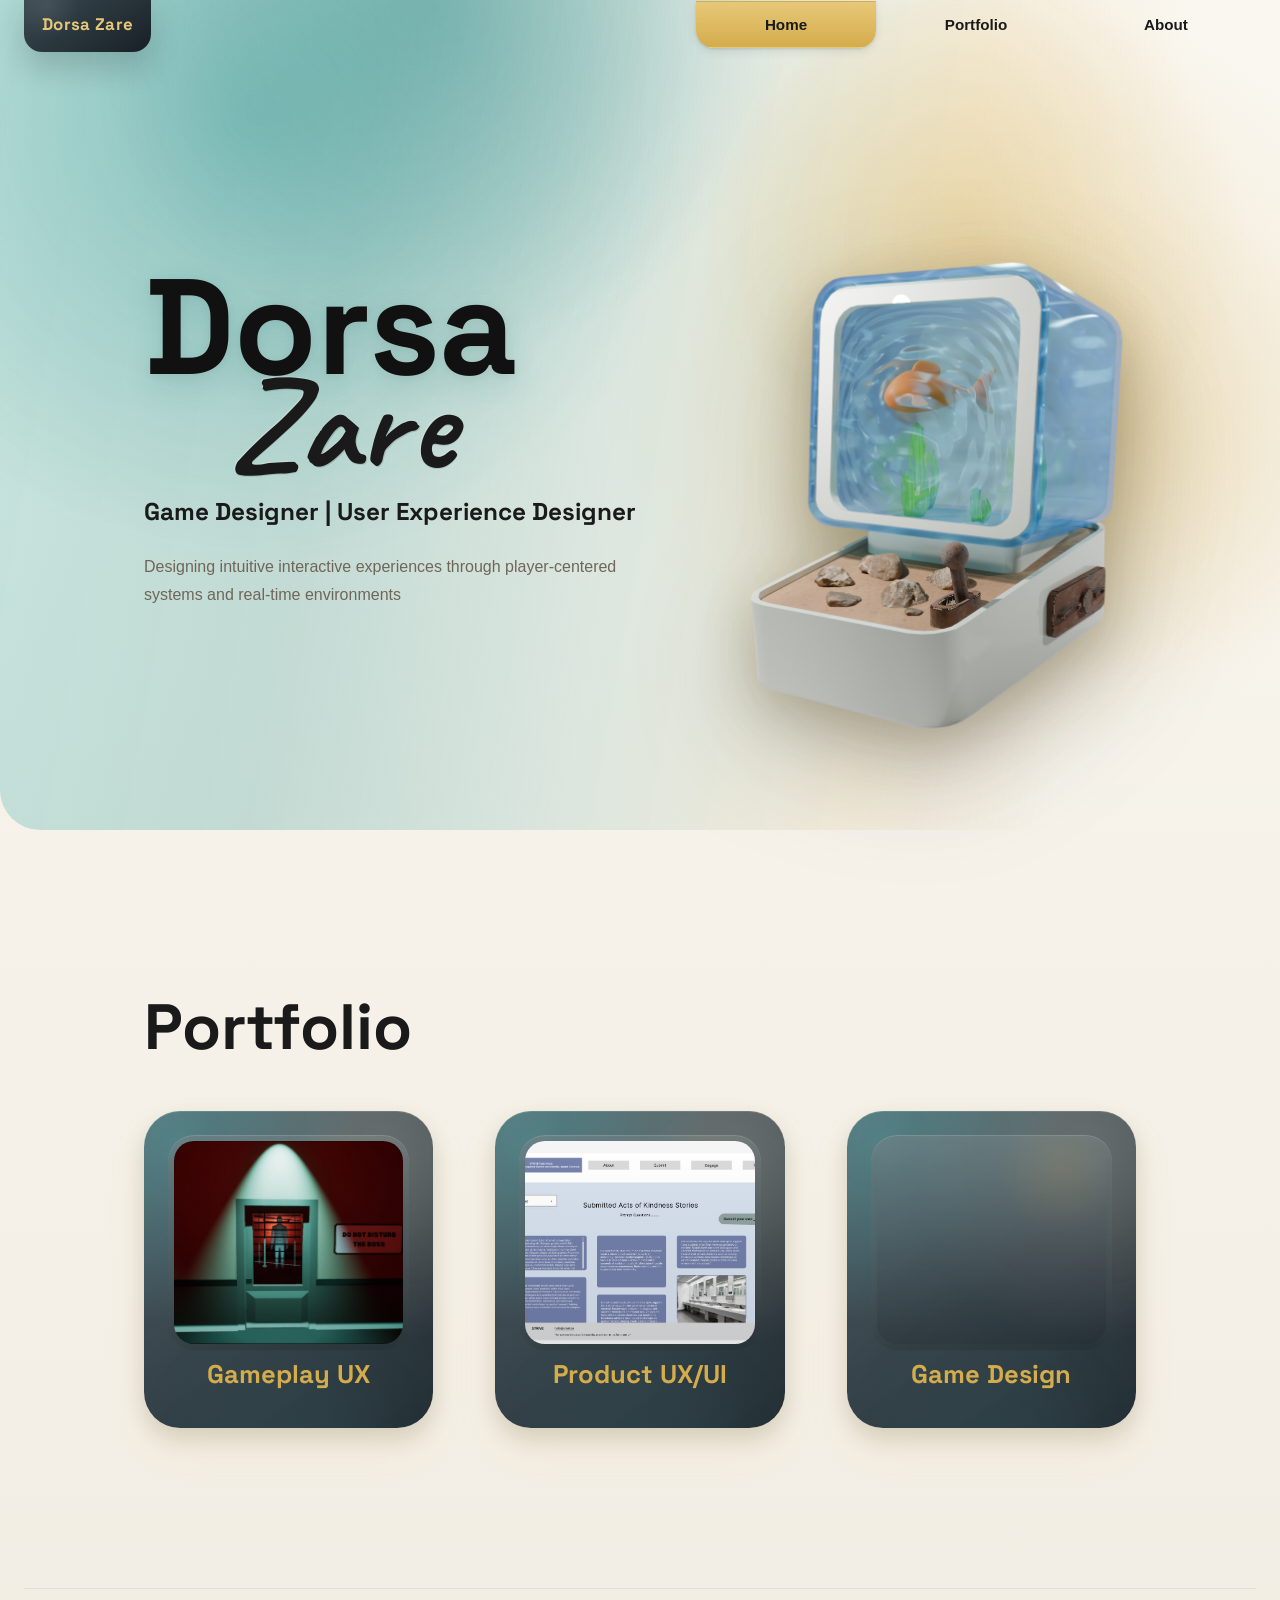
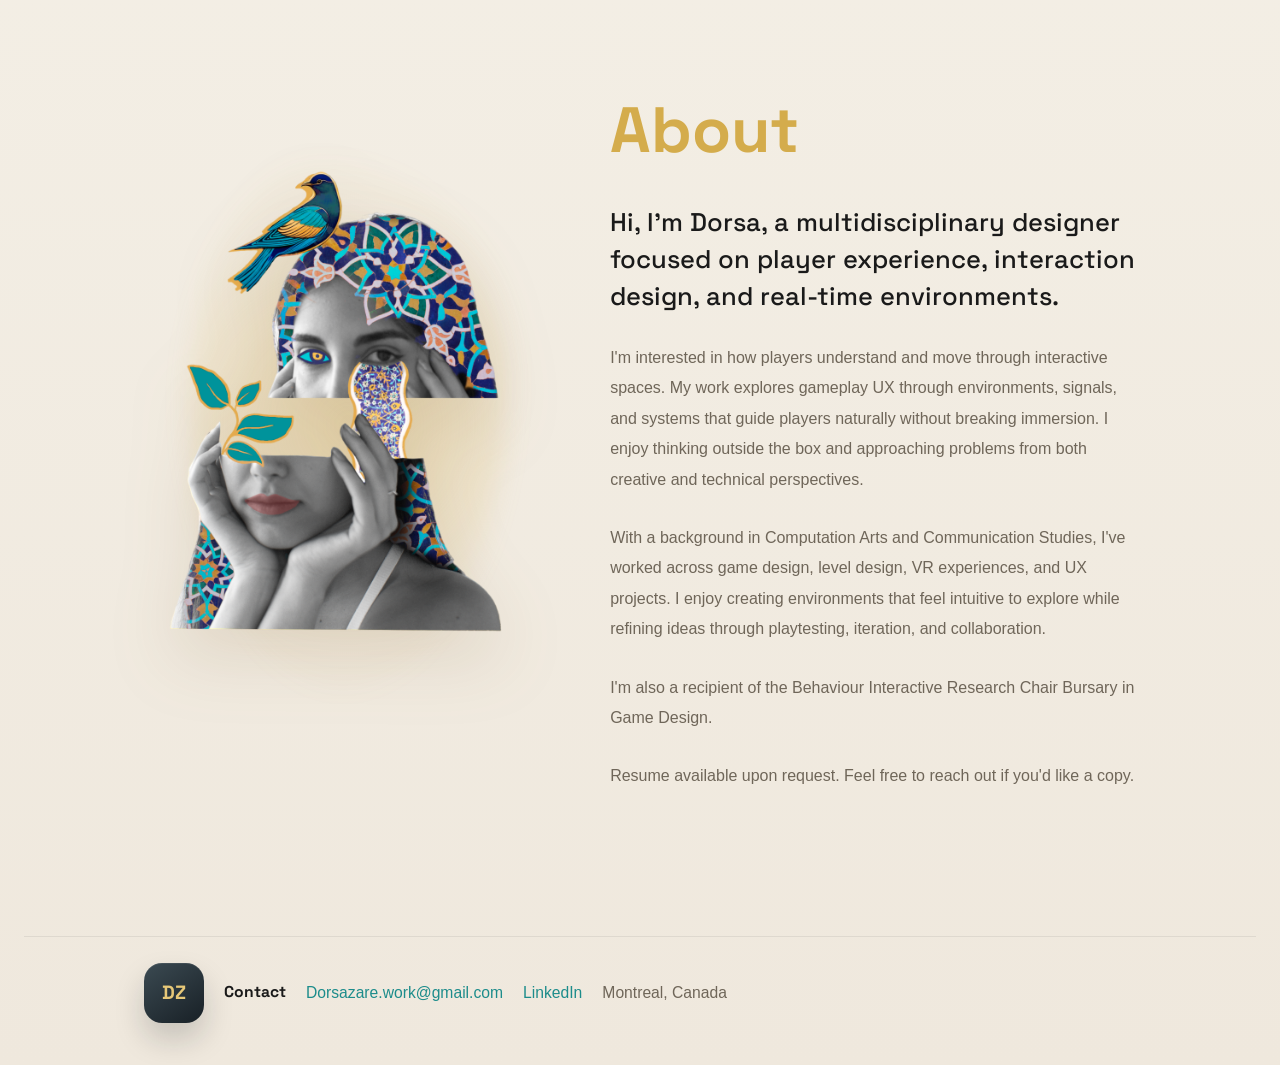
==== commit a11abc1f: "Update portfolio branding and about content" ====
--- a/index.html
+++ b/index.html
@@ -34,7 +34,7 @@
           </h1>
           <p class="hero-role">Game Designer | User Experience Designer</p>
           <p class="hero-description">
-            Recipient of the Behaviour Interactive Scholarship in Game Design
+            Designing intuitive interactive experiences through player-centered systems and real-time environments
           </p>
         </div>
 
@@ -105,8 +105,11 @@
 
             <p>
               I'm also a recipient of the Behaviour Interactive Research Chair Bursary in Game
-              Design and a participant in Ubisoft Game Lab, and I'm excited to continue exploring
-              opportunities where gameplay, UX, and technical creativity intersect.
+              Design.
+            </p>
+
+            <p>
+              Resume available upon request. Feel free to reach out if you'd like a copy.
             </p>
           </div>
         </div>
--- a/style.css
+++ b/style.css
@@ -107,13 +107,17 @@
   min-height: 56px;
   padding: 0 18px;
   border-radius: 0 0 18px 18px;
-  background: linear-gradient(180deg, #e7c878, var(--accent));
-  color: var(--nav-text);
+  background:
+    radial-gradient(circle at 18% 18%, rgba(255, 255, 255, 0.08), transparent 28%),
+    linear-gradient(145deg, #3b4a52, #182026);
+  color: #e7c878;
   font-family: "Space Grotesk", "Segoe UI", Arial, sans-serif;
   font-size: 1.05rem;
   font-weight: 700;
   letter-spacing: 0.02em;
-  box-shadow: var(--shadow-2);
+  box-shadow:
+    0 16px 30px rgba(16, 20, 27, 0.18),
+    inset 0 1px 0 rgba(255, 255, 255, 0.08);
   pointer-events: auto;
 }
 
@@ -389,17 +393,17 @@
 .portfolio-card {
   display: grid;
   gap: 10px;
-  padding: 18px 18px 28px;
-  border-radius: 30px;
+  padding: 24px 24px 34px;
+  border-radius: 36px;
   background:
-    radial-gradient(circle at 14% 12%, rgba(60, 164, 160, 0.34), transparent 38%),
-    radial-gradient(circle at 84% 18%, rgba(236, 228, 214, 0.3), transparent 40%),
-    radial-gradient(circle at 58% 100%, rgba(30, 77, 86, 0.22), transparent 42%),
-    linear-gradient(145deg, rgba(62, 74, 82, 0.98), rgba(31, 40, 46, 0.97) 48%, rgba(16, 21, 27, 0.98));
+    radial-gradient(circle at 12% 10%, rgba(86, 193, 188, 0.34), transparent 48%),
+    radial-gradient(circle at 84% 16%, rgba(243, 231, 204, 0.24), transparent 50%),
+    radial-gradient(circle at 54% 112%, rgba(64, 116, 122, 0.26), transparent 56%),
+    linear-gradient(145deg, rgba(84, 99, 108, 0.98), rgba(47, 59, 66, 0.97) 52%, rgba(27, 35, 41, 0.98));
   box-shadow:
     0 20px 38px rgba(212, 172, 76, 0.12),
     0 10px 22px rgba(0, 0, 0, 0.12),
-    0 1px 0 rgba(255, 255, 255, 0.08) inset;
+    0 1px 0 rgba(255, 255, 255, 0.12) inset;
   transition: transform 220ms ease, filter 220ms ease, box-shadow 220ms ease;
   transform-origin: center;
 }
@@ -542,7 +546,6 @@
 .about-copy {
   display: grid;
   gap: 28px;
-  max-width: 48rem;
   padding-top: 34px;
 }
 
@@ -556,6 +559,7 @@
 
 .about-copy p {
   margin: 0;
+  max-width: 62ch;
   color: var(--muted);
   font-size: clamp(1rem, 1.16vw, 1.18rem);
   line-height: 1.9;
@@ -930,9 +934,13 @@
 }
 
 .detail-body .brand {
-  background: linear-gradient(180deg, #e7c878, var(--accent));
-  color: var(--nav-text);
-  box-shadow: var(--shadow-2);
+  background:
+    radial-gradient(circle at 18% 18%, rgba(255, 255, 255, 0.08), transparent 28%),
+    linear-gradient(145deg, #3b4a52, #182026);
+  color: #e7c878;
+  box-shadow:
+    0 16px 30px rgba(16, 20, 27, 0.18),
+    inset 0 1px 0 rgba(255, 255, 255, 0.08);
 }
 
 .detail-body .nav-link {
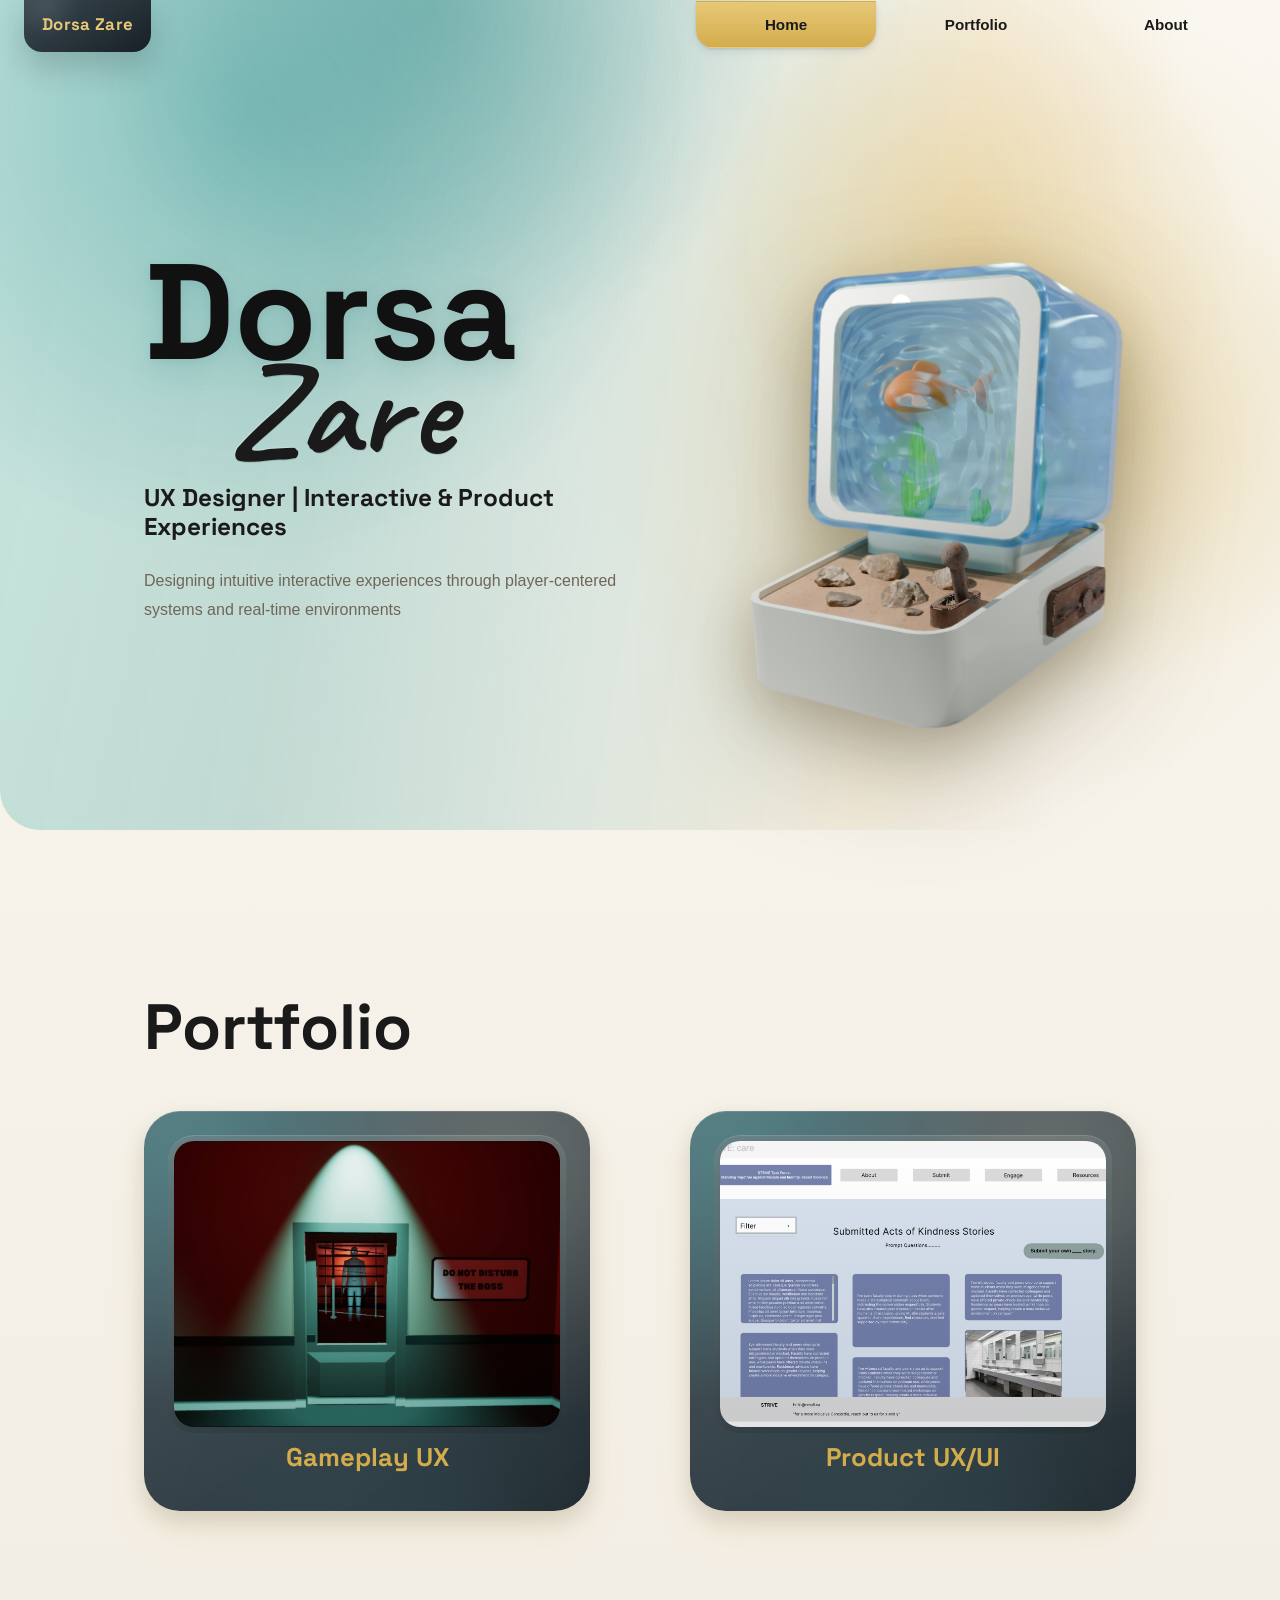
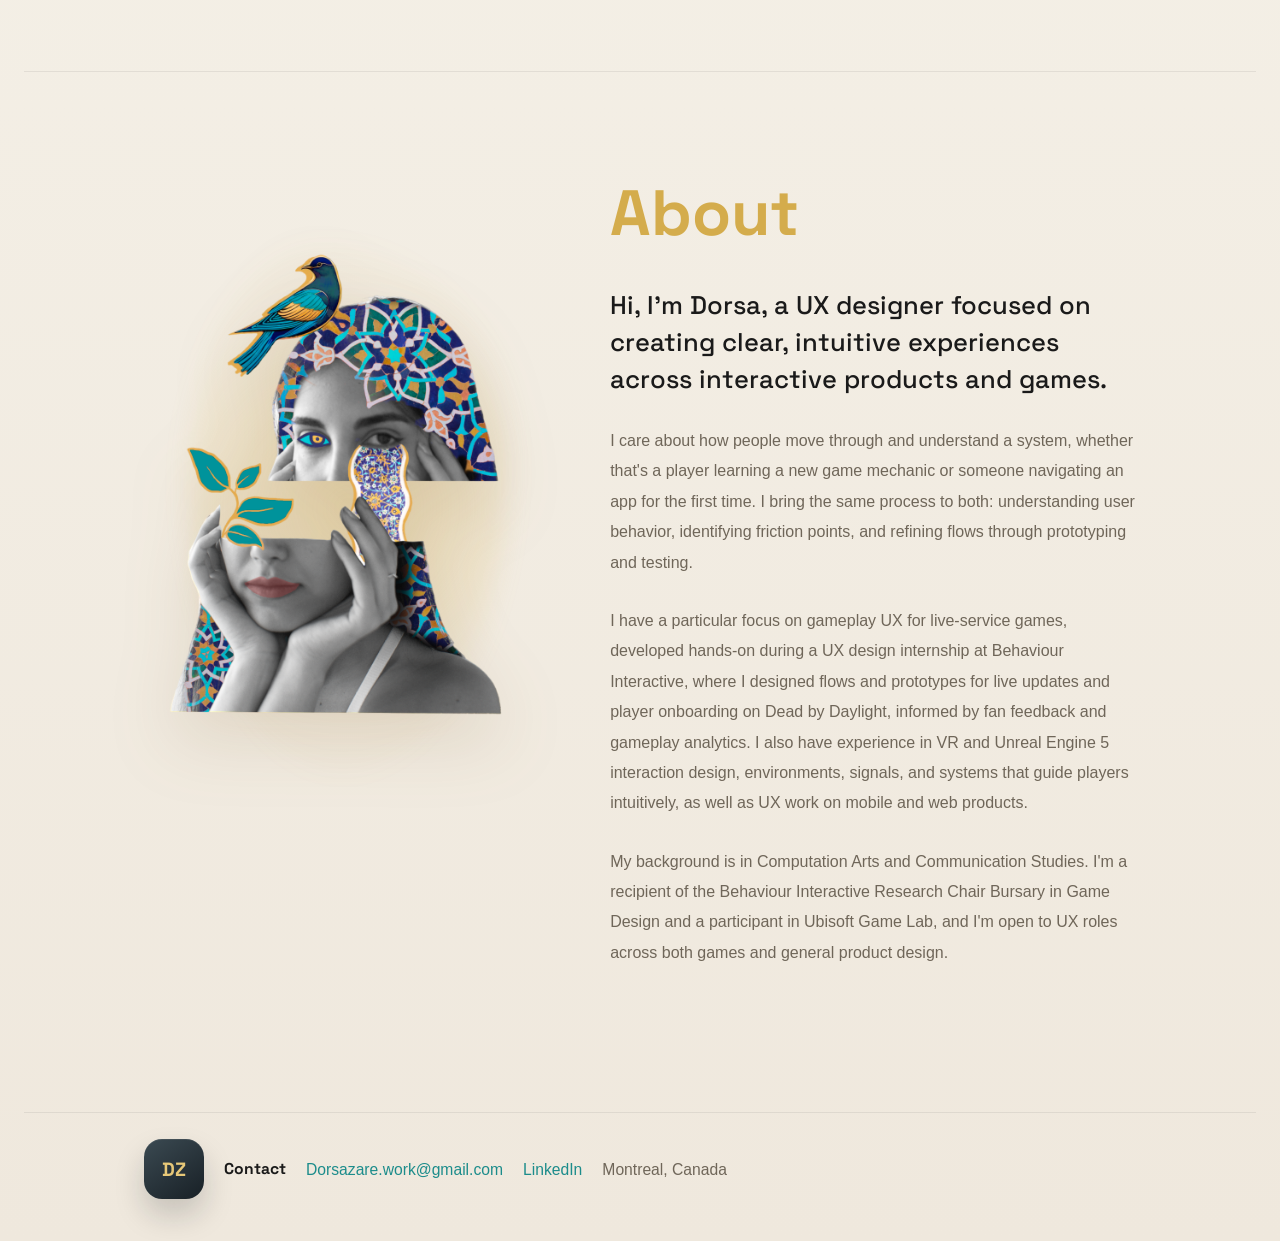
==== commit b755b89f: "Update portfolio branding and gameplay UX content" ====
--- a/index.html
+++ b/index.html
@@ -3,7 +3,7 @@
 <head>
   <meta charset="UTF-8">
   <meta name="viewport" content="width=device-width, initial-scale=1.0">
-  <title>Dorsa Zare | Portfolio</title>
+  <title>Dorsa Zare - Portfolio</title>
   <link rel="icon" href="favicon.svg" type="image/svg+xml">
   <link rel="stylesheet" href="style.css">
 </head>
@@ -18,7 +18,6 @@
           <div class="dropdown-menu" aria-label="Portfolio projects">
             <a class="dropdown-link" href="gameplay-ux.html">Gameplay UX</a>
             <a class="dropdown-link" href="product-ux-ui.html">Product UX/UI</a>
-            <a class="dropdown-link" href="level-design-game-design.html">Game Design</a>
           </div>
         </div>
         <a class="nav-link" href="#about">About</a>
@@ -32,7 +31,7 @@
             <span class="hero-title-accent">Dorsa</span>
             <span class="hero-title-script">Zare</span>
           </h1>
-          <p class="hero-role">Game Designer | User Experience Designer</p>
+          <p class="hero-role">UX Designer | Interactive &amp; Product Experiences</p>
           <p class="hero-description">
             Designing intuitive interactive experiences through player-centered systems and real-time environments
           </p>
@@ -63,12 +62,6 @@
             </div>
             <h3>Product UX/UI</h3>
           </a>
-
-          <a class="portfolio-card" href="level-design-game-design.html">
-            <div class="portfolio-thumb portfolio-thumb-level" aria-hidden="true">
-            </div>
-            <h3>Game Design</h3>
-          </a>
         </div>
       </section>
 
@@ -85,31 +78,19 @@
             </div>
 
             <p class="about-intro">
-              Hi, I'm Dorsa, a multidisciplinary designer focused on player experience,
-              interaction design, and real-time environments.
+              Hi, I'm Dorsa, a UX designer focused on creating clear, intuitive experiences across interactive products and games.
             </p>
 
             <p>
-              I'm interested in how players understand and move through interactive spaces.
-              My work explores gameplay UX through environments, signals, and systems that guide
-              players naturally without breaking immersion. I enjoy thinking outside the box and
-              approaching problems from both creative and technical perspectives.
+              I care about how people move through and understand a system, whether that's a player learning a new game mechanic or someone navigating an app for the first time. I bring the same process to both: understanding user behavior, identifying friction points, and refining flows through prototyping and testing.
             </p>
 
             <p>
-              With a background in Computation Arts and Communication Studies, I've worked across
-              game design, level design, VR experiences, and UX projects. I enjoy creating
-              environments that feel intuitive to explore while refining ideas through playtesting,
-              iteration, and collaboration.
+              I have a particular focus on gameplay UX for live-service games, developed hands-on during a UX design internship at Behaviour Interactive, where I designed flows and prototypes for live updates and player onboarding on Dead by Daylight, informed by fan feedback and gameplay analytics. I also have experience in VR and Unreal Engine 5 interaction design, environments, signals, and systems that guide players intuitively, as well as UX work on mobile and web products.
             </p>
 
             <p>
-              I'm also a recipient of the Behaviour Interactive Research Chair Bursary in Game
-              Design.
-            </p>
-
-            <p>
-              Resume available upon request. Feel free to reach out if you'd like a copy.
+              My background is in Computation Arts and Communication Studies. I'm a recipient of the Behaviour Interactive Research Chair Bursary in Game Design and a participant in Ubisoft Game Lab, and I'm open to UX roles across both games and general product design.
             </p>
           </div>
         </div>
--- a/style.css
+++ b/style.css
@@ -385,15 +385,19 @@
 
 .portfolio-grid {
   display: grid;
-  grid-template-columns: repeat(3, minmax(0, 1fr));
-  gap: 62px;
+  grid-template-columns: repeat(2, minmax(360px, 520px));
+  gap: 100px;
   align-items: start;
+  justify-content: center;
+  max-width: 1200px;
+  margin: 0 auto;
 }
 
 .portfolio-card {
   display: grid;
   gap: 10px;
   padding: 24px 24px 34px;
+  width: 100%;
   border-radius: 36px;
   background:
     radial-gradient(circle at 12% 10%, rgba(86, 193, 188, 0.34), transparent 48%),
@@ -434,7 +438,7 @@
 
 .portfolio-thumb {
   position: relative;
-  aspect-ratio: 1.12 / 1;
+  aspect-ratio: 4 / 3;
   border-radius: 26px;
   overflow: hidden;
   padding: 6px;
